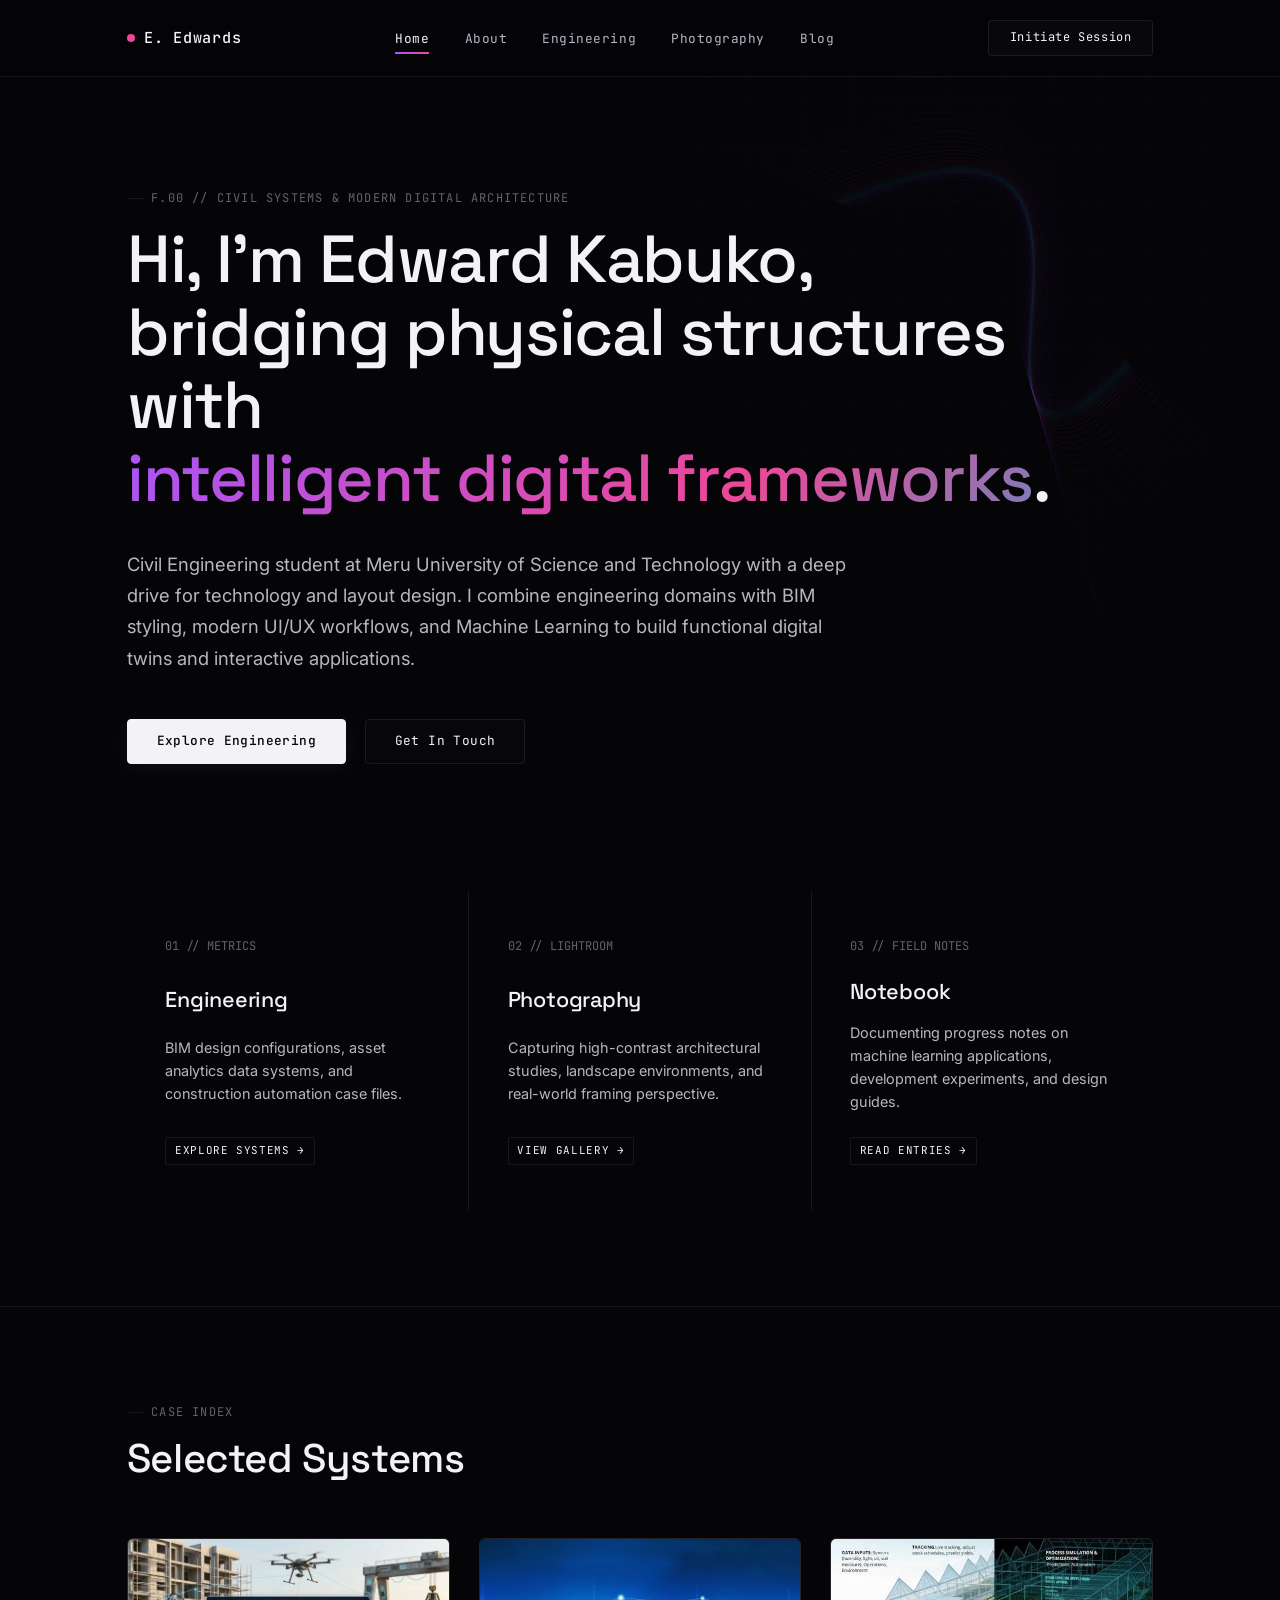
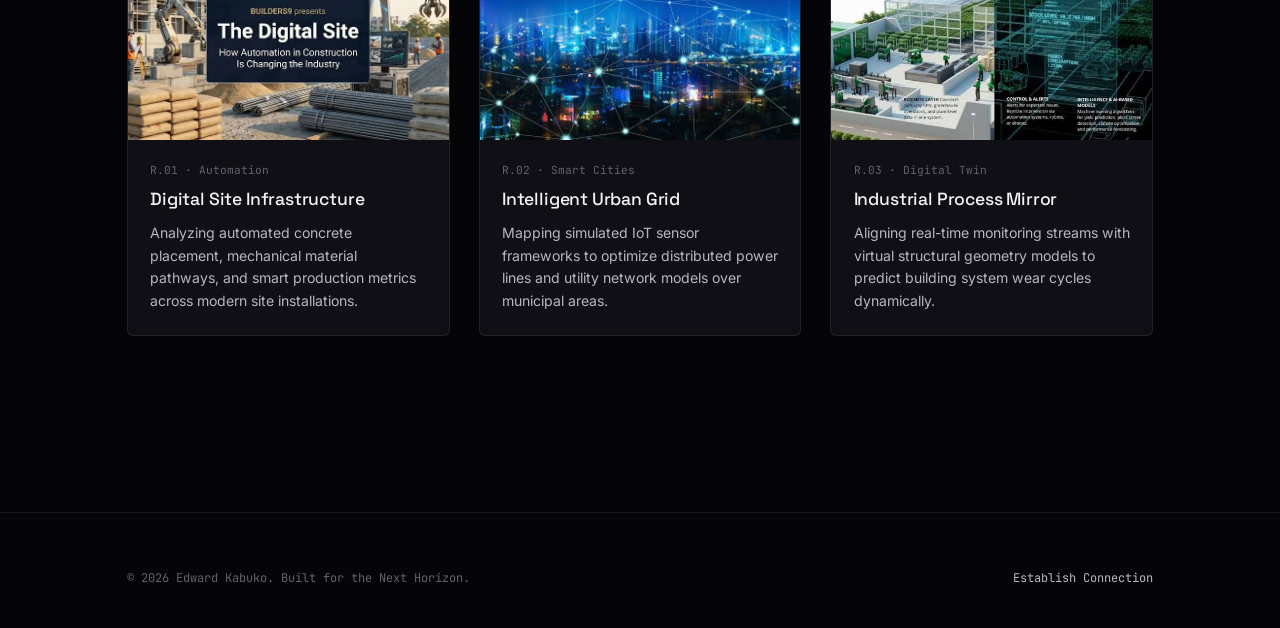
==== index.html @ 48ebe850 "decent" ====
<!DOCTYPE html>
<html lang="en">
<head>
<meta charset="UTF-8">
<meta name="viewport" content="width=device-width, initial-scale=1.0">
<title>Edward Kabuko — Engineer & Designer</title>
<link rel="preconnect" href="https://fonts.googleapis.com">
<link href="https://fonts.googleapis.com/css2?family=Space+Grotesk:wght@400;500;600&family=Inter:wght@400;500;600&family=JetBrains+Mono:wght@400;500&display=swap" rel="stylesheet">
<style>
/* ===================================================================
   DESIGN TOKENS & SYSTEM BASE
=================================================================== */
:root{
  --ink:#F3F3F6;
  --ink-soft:#B7B7C2;
  --muted:#62626C;
  --paper:#050508;
  --paper-2:#0B0B11;
  --paper-3:#12121A;
  --white:#0F0F15;
  --line:rgba(255,255,255,0.08);
  --line-soft:rgba(255,255,255,0.03);
  
  /* tneosm Inspired Color Way - Cosmic Cyber Hybrid */
  --neon-violet:#A855F7;
  --neon-pink:#EC4899;
  --neon-cyan:#06B6D4;
  
  --font-display:'Space Grotesk', sans-serif;
  --font-body:'Inter', -apple-system, sans-serif;
  --font-mono:'JetBrains Mono', monospace;

  --max:1180px;
}

*{box-sizing:border-box;}
html{scroll-behavior:smooth;}
body{
  margin:0;
  background:var(--paper);
  color:var(--ink);
  font-family:var(--font-body);
  font-size:16px;
  line-height:1.6;
  -webkit-font-smoothing:antialiased;
  overflow-x: hidden;
}
a{color:inherit;text-decoration:none;}
ul{list-style:none;margin:0;padding:0;}
button{font-family:inherit;cursor:pointer;}

.container{max-width:var(--max);margin:0 auto;padding:0 6vw;}

/* Background Watermark Blueprint Grid */
.grid-bg{
  position:fixed;inset:0;z-index:-2;pointer-events:none;
  background-image:
    linear-gradient(var(--line-soft) 1px, transparent 1px),
    linear-gradient(90deg, var(--line-soft) 1px, transparent 1px);
  background-size:50px 50px;
  opacity:0.4;
  mask-image:radial-gradient(circle at 75% 25%, black 20%, transparent 80%);
}

/* ===================================================================
   HIGH-FANCY MOTION LAYER (tneosm Symmetrical Cosmic Spindle)
=================================================================== */
.tneosm-canvas-backdrop {
  position: fixed;
  inset: 0;
  z-index: -1;
  pointer-events: none;
}

/* Ultimate Hyper-Expressive Entrance Animations */
@keyframes fancyEntrance {
  0% {
    opacity: 0;
    transform: translateY(50px) scale(0.93) rotateX(15deg);
    filter: blur(20px);
  }
  40% {
    opacity: 0.6;
    filter: blur(8px);
  }
  100% {
    opacity: 1;
    transform: translateY(0) scale(1) rotateX(0deg);
    filter: blur(0);
  }
}

@keyframes pulseGlow {
  0%, 100% { transform: scale(1); opacity: 0.8; }
  50% { transform: scale(1.05); opacity: 1; filter: drop-shadow(0 0 15px var(--neon-pink)); }
}

.hero-node {
  display: inline-block;
  opacity: 0;
  transform-origin: left center;
  animation: fancyEntrance 1.8s cubic-bezier(0.19, 1, 0.22, 1) forwards;
}
.stagger-1 { animation-delay: 0.1s; }
.stagger-2 { animation-delay: 0.25s; }
.stagger-3 { animation-delay: 0.4s; }

/* ===================== TYPOGRAPHY ===================== */
h1,h2,h3,h4{
  font-family:var(--font-display);
  font-weight:500;
  letter-spacing:-0.01em;
  margin:0 0 0.5em;
  color:var(--ink);
}
h1{font-size:clamp(2.5rem, 5.2vw, 4.4rem); line-height:1.1; letter-spacing:-0.02em;}
h2{font-size:clamp(1.8rem, 3.5vw, 2.5rem); line-height:1.15;}
h3{font-size:1.25rem;}
p{margin:0 0 1.2em; color:var(--ink-soft);}

.eyebrow{
  font-family:var(--font-mono);
  font-size:0.75rem;
  letter-spacing:0.1em;
  text-transform:uppercase;
  color:var(--muted);
  display:flex;align-items:center;gap:0.7em;
  margin-bottom:1.2em;
}
.eyebrow::before{content:"";width:16px;height:1px;background:var(--line);display:inline-block;}

/* Expressive Fluid Text Gradient */
.grad-text {
  background: linear-gradient(135deg, var(--neon-violet) 0%, var(--neon-pink) 35%, var(--neon-cyan) 70%, var(--neon-violet) 100%);
  background-size: 200% auto;
  -webkit-background-clip: text; 
  background-clip: text; 
  color: transparent;
  animation: fluidShimmer 6s linear infinite;
}

@keyframes fluidShimmer {
  0% { background-position: 0% center; }
  100% { background-position: 200% center; }
}

.lede{font-size:1.15rem; max-width:740px; line-height:1.7;}

/* ===================== HEADER NAV ===================== */
.site-nav{
  position:sticky; top:0; z-index:100;
  background:rgba(5,5,8,0.75);
  backdrop-filter:blur(20px);
  border-bottom:1px solid var(--line);
}
.site-nav .container{
  display:flex; align-items:center; justify-content:space-between;
  height:76px;
}
.brand{
  font-family:var(--font-mono);
  font-size:0.95rem; font-weight:500; letter-spacing:0.05em;
  display:flex; align-items:center; gap:0.6em;
}
.brand .status-orb {
  width:8px; height:8px; border-radius:50%;
  background:var(--neon-pink);
  animation: pulseGlow 2s infinite ease-in-out;
}
.nav-links{display:flex; gap:2.2rem;}
.nav-links a{
  font-family:var(--font-mono); font-size:0.8rem; letter-spacing:0.04em;
  color:var(--ink-soft); position:relative; padding:0.4em 0;
  transition: color 0.25s ease;
}
.nav-links a:hover, .nav-links a.active{color:var(--ink);}
.nav-links a.active::after{
  content:""; position:absolute; left:0; right:0; bottom:-2px; height:2px; 
  background:linear-gradient(90deg, var(--neon-violet), var(--neon-pink));
}
.nav-cta{
  font-family:var(--font-mono); font-size:0.75rem; letter-spacing:0.05em;
  border:1px solid var(--line); padding:0.6em 1.3rem; border-radius:4px;
  background: rgba(255,255,255,0.02); transition: all 0.2s ease;
}
.nav-cta:hover{ border-color:var(--ink); background:var(--ink); color:var(--paper); }
.nav-toggle{display:none; background:none; border:none; color:var(--ink); font-size:1.4rem;}

/* ===================== CONTROLS & INTERFACE ===================== */
.btn{
  display:inline-flex; align-items:center; gap:0.6em;
  font-family:var(--font-mono); font-size:0.8rem; letter-spacing:0.03em;
  padding:0.9em 1.8rem; border-radius:4px; transition:all .3s cubic-bezier(0.16, 1, 0.3, 1);
}
.btn-primary{
  background: var(--ink); color: var(--paper); font-weight: 500; border:1px solid var(--ink);
  box-shadow: 0 4px 20px rgba(255, 255, 255, 0.05);
}
.btn-primary:hover{ 
  background: transparent; 
  color: var(--ink); 
  transform: translateY(-2px);
  box-shadow: 0 6px 24px rgba(255, 255, 255, 0.12);
}
.btn-ghost{ border:1px solid var(--line); color:var(--ink); background: rgba(255,255,255,0.01); }
.btn-ghost:hover{ 
  border-color: var(--ink); 
  background: rgba(255,255,255,0.04);
  transform: translateY(-2px);
}

/* ===================== STRUCTURAL LAYOUTS ===================== */
section{padding:6rem 0;}
.hero{padding-top:7rem; padding-bottom:6rem;}
.hero-actions{display:flex; gap:1.2rem; margin-top:2.8rem; flex-wrap:wrap;}

/* Teaser Router Blocks */
.teasers{display:grid; grid-template-columns:repeat(3,1fr); gap:1px; background:var(--line); margin-top:2rem;}
.teaser{
  background:var(--paper); padding:2.8rem 2.4rem; min-height:270px;
  display:flex; flex-direction:column; justify-content:space-between;
  transition: all 0.4s cubic-bezier(0.16, 1, 0.3, 1);
  position: relative;
  overflow: hidden;
}
.teaser::before {
  content: ""; position: absolute; inset: 0; 
  background: linear-gradient(135deg, rgba(168,85,247,0.05) 0%, rgba(236,72,153,0.05) 100%);
  opacity: 0; transition: opacity 0.4s ease; z-index: 0;
}
.teaser:hover::before { opacity: 1; }
.teaser:hover{ background:var(--paper-2); transform: translateY(-4px); z-index: 2; box-shadow: 0 20px 40px rgba(0,0,0,0.4); }
.teaser * { z-index: 1; }
.teaser .num{font-family:var(--font-mono); color:var(--muted); font-size:0.75rem;}
.teaser h3{margin-top:1.2rem; font-size:1.35rem; transition: color 0.3s ease;}
.teaser:hover h3 { color: var(--neon-cyan); }
.teaser p{font-size:0.9rem; margin-bottom:0;}
.teaser .tag{
  font-family:var(--font-mono); font-size:0.68rem; letter-spacing:0.06em;
  text-transform:uppercase; padding:0.4em 0.8em; border:1px solid var(--line);
  display:inline-block; margin-top:1.5rem; width:fit-content; border-radius:2px;
  transition: all 0.3s ease;
}
.teaser:hover .tag{ border-color: var(--ink); background: var(--ink); color: var(--paper); }

/* Grid Project Showcases */
.featured-strip{display:grid; grid-template-columns:repeat(3,1fr); gap:1.8rem;}
.feat-card{
  border:1px solid var(--line); background:var(--white); 
  border-radius:6px; overflow:hidden;
  transition: border-color 0.4s ease, transform 0.4s cubic-bezier(0.16, 1, 0.3, 1), box-shadow 0.4s ease;
}
.feat-thumb{
  aspect-ratio:16/10; background:var(--paper-3); position:relative; overflow:hidden;
  background-image: repeating-linear-gradient(45deg, var(--line-soft) 0, var(--line-soft) 1px, transparent 1px, transparent 12px);
}
.feat-card .feat-body{padding:1.4rem;}
.feat-card h4{font-size:1.1rem; margin:0.3em 0 0.5em;}
.feat-card h4 a:hover{ color: var(--neon-pink); }
.feat-card p{font-size:0.88rem; margin-bottom:0;}
.feat-card .frame-tag{font-family:var(--font-mono); font-size:0.7rem; color:var(--muted); display:block;}

.feat-card:hover{
  border-color: rgba(6, 182, 212, 0.5);
  transform: translateY(-6px) scale(1.01);
  box-shadow: 0 22px 40px -10px rgba(6, 182, 212, 0.15);
}

/* ===================== FOOTER ===================== */
footer{border-top:1px solid var(--line); padding:3.5rem 0 2.5rem; margin-top:5rem;}
.foot-bottom{
  display:flex; justify-content:space-between; align-items:center;
  font-family:var(--font-mono); font-size:0.75rem; color:var(--muted);
  flex-wrap:wrap; gap:1rem;
}

/* ===================== MOBILE ADAPTATION ===================== */
@media (max-width:980px){
  .teasers{grid-template-columns:1fr;}
  .featured-strip{grid-template-columns:repeat(2,1fr);}
}
@media (max-width:640px){
  .nav-links{
    position:fixed; top:76px; left:0; right:0; background:var(--paper);
    flex-direction:column; padding:2rem 6vw; border-bottom:1px solid var(--line);
    display:none; gap:1.5rem;
  }
  .nav-links.open{display:flex;}
  .nav-cta{display:none;}
  .nav-toggle{display:block;}
  .featured-strip{grid-template-columns:1fr;}
}
</style>
</head>
<body>

<!-- High-Fancy tneosm Mathematical Symmetrical Spindle Canvas Backdrop -->
<canvas class="tneosm-canvas-backdrop" id="tneosmSpindleBackdrop"></canvas>

<div class="grid-bg"></div>

<!-- Main Navigation Header -->
<nav class="site-nav">
  <div class="container">
    <a href="index.html" class="brand"><span class="status-orb"></span>E. Edwards</a>
    <ul class="nav-links">
      <li><a href="index.html" class="active">Home</a></li>
      <li><a href="about.html">About</a></li>
      <li><a href="engineering.html">Engineering</a></li>
      <li><a href="photography.html">Photography</a></li>
      <li><a href="blog.html">Blog</a></li>
    </ul>
    <a href="contact.html" class="nav-cta">Initiate Session</a>
    <button class="nav-toggle" aria-label="Toggle Navigation Menu">☰</button>
  </div>
</nav>

<!-- Hero Concept Frame -->
<header class="hero">
  <div class="container">
    <div class="eyebrow">F.00 // Civil Systems &amp; Modern Digital Architecture</div>
    <h1>
      <span class="hero-node stagger-1">Hi, I'm Edward Kabuko,</span> <br>
      <span class="hero-node stagger-2">bridging physical structures with</span> <br>
      <span class="hero-node stagger-3"><span class="grad-text">intelligent digital frameworks</span>.</span>
    </h1>
    <p class="lede">Civil Engineering student at Meru University of Science and Technology with a deep drive for technology and layout design. I combine engineering domains with BIM styling, modern UI/UX workflows, and Machine Learning to build functional digital twins and interactive applications.</p>
    <div class="hero-actions">
      <a href="engineering.html" class="btn btn-primary">Explore Engineering</a>
      <a href="contact.html" class="btn btn-ghost">Get In Touch</a>
    </div>
  </div>
</header>

<!-- Split Routing Gateways -->
<section style="padding-top: 0;">
  <div class="container">
    <div class="teasers">
      <div class="teaser">
        <span class="num">01 // METRICS</span>
        <h3>Engineering</h3>
        <p>BIM design configurations, asset analytics data systems, and construction automation case files.</p>
        <a href="engineering.html" class="tag">Explore Systems &rarr;</a>
      </div>
      <div class="teaser">
        <span class="num">02 // LIGHTROOM</span>
        <h3>Photography</h3>
        <p>Capturing high-contrast architectural studies, landscape environments, and real-world framing perspective.</p>
        <a href="photography.html" class="tag">View Gallery &rarr;</a>
      </div>
      <div class="teaser">
        <span class="num">03 // FIELD NOTES</span>
        <h3>Notebook</h3>
        <p>Documenting progress notes on machine learning applications, development experiments, and design guides.</p>
        <a href="blog.html" class="tag">Read Entries &rarr;</a>
      </div>
    </div>
  </div>
</section>

<!-- Projects Showcase -->
<section style="border-top: 1px solid var(--line);">
  <div class="container">
    <div class="section-head" style="margin-bottom: 3.5rem;">
      <div class="eyebrow">Case Index</div>
      <h2>Selected Systems</h2>
    </div>

    <div class="featured-strip">
      <div class="feat-card">
        <div class="feat-thumb">
          <img src="img/automation.jpg" alt="Digital Site Interface" style="width:100%; height:100%; object-fit:cover;">
        </div>
        <div class="feat-body">
          <span class="frame-tag">R.01 · Automation</span>
          <h4><a href="engineering-project.html">Digital Site Infrastructure</a></h4>
          <p>Analyzing automated concrete placement, mechanical material pathways, and smart production metrics across modern site installations.</p>
        </div>
      </div>

      <div class="feat-card">
        <div class="feat-thumb">
          <img src="img/Digital.jpg" alt="Smart City Infrastructure Map" style="width:100%; height:100%; object-fit:cover;">
        </div>
        <div class="feat-body">
          <span class="frame-tag">R.02 · Smart Cities</span>
          <h4><a href="engineering-project.html">Intelligent Urban Grid</a></h4>
          <p>Mapping simulated IoT sensor frameworks to optimize distributed power lines and utility network models over municipal areas.</p>
        </div>
      </div>

      <div class="feat-card">
        <div class="feat-thumb">
          <img src="img/Twin.jpg" alt="Digital Twin System Workspace" style="width:100%; height:100%; object-fit:cover;">
        </div>
        <div class="feat-body">
          <span class="frame-tag">R.03 · Digital Twin</span>
          <h4><a href="engineering-project.html">Industrial Process Mirror</a></h4>
          <p>Aligning real-time monitoring streams with virtual structural geometry models to predict building system wear cycles dynamically.</p>
        </div>
      </div>
    </div>
  </div>
</section>

<!-- Footer Interface -->
<footer>
  <div class="container">
    <div class="foot-bottom">
      <span>© 2026 Edward Kabuko. Built for the Next Horizon.</span>
      <a href="contact.html" style="color: var(--ink-soft);">Establish Connection</a>
    </div>
  </div>
</footer>

<script>
// Mobile Menu Trigger Logic
document.addEventListener('DOMContentLoaded', () => {
  const toggle = document.querySelector('.nav-toggle');
  const links = document.querySelector('.nav-links');
  if (toggle && links) {
    toggle.addEventListener('click', () => {
      links.classList.toggle('open');
    });
  }
});

// Premium Hyper-Expressive "tneosm" Symmetrical Multi-Orbit Spindle Machine
document.addEventListener('DOMContentLoaded', () => {
  const canvas = document.getElementById('tneosmSpindleBackdrop');
  if (!canvas) return;
  const ctx = canvas.getContext('2d');

  let time = 0;
  let mouse = { x: 0, y: 0, targetX: 0, targetY: 0 };

  function setSize() {
    canvas.width = window.innerWidth;
    canvas.height = window.innerHeight;
  }
  window.addEventListener('resize', setSize);
  setSize();

  // Amplified cursor parallax tracking for hyper-expressive movement
  window.addEventListener('mousemove', (e) => {
    mouse.targetX = (e.clientX - canvas.width / 2) * 0.28;
    mouse.targetY = (e.clientY - canvas.height / 2) * 0.28;
  });

  function drawTneosmSpindle() {
    ctx.clearRect(0, 0, canvas.width, canvas.height);

    // Organic spring-like easing for mouse physics
    mouse.x += (mouse.targetX - mouse.x) * 0.06;
    mouse.y += (mouse.targetY - mouse.y) * 0.06;

    // Accelerated evolution factor for a more expressive pulse rate
    time += 0.0045;

    // Rigidly locked to the top right quadrant throughout window dimensions
    const centerX = canvas.width * 0.78 + mouse.x;
    const centerY = canvas.height * 0.30 + mouse.y;

    // Enhanced fidelity: 64 distinct mathematical vector paths
    const ribCount = 64; 
    const pointsPerRib = 70;
    const maxRadius = Math.min(canvas.width, canvas.height) * 0.48;

    for (let i = 0; i < ribCount; i++) {
      const normRib = i / ribCount;
      
      // Complex double-wave mathematical pinch matrix for extreme elegance
      const pinchWave = Math.sin(time * 2.0 + normRib * Math.PI * 3.0) * 35;
      const radius = maxRadius * (0.10 + normRib * 0.90) + pinchWave;

      ctx.beginPath();

      for (let j = 0; j < pointsPerRib; j++) {
        const normPt = j / pointsPerRib;
        
        // Multi-layered harmonic spindle geometry equations
        const angle = normPt * Math.PI * 2 + (time * (0.8 + (1 - normRib) * 1.1));

        // High-expressive infinity visual warp model
        const xRaw = Math.cos(angle) * radius;
        const yRaw = Math.sin(angle * 2.5) * (radius * 0.42); 

        // Live complex rotation matrix to generate beautiful spatial depth curves
        const tilt = 0.68 + Math.cos(time * 0.4 + normRib * 0.5) * 0.12;
        const xRotated = xRaw * Math.cos(tilt) - yRaw * Math.sin(tilt);
        const yRotated = xRaw * Math.sin(tilt) + yRaw * Math.cos(tilt);

        const finalX = centerX + xRotated;
        const finalY = centerY + yRotated;

        if (j === 0) {
          ctx.moveTo(finalX, finalY);
        } else {
          ctx.lineTo(finalX, finalY);
        }
      }

      ctx.closePath();

      // Premium Hyper-Vivid Dynamic Palette Cycle (Violet -> Pink -> Cyan -> Violet)
      const colorProgress = Math.sin(time * 1.5 + normRib * Math.PI * 2.5) * 0.5 + 0.5;
      
      let rColor, gColor, bColor;
      if (colorProgress < 0.33) {
        const ratio = colorProgress * 3;
        rColor = Math.floor(168 + (236 - 168) * ratio);
        gColor = Math.floor(85 + (72 - 85) * ratio);
        bColor = Math.floor(247 + (153 - 247) * ratio);
      } else if (colorProgress < 0.66) {
        const ratio = (colorProgress - 0.33) * 3;
        rColor = Math.floor(236 + (6 - 236) * ratio);
        gColor = Math.floor(72 + (182 - 72) * ratio);
        bColor = Math.floor(153 + (212 - 153) * ratio);
      } else {
        const ratio = (colorProgress - 0.66) * 3;
        rColor = Math.floor(6 + (168 - 6) * ratio);
        gColor = Math.floor(182 + (85 - 182) * ratio);
        bColor = Math.floor(212 + (247 - 212) * ratio);
      }

      // Layered alpha mapping creating glowing holographic fields
      const dynamicAlpha = (0.015 + normRib * 0.14) * (0.35 + Math.sin(time * 2.5 + normRib * 5.0) * 0.45);

      ctx.strokeStyle = `rgba(${rColor}, ${gColor}, ${bColor}, ${Math.max(0.005, Math.min(0.28, dynamicAlpha))})`;
      ctx.lineWidth = 0.7 + (normRib * 1.1);
      ctx.stroke();
    }

    requestAnimationFrame(drawTneosmSpindle);
  }

  drawTneosmSpindle();
});
</script>
</body>
</html>
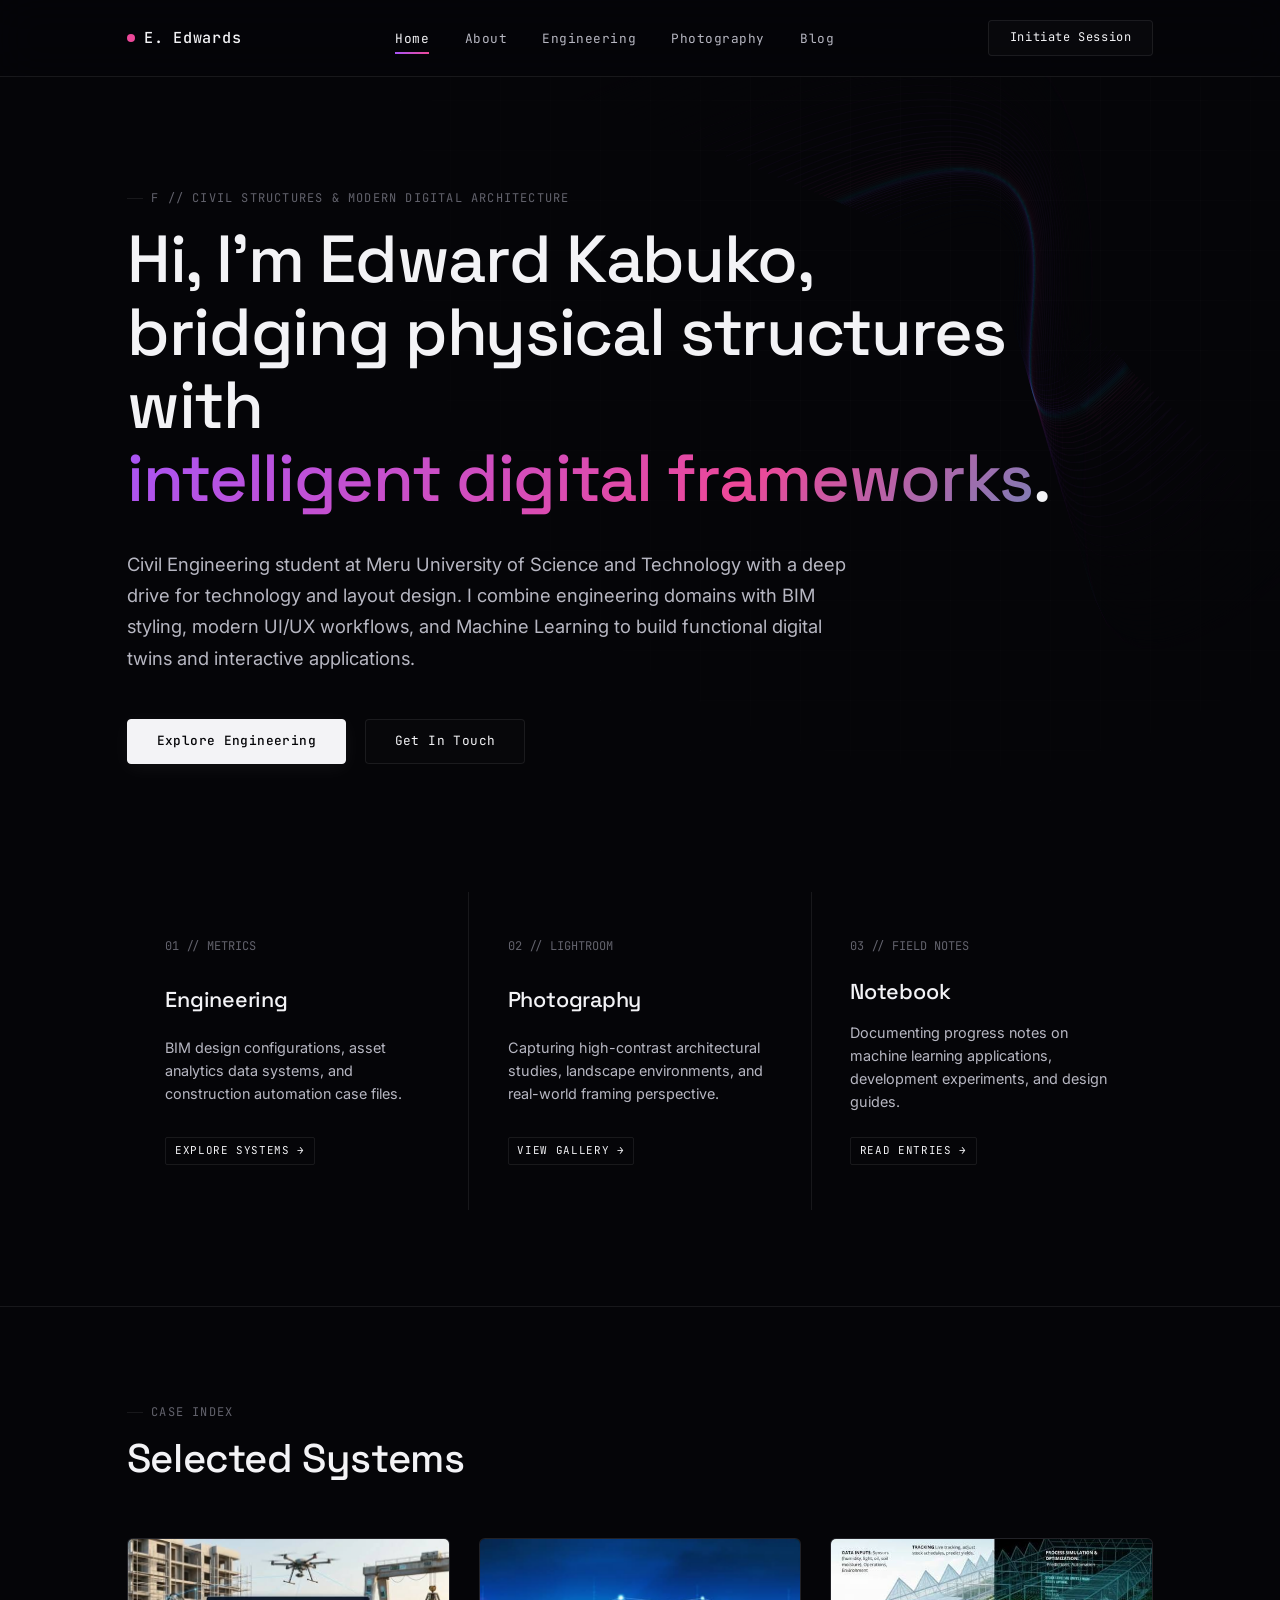
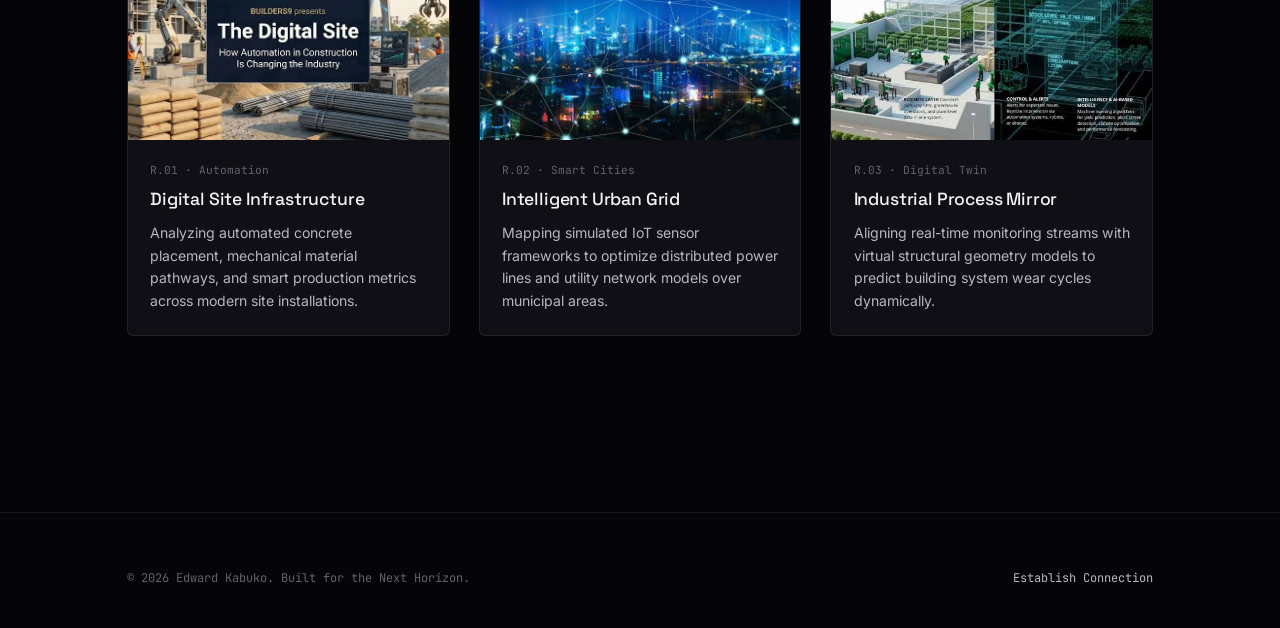
==== commit f3a8010a: "decent" ====
--- a/index.html
+++ b/index.html
@@ -318,7 +318,7 @@
 <!-- Hero Concept Frame -->
 <header class="hero">
   <div class="container">
-    <div class="eyebrow">F.00 // Civil Systems &amp; Modern Digital Architecture</div>
+    <div class="eyebrow">F // Civil Structures &amp; Modern Digital Architecture</div>
     <h1>
       <span class="hero-node stagger-1">Hi, I'm Edward Kabuko,</span> <br>
       <span class="hero-node stagger-2">bridging physical structures with</span> <br>
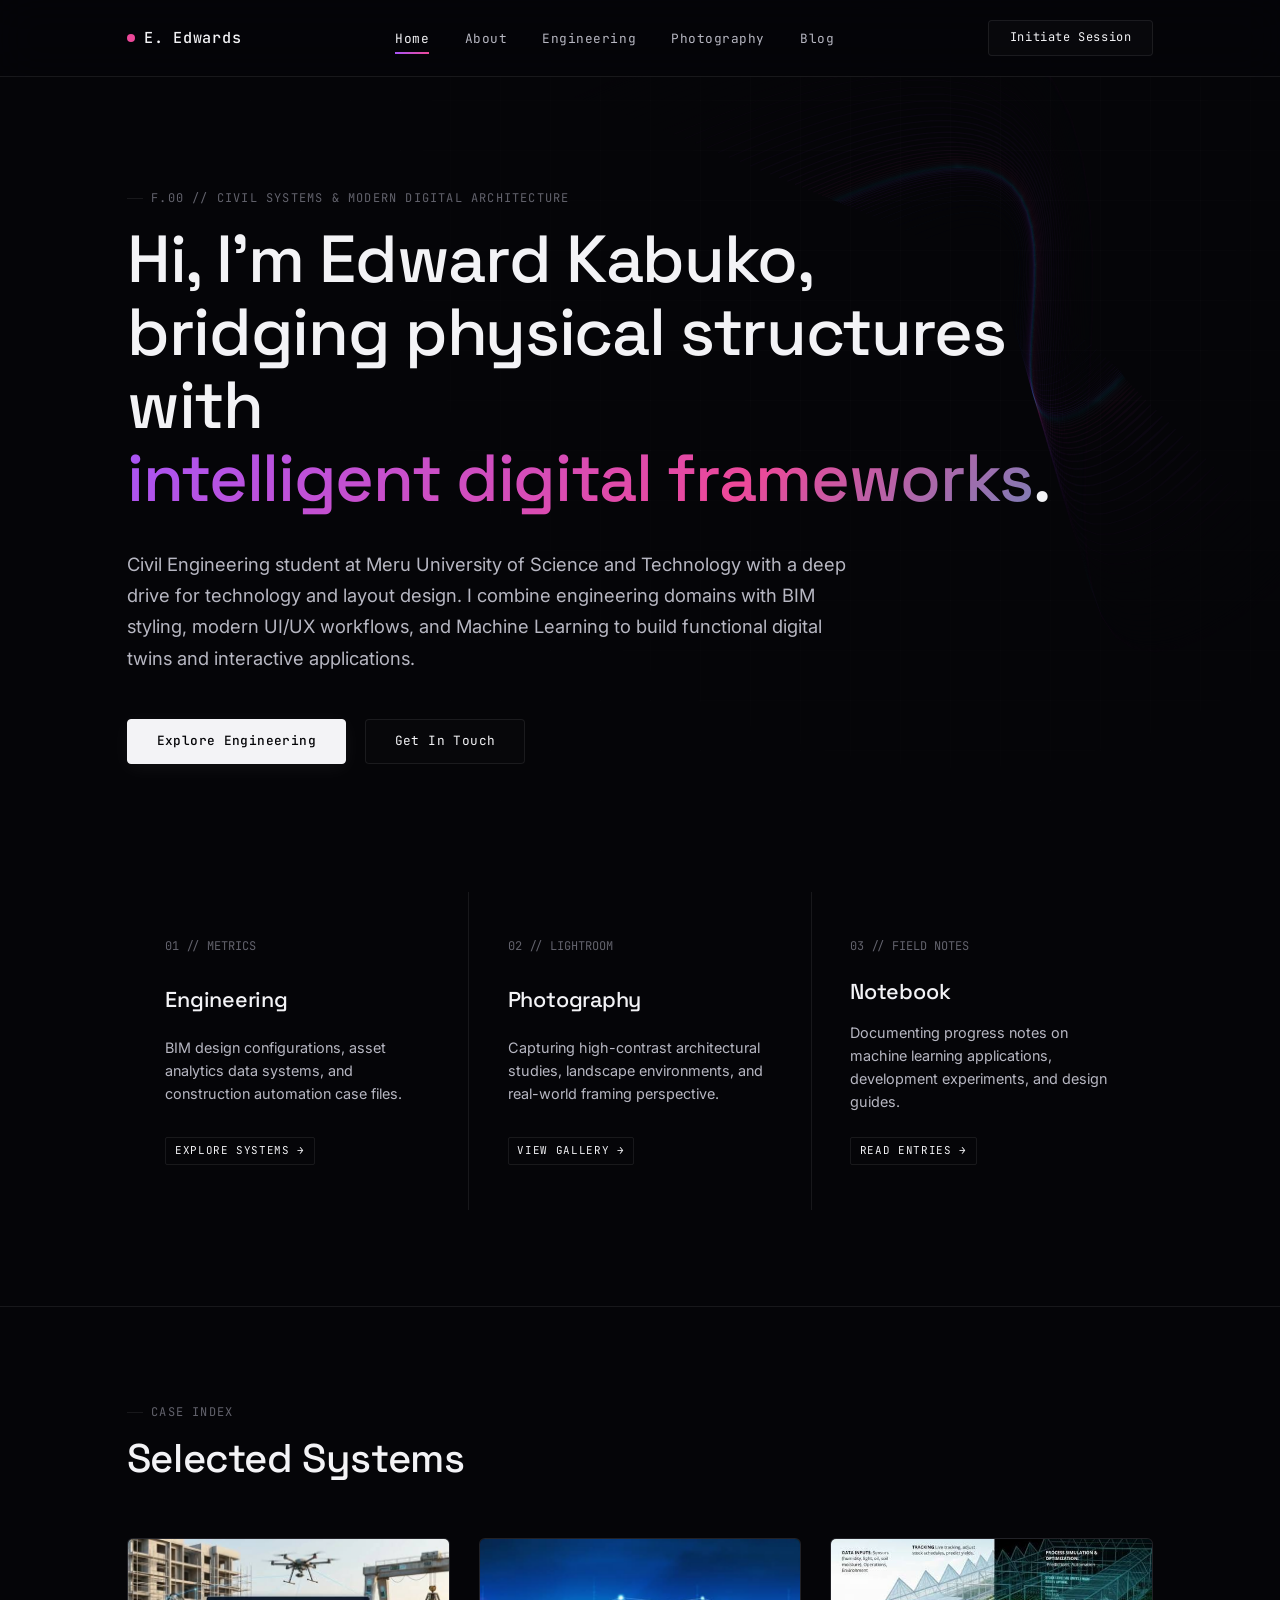
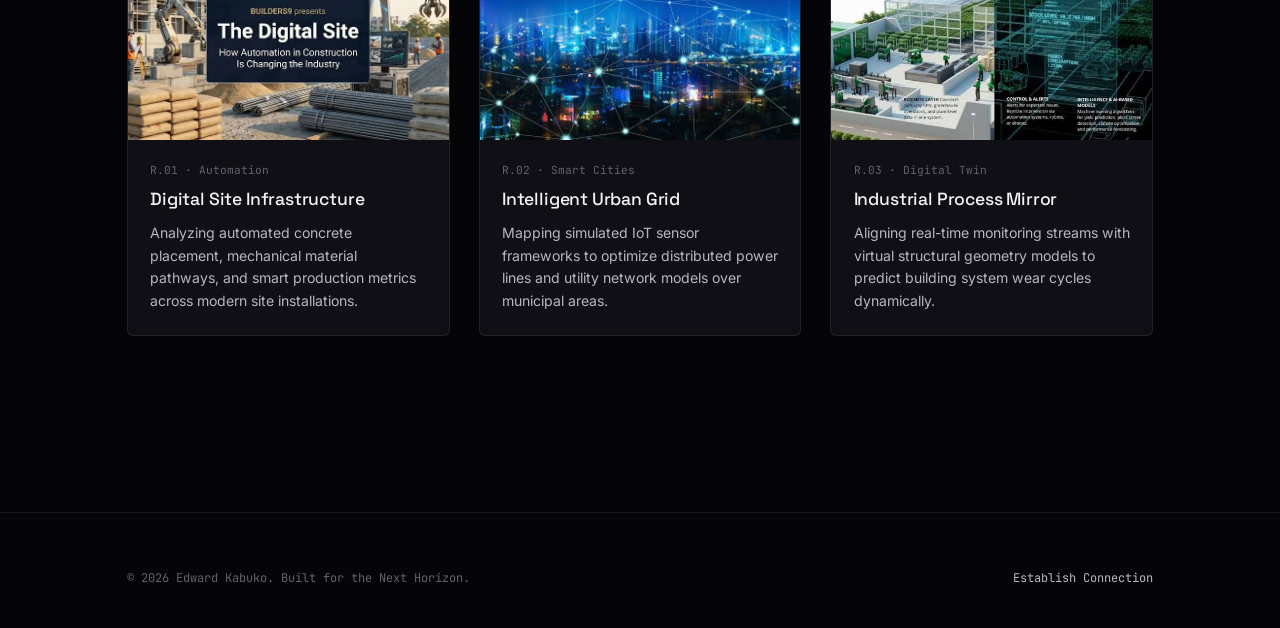
==== commit c4211c11: "decent" ====
--- a/index.html
+++ b/index.html
@@ -72,16 +72,11 @@
   pointer-events: none;
 }
 
-/* Ultimate Hyper-Expressive Entrance Animations */
 @keyframes fancyEntrance {
   0% {
     opacity: 0;
     transform: translateY(50px) scale(0.93) rotateX(15deg);
     filter: blur(20px);
-  }
-  40% {
-    opacity: 0.6;
-    filter: blur(8px);
   }
   100% {
     opacity: 1;
@@ -129,7 +124,6 @@
 }
 .eyebrow::before{content:"";width:16px;height:1px;background:var(--line);display:inline-block;}
 
-/* Expressive Fluid Text Gradient */
 .grad-text {
   background: linear-gradient(135deg, var(--neon-violet) 0%, var(--neon-pink) 35%, var(--neon-cyan) 70%, var(--neon-violet) 100%);
   background-size: 200% auto;
@@ -252,6 +246,7 @@
 }
 .feat-thumb{
   aspect-ratio:16/10; background:var(--paper-3); position:relative; overflow:hidden;
+  cursor: pointer;
   background-image: repeating-linear-gradient(45deg, var(--line-soft) 0, var(--line-soft) 1px, transparent 1px, transparent 12px);
 }
 .feat-card .feat-body{padding:1.4rem;}
@@ -264,6 +259,50 @@
   border-color: rgba(6, 182, 212, 0.5);
   transform: translateY(-6px) scale(1.01);
   box-shadow: 0 22px 40px -10px rgba(6, 182, 212, 0.15);
+}
+
+/* ===================================================================
+   HYPER-EXPRESSIVE PHOTOGRAPHY LIGHTBOX OVERLAY
+=================================================================== */
+.fancy-lightbox {
+  position: fixed; inset: 0; z-index: 200;
+  background: rgba(5, 5, 8, 0.92);
+  backdrop-filter: blur(25px);
+  display: flex; flex-direction: column; align-items: center; justify-content: center;
+  opacity: 0; pointer-events: none;
+  transition: opacity 0.5s cubic-bezier(0.16, 1, 0.3, 1);
+  padding: 2rem;
+}
+.fancy-lightbox.active {
+  opacity: 1; pointer-events: auto;
+}
+.lightbox-content {
+  max-width: 85vw; max-height: 75vh;
+  transform: scale(0.9) translateY(30px);
+  transition: transform 0.6s cubic-bezier(0.16, 1, 0.3, 1);
+  border-radius: 8px;
+  box-shadow: 0 30px 70px rgba(168, 85, 247, 0.25);
+  border: 1px solid rgba(255, 255, 255, 0.15);
+  object-fit: contain;
+}
+.fancy-lightbox.active .lightbox-content {
+  transform: scale(1) translateY(0);
+}
+.lightbox-close {
+  position: absolute; top: 30px; right: 40px;
+  background: none; border: none; color: var(--ink-soft);
+  font-family: var(--font-mono); font-size: 0.85rem; letter-spacing: 0.1em;
+  text-transform: uppercase; padding: 0.5em 1em;
+  border: 1px solid var(--line); border-radius: 4px;
+  transition: all 0.3s ease;
+}
+.lightbox-close:hover {
+  color: var(--ink); border-color: var(--ink);
+  box-shadow: 0 0 15px rgba(236, 72, 153, 0.4);
+}
+.lightbox-caption {
+  margin-top: 1.5rem; font-family: var(--font-display);
+  font-size: 1.2rem; color: var(--ink); text-align: center;
 }
 
 /* ===================== FOOTER ===================== */
@@ -318,7 +357,7 @@
 <!-- Hero Concept Frame -->
 <header class="hero">
   <div class="container">
-    <div class="eyebrow">F // Civil Structures &amp; Modern Digital Architecture</div>
+    <div class="eyebrow">F.00 // Civil Systems &amp; Modern Digital Architecture</div>
     <h1>
       <span class="hero-node stagger-1">Hi, I'm Edward Kabuko,</span> <br>
       <span class="hero-node stagger-2">bridging physical structures with</span> <br>
@@ -358,7 +397,7 @@
   </div>
 </section>
 
-<!-- Projects Showcase -->
+<!-- Projects Showcase (Photography Section Items trigger Lightbox) -->
 <section style="border-top: 1px solid var(--line);">
   <div class="container">
     <div class="section-head" style="margin-bottom: 3.5rem;">
@@ -368,8 +407,8 @@
 
     <div class="featured-strip">
       <div class="feat-card">
-        <div class="feat-thumb">
-          <img src="img/automation.jpg" alt="Digital Site Interface" style="width:100%; height:100%; object-fit:cover;">
+        <div class="feat-thumb js-lightbox-trigger">
+          <img src="img/automation.jpg" alt="Digital Site Infrastructure" style="width:100%; height:100%; object-fit:cover;">
         </div>
         <div class="feat-body">
           <span class="frame-tag">R.01 · Automation</span>
@@ -379,8 +418,8 @@
       </div>
 
       <div class="feat-card">
-        <div class="feat-thumb">
-          <img src="img/Digital.jpg" alt="Smart City Infrastructure Map" style="width:100%; height:100%; object-fit:cover;">
+        <div class="feat-thumb js-lightbox-trigger">
+          <img src="img/Digital.jpg" alt="Intelligent Urban Grid" style="width:100%; height:100%; object-fit:cover;">
         </div>
         <div class="feat-body">
           <span class="frame-tag">R.02 · Smart Cities</span>
@@ -390,8 +429,8 @@
       </div>
 
       <div class="feat-card">
-        <div class="feat-thumb">
-          <img src="img/Twin.jpg" alt="Digital Twin System Workspace" style="width:100%; height:100%; object-fit:cover;">
+        <div class="feat-thumb js-lightbox-trigger">
+          <img src="img/Twin.jpg" alt="Industrial Process Mirror" style="width:100%; height:100%; object-fit:cover;">
         </div>
         <div class="feat-body">
           <span class="frame-tag">R.03 · Digital Twin</span>
@@ -402,6 +441,13 @@
     </div>
   </div>
 </section>
+
+<!-- High-Fancy Expressive Lightbox Structural Nodes -->
+<div class="fancy-lightbox" id="fancyLightbox">
+  <button class="lightbox-close" id="lightboxClose">Close &times;</button>
+  <img src="" alt="" class="lightbox-content" id="lightboxTargetImg">
+  <div class="lightbox-caption" id="lightboxCaption">Caption Text</div>
+</div>
 
 <!-- Footer Interface -->
 <footer>
@@ -425,6 +471,39 @@
   }
 });
 
+// Photography Tab Specific Lightbox Engine Actions
+document.addEventListener('DOMContentLoaded', () => {
+  const lightbox = document.getElementById('fancyLightbox');
+  const targetImg = document.getElementById('lightboxTargetImg');
+  const caption = document.getElementById('lightboxCaption');
+  const closeBtn = document.getElementById('lightboxClose');
+  const triggers = document.querySelectorAll('.js-lightbox-trigger');
+
+  triggers.forEach(trigger => {
+    trigger.addEventListener('click', () => {
+      const img = trigger.querySelector('img');
+      if (img) {
+        targetImg.src = img.src;
+        targetImg.alt = img.alt;
+        caption.textContent = img.alt;
+        lightbox.classList.add('active');
+      }
+    });
+  });
+
+  const closeLightbox = () => {
+    lightbox.classList.remove('active');
+  };
+
+  closeBtn.addEventListener('click', closeLightbox);
+  lightbox.addEventListener('click', (e) => {
+    if (e.target === lightbox) closeLightbox();
+  });
+  document.addEventListener('keydown', (e) => {
+    if (e.key === 'Escape') closeLightbox();
+  });
+});
+
 // Premium Hyper-Expressive "tneosm" Symmetrical Multi-Orbit Spindle Machine
 document.addEventListener('DOMContentLoaded', () => {
   const canvas = document.getElementById('tneosmSpindleBackdrop');
@@ -441,7 +520,6 @@
   window.addEventListener('resize', setSize);
   setSize();
 
-  // Amplified cursor parallax tracking for hyper-expressive movement
   window.addEventListener('mousemove', (e) => {
     mouse.targetX = (e.clientX - canvas.width / 2) * 0.28;
     mouse.targetY = (e.clientY - canvas.height / 2) * 0.28;
@@ -450,18 +528,14 @@
   function drawTneosmSpindle() {
     ctx.clearRect(0, 0, canvas.width, canvas.height);
 
-    // Organic spring-like easing for mouse physics
     mouse.x += (mouse.targetX - mouse.x) * 0.06;
     mouse.y += (mouse.targetY - mouse.y) * 0.06;
 
-    // Accelerated evolution factor for a more expressive pulse rate
     time += 0.0045;
 
-    // Rigidly locked to the top right quadrant throughout window dimensions
     const centerX = canvas.width * 0.78 + mouse.x;
     const centerY = canvas.height * 0.30 + mouse.y;
 
-    // Enhanced fidelity: 64 distinct mathematical vector paths
     const ribCount = 64; 
     const pointsPerRib = 70;
     const maxRadius = Math.min(canvas.width, canvas.height) * 0.48;
@@ -469,7 +543,6 @@
     for (let i = 0; i < ribCount; i++) {
       const normRib = i / ribCount;
       
-      // Complex double-wave mathematical pinch matrix for extreme elegance
       const pinchWave = Math.sin(time * 2.0 + normRib * Math.PI * 3.0) * 35;
       const radius = maxRadius * (0.10 + normRib * 0.90) + pinchWave;
 
@@ -478,14 +551,11 @@
       for (let j = 0; j < pointsPerRib; j++) {
         const normPt = j / pointsPerRib;
         
-        // Multi-layered harmonic spindle geometry equations
         const angle = normPt * Math.PI * 2 + (time * (0.8 + (1 - normRib) * 1.1));
 
-        // High-expressive infinity visual warp model
         const xRaw = Math.cos(angle) * radius;
         const yRaw = Math.sin(angle * 2.5) * (radius * 0.42); 
 
-        // Live complex rotation matrix to generate beautiful spatial depth curves
         const tilt = 0.68 + Math.cos(time * 0.4 + normRib * 0.5) * 0.12;
         const xRotated = xRaw * Math.cos(tilt) - yRaw * Math.sin(tilt);
         const yRotated = xRaw * Math.sin(tilt) + yRaw * Math.cos(tilt);
@@ -502,7 +572,6 @@
 
       ctx.closePath();
 
-      // Premium Hyper-Vivid Dynamic Palette Cycle (Violet -> Pink -> Cyan -> Violet)
       const colorProgress = Math.sin(time * 1.5 + normRib * Math.PI * 2.5) * 0.5 + 0.5;
       
       let rColor, gColor, bColor;
@@ -523,7 +592,6 @@
         bColor = Math.floor(212 + (247 - 212) * ratio);
       }
 
-      // Layered alpha mapping creating glowing holographic fields
       const dynamicAlpha = (0.015 + normRib * 0.14) * (0.35 + Math.sin(time * 2.5 + normRib * 5.0) * 0.45);
 
       ctx.strokeStyle = `rgba(${rColor}, ${gColor}, ${bColor}, ${Math.max(0.005, Math.min(0.28, dynamicAlpha))})`;
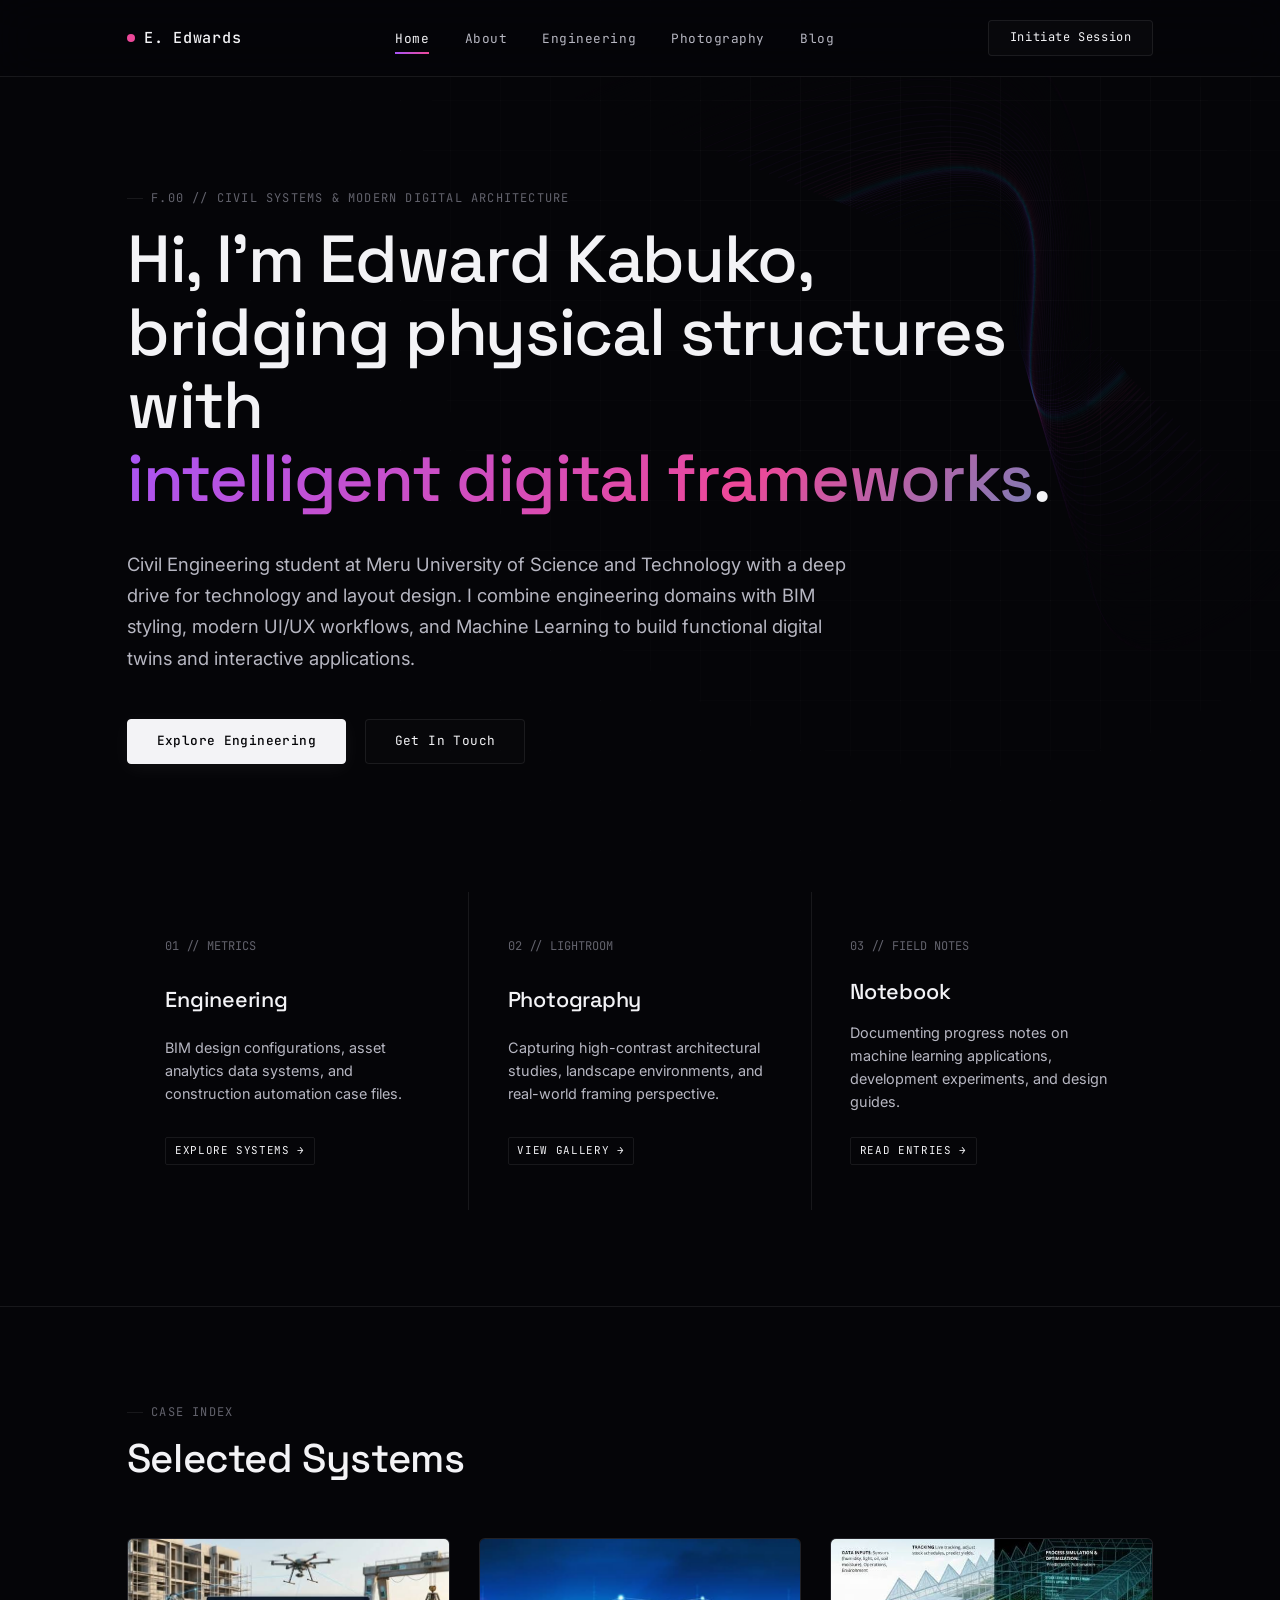
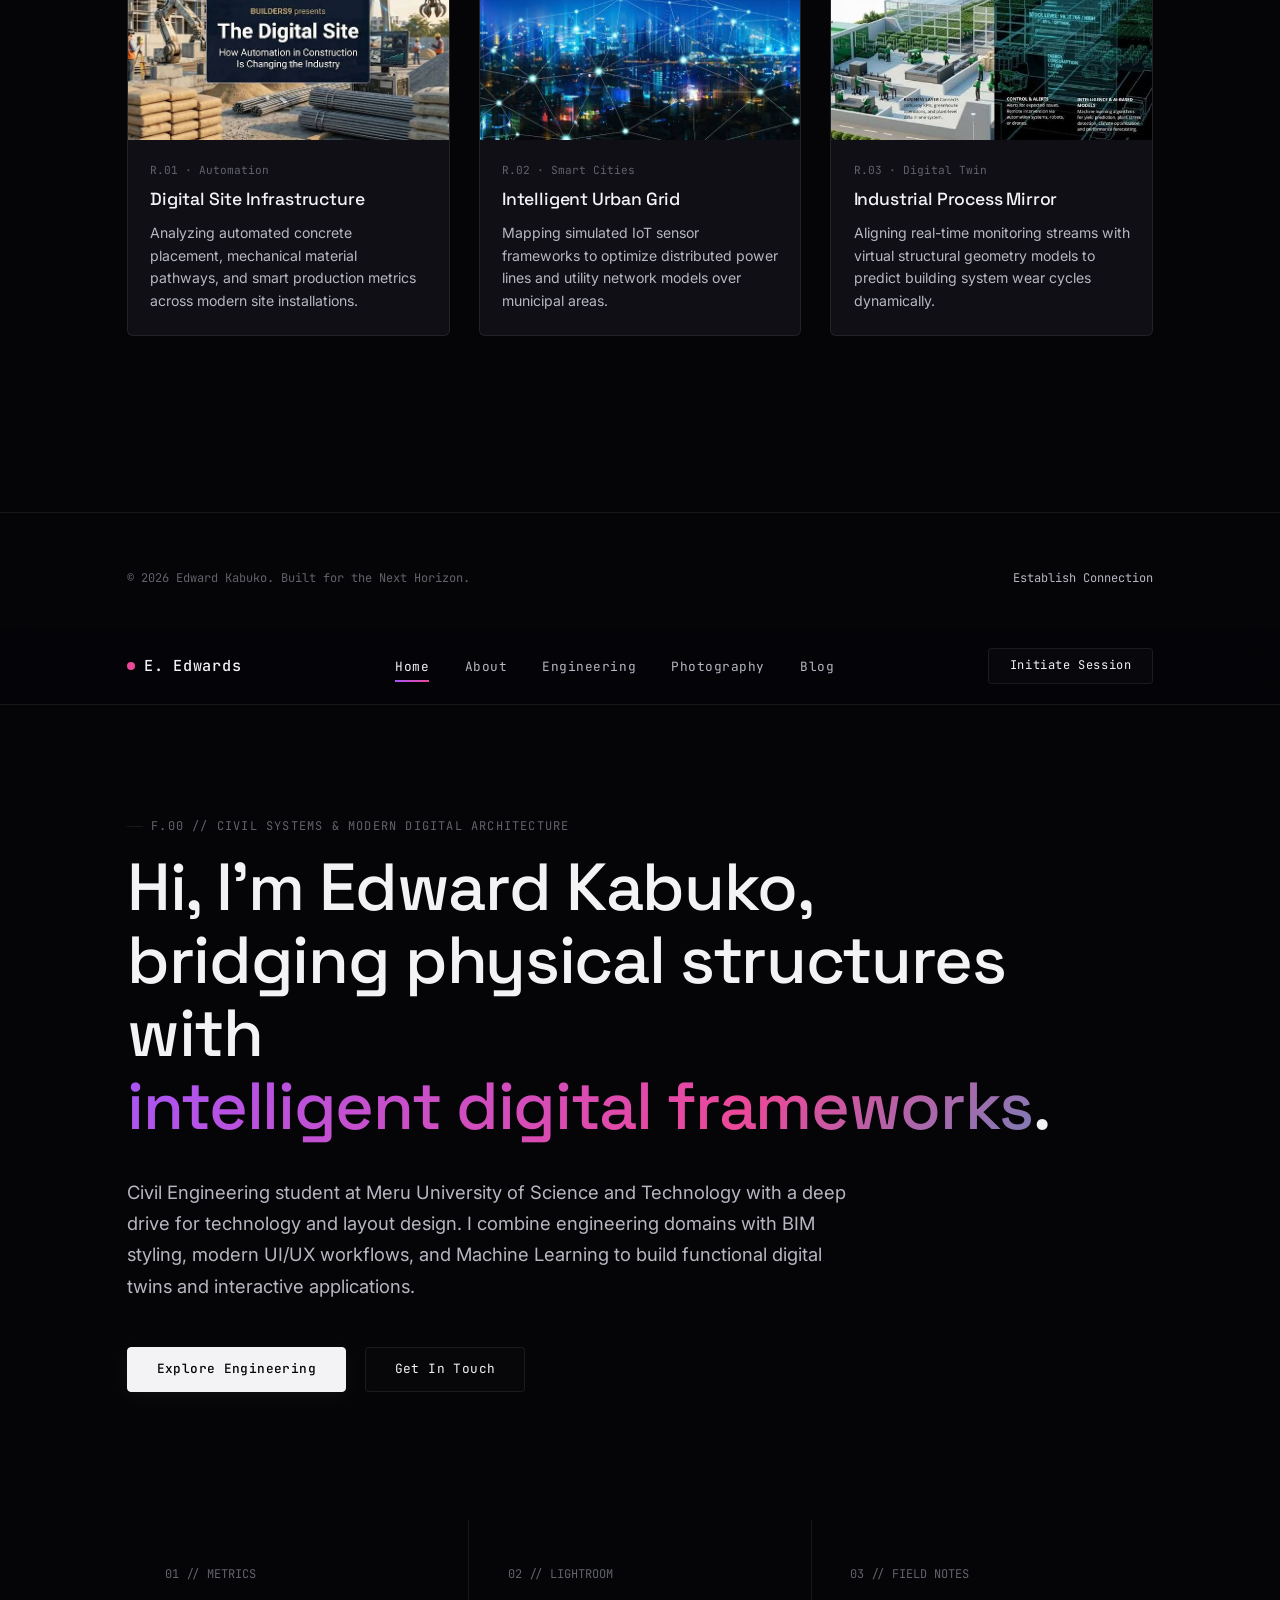
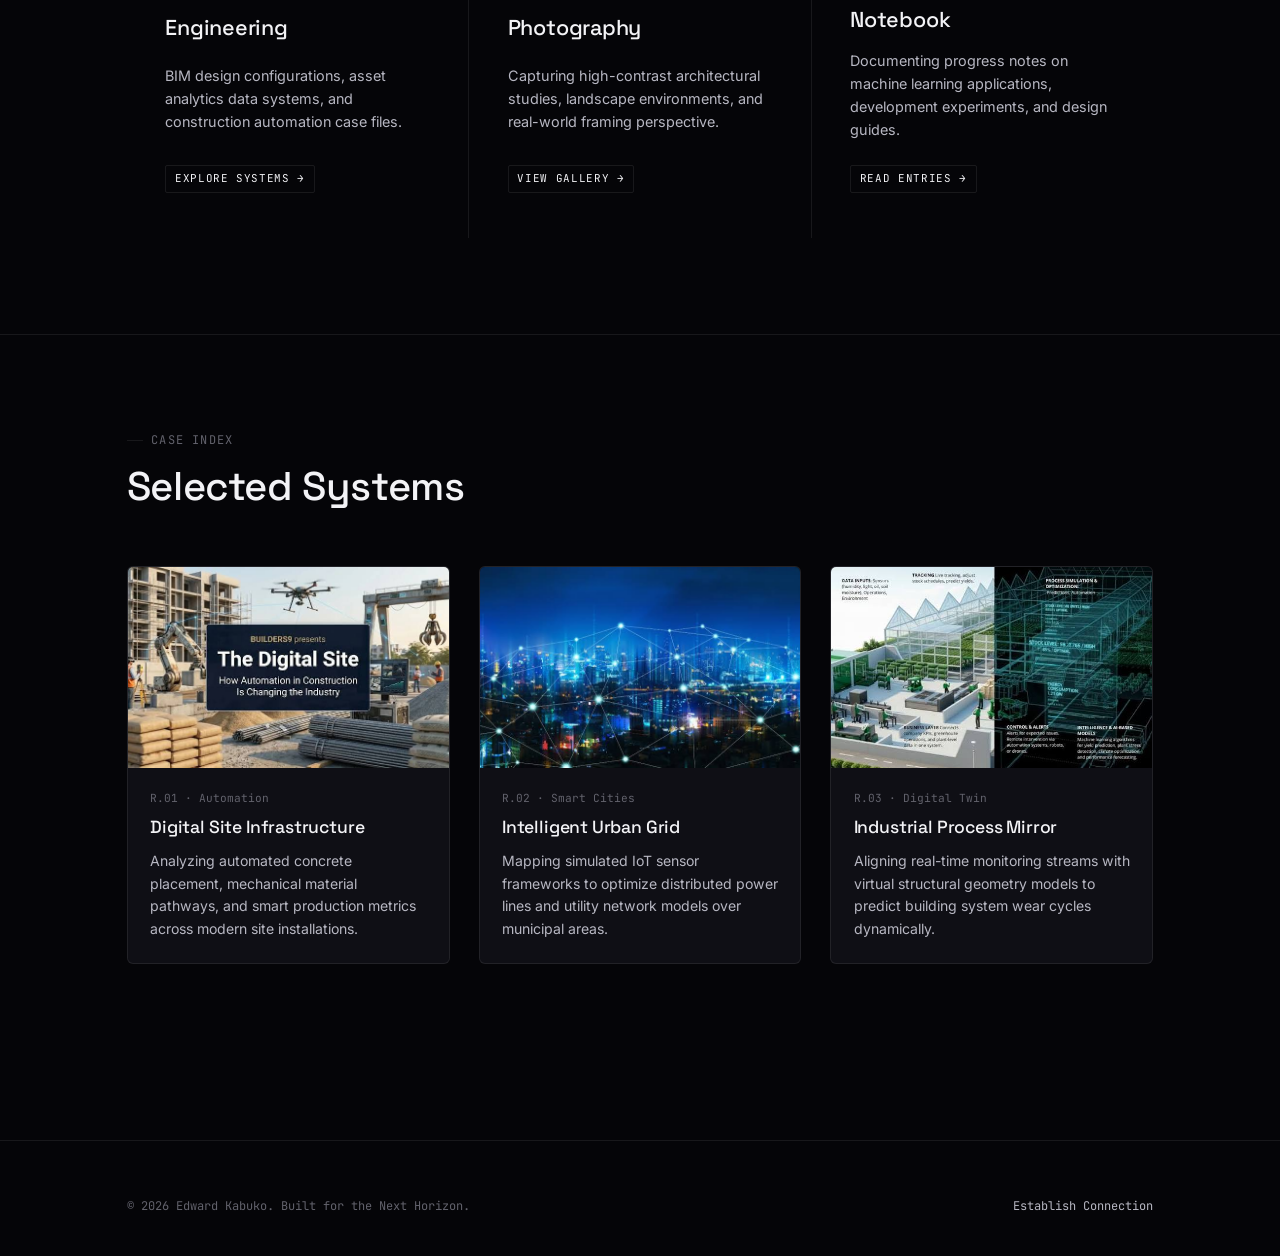
==== commit bc70af28: "bb" ====
--- a/index.html
+++ b/index.html
@@ -72,11 +72,16 @@
   pointer-events: none;
 }
 
+/* Ultimate Hyper-Expressive Entrance Animations */
 @keyframes fancyEntrance {
   0% {
     opacity: 0;
     transform: translateY(50px) scale(0.93) rotateX(15deg);
     filter: blur(20px);
+  }
+  40% {
+    opacity: 0.6;
+    filter: blur(8px);
   }
   100% {
     opacity: 1;
@@ -124,6 +129,7 @@
 }
 .eyebrow::before{content:"";width:16px;height:1px;background:var(--line);display:inline-block;}
 
+/* Expressive Fluid Text Gradient */
 .grad-text {
   background: linear-gradient(135deg, var(--neon-violet) 0%, var(--neon-pink) 35%, var(--neon-cyan) 70%, var(--neon-violet) 100%);
   background-size: 200% auto;
@@ -246,7 +252,6 @@
 }
 .feat-thumb{
   aspect-ratio:16/10; background:var(--paper-3); position:relative; overflow:hidden;
-  cursor: pointer;
   background-image: repeating-linear-gradient(45deg, var(--line-soft) 0, var(--line-soft) 1px, transparent 1px, transparent 12px);
 }
 .feat-card .feat-body{padding:1.4rem;}
@@ -259,50 +264,6 @@
   border-color: rgba(6, 182, 212, 0.5);
   transform: translateY(-6px) scale(1.01);
   box-shadow: 0 22px 40px -10px rgba(6, 182, 212, 0.15);
-}
-
-/* ===================================================================
-   HYPER-EXPRESSIVE PHOTOGRAPHY LIGHTBOX OVERLAY
-=================================================================== */
-.fancy-lightbox {
-  position: fixed; inset: 0; z-index: 200;
-  background: rgba(5, 5, 8, 0.92);
-  backdrop-filter: blur(25px);
-  display: flex; flex-direction: column; align-items: center; justify-content: center;
-  opacity: 0; pointer-events: none;
-  transition: opacity 0.5s cubic-bezier(0.16, 1, 0.3, 1);
-  padding: 2rem;
-}
-.fancy-lightbox.active {
-  opacity: 1; pointer-events: auto;
-}
-.lightbox-content {
-  max-width: 85vw; max-height: 75vh;
-  transform: scale(0.9) translateY(30px);
-  transition: transform 0.6s cubic-bezier(0.16, 1, 0.3, 1);
-  border-radius: 8px;
-  box-shadow: 0 30px 70px rgba(168, 85, 247, 0.25);
-  border: 1px solid rgba(255, 255, 255, 0.15);
-  object-fit: contain;
-}
-.fancy-lightbox.active .lightbox-content {
-  transform: scale(1) translateY(0);
-}
-.lightbox-close {
-  position: absolute; top: 30px; right: 40px;
-  background: none; border: none; color: var(--ink-soft);
-  font-family: var(--font-mono); font-size: 0.85rem; letter-spacing: 0.1em;
-  text-transform: uppercase; padding: 0.5em 1em;
-  border: 1px solid var(--line); border-radius: 4px;
-  transition: all 0.3s ease;
-}
-.lightbox-close:hover {
-  color: var(--ink); border-color: var(--ink);
-  box-shadow: 0 0 15px rgba(236, 72, 153, 0.4);
-}
-.lightbox-caption {
-  margin-top: 1.5rem; font-family: var(--font-display);
-  font-size: 1.2rem; color: var(--ink); text-align: center;
 }
 
 /* ===================== FOOTER ===================== */
@@ -397,7 +358,7 @@
   </div>
 </section>
 
-<!-- Projects Showcase (Photography Section Items trigger Lightbox) -->
+<!-- Projects Showcase -->
 <section style="border-top: 1px solid var(--line);">
   <div class="container">
     <div class="section-head" style="margin-bottom: 3.5rem;">
@@ -407,8 +368,8 @@
 
     <div class="featured-strip">
       <div class="feat-card">
-        <div class="feat-thumb js-lightbox-trigger">
-          <img src="img/automation.jpg" alt="Digital Site Infrastructure" style="width:100%; height:100%; object-fit:cover;">
+        <div class="feat-thumb">
+          <img src="img/automation.jpg" alt="Digital Site Interface" style="width:100%; height:100%; object-fit:cover;">
         </div>
         <div class="feat-body">
           <span class="frame-tag">R.01 · Automation</span>
@@ -418,8 +379,8 @@
       </div>
 
       <div class="feat-card">
-        <div class="feat-thumb js-lightbox-trigger">
-          <img src="img/Digital.jpg" alt="Intelligent Urban Grid" style="width:100%; height:100%; object-fit:cover;">
+        <div class="feat-thumb">
+          <img src="img/Digital.jpg" alt="Smart City Infrastructure Map" style="width:100%; height:100%; object-fit:cover;">
         </div>
         <div class="feat-body">
           <span class="frame-tag">R.02 · Smart Cities</span>
@@ -429,8 +390,8 @@
       </div>
 
       <div class="feat-card">
-        <div class="feat-thumb js-lightbox-trigger">
-          <img src="img/Twin.jpg" alt="Industrial Process Mirror" style="width:100%; height:100%; object-fit:cover;">
+        <div class="feat-thumb">
+          <img src="img/Twin.jpg" alt="Digital Twin System Workspace" style="width:100%; height:100%; object-fit:cover;">
         </div>
         <div class="feat-body">
           <span class="frame-tag">R.03 · Digital Twin</span>
@@ -442,13 +403,6 @@
   </div>
 </section>
 
-<!-- High-Fancy Expressive Lightbox Structural Nodes -->
-<div class="fancy-lightbox" id="fancyLightbox">
-  <button class="lightbox-close" id="lightboxClose">Close &times;</button>
-  <img src="" alt="" class="lightbox-content" id="lightboxTargetImg">
-  <div class="lightbox-caption" id="lightboxCaption">Caption Text</div>
-</div>
-
 <!-- Footer Interface -->
 <footer>
   <div class="container">
@@ -471,39 +425,6 @@
   }
 });
 
-// Photography Tab Specific Lightbox Engine Actions
-document.addEventListener('DOMContentLoaded', () => {
-  const lightbox = document.getElementById('fancyLightbox');
-  const targetImg = document.getElementById('lightboxTargetImg');
-  const caption = document.getElementById('lightboxCaption');
-  const closeBtn = document.getElementById('lightboxClose');
-  const triggers = document.querySelectorAll('.js-lightbox-trigger');
-
-  triggers.forEach(trigger => {
-    trigger.addEventListener('click', () => {
-      const img = trigger.querySelector('img');
-      if (img) {
-        targetImg.src = img.src;
-        targetImg.alt = img.alt;
-        caption.textContent = img.alt;
-        lightbox.classList.add('active');
-      }
-    });
-  });
-
-  const closeLightbox = () => {
-    lightbox.classList.remove('active');
-  };
-
-  closeBtn.addEventListener('click', closeLightbox);
-  lightbox.addEventListener('click', (e) => {
-    if (e.target === lightbox) closeLightbox();
-  });
-  document.addEventListener('keydown', (e) => {
-    if (e.key === 'Escape') closeLightbox();
-  });
-});
-
 // Premium Hyper-Expressive "tneosm" Symmetrical Multi-Orbit Spindle Machine
 document.addEventListener('DOMContentLoaded', () => {
   const canvas = document.getElementById('tneosmSpindleBackdrop');
@@ -520,6 +441,7 @@
   window.addEventListener('resize', setSize);
   setSize();
 
+  // Amplified cursor parallax tracking for hyper-expressive movement
   window.addEventListener('mousemove', (e) => {
     mouse.targetX = (e.clientX - canvas.width / 2) * 0.28;
     mouse.targetY = (e.clientY - canvas.height / 2) * 0.28;
@@ -528,14 +450,18 @@
   function drawTneosmSpindle() {
     ctx.clearRect(0, 0, canvas.width, canvas.height);
 
+    // Organic spring-like easing for mouse physics
     mouse.x += (mouse.targetX - mouse.x) * 0.06;
     mouse.y += (mouse.targetY - mouse.y) * 0.06;
 
+    // Accelerated evolution factor for a more expressive pulse rate
     time += 0.0045;
 
+    // Rigidly locked to the top right quadrant throughout window dimensions
     const centerX = canvas.width * 0.78 + mouse.x;
     const centerY = canvas.height * 0.30 + mouse.y;
 
+    // Enhanced fidelity: 64 distinct mathematical vector paths
     const ribCount = 64; 
     const pointsPerRib = 70;
     const maxRadius = Math.min(canvas.width, canvas.height) * 0.48;
@@ -543,6 +469,7 @@
     for (let i = 0; i < ribCount; i++) {
       const normRib = i / ribCount;
       
+      // Complex double-wave mathematical pinch matrix for extreme elegance
       const pinchWave = Math.sin(time * 2.0 + normRib * Math.PI * 3.0) * 35;
       const radius = maxRadius * (0.10 + normRib * 0.90) + pinchWave;
 
@@ -551,11 +478,14 @@
       for (let j = 0; j < pointsPerRib; j++) {
         const normPt = j / pointsPerRib;
         
+        // Multi-layered harmonic spindle geometry equations
         const angle = normPt * Math.PI * 2 + (time * (0.8 + (1 - normRib) * 1.1));
 
+        // High-expressive infinity visual warp model
         const xRaw = Math.cos(angle) * radius;
         const yRaw = Math.sin(angle * 2.5) * (radius * 0.42); 
 
+        // Live complex rotation matrix to generate beautiful spatial depth curves
         const tilt = 0.68 + Math.cos(time * 0.4 + normRib * 0.5) * 0.12;
         const xRotated = xRaw * Math.cos(tilt) - yRaw * Math.sin(tilt);
         const yRotated = xRaw * Math.sin(tilt) + yRaw * Math.cos(tilt);
@@ -572,6 +502,7 @@
 
       ctx.closePath();
 
+      // Premium Hyper-Vivid Dynamic Palette Cycle (Violet -> Pink -> Cyan -> Violet)
       const colorProgress = Math.sin(time * 1.5 + normRib * Math.PI * 2.5) * 0.5 + 0.5;
       
       let rColor, gColor, bColor;
@@ -592,6 +523,615 @@
         bColor = Math.floor(212 + (247 - 212) * ratio);
       }
 
+      // Layered alpha mapping creating glowing holographic fields
+      const dynamicAlpha = (0.015 + normRib * 0.14) * (0.35 + Math.sin(time * 2.5 + normRib * 5.0) * 0.45);
+
+      ctx.strokeStyle = `rgba(${rColor}, ${gColor}, ${bColor}, ${Math.max(0.005, Math.min(0.28, dynamicAlpha))})`;
+      ctx.lineWidth = 0.7 + (normRib * 1.1);
+      ctx.stroke();
+    }
+
+    requestAnimationFrame(drawTneosmSpindle);
+  }
+
+  drawTneosmSpindle();
+});
+</script>
+</body>
+</html><!DOCTYPE html>
+<html lang="en">
+<head>
+<meta charset="UTF-8">
+<meta name="viewport" content="width=device-width, initial-scale=1.0">
+<title>Edward Kabuko — Engineer & Designer</title>
+<link rel="preconnect" href="https://fonts.googleapis.com">
+<link href="https://fonts.googleapis.com/css2?family=Space+Grotesk:wght@400;500;600&family=Inter:wght@400;500;600&family=JetBrains+Mono:wght@400;500&display=swap" rel="stylesheet">
+<style>
+/* ===================================================================
+   DESIGN TOKENS & SYSTEM BASE
+=================================================================== */
+:root{
+  --ink:#F3F3F6;
+  --ink-soft:#B7B7C2;
+  --muted:#62626C;
+  --paper:#050508;
+  --paper-2:#0B0B11;
+  --paper-3:#12121A;
+  --white:#0F0F15;
+  --line:rgba(255,255,255,0.08);
+  --line-soft:rgba(255,255,255,0.03);
+  
+  /* tneosm Inspired Color Way - Cosmic Cyber Hybrid */
+  --neon-violet:#A855F7;
+  --neon-pink:#EC4899;
+  --neon-cyan:#06B6D4;
+  
+  --font-display:'Space Grotesk', sans-serif;
+  --font-body:'Inter', -apple-system, sans-serif;
+  --font-mono:'JetBrains Mono', monospace;
+
+  --max:1180px;
+}
+
+*{box-sizing:border-box;}
+html{scroll-behavior:smooth;}
+body{
+  margin:0;
+  background:var(--paper);
+  color:var(--ink);
+  font-family:var(--font-body);
+  font-size:16px;
+  line-height:1.6;
+  -webkit-font-smoothing:antialiased;
+  overflow-x: hidden;
+}
+a{color:inherit;text-decoration:none;}
+ul{list-style:none;margin:0;padding:0;}
+button{font-family:inherit;cursor:pointer;}
+
+.container{max-width:var(--max);margin:0 auto;padding:0 6vw;}
+
+/* Background Watermark Blueprint Grid */
+.grid-bg{
+  position:fixed;inset:0;z-index:-2;pointer-events:none;
+  background-image:
+    linear-gradient(var(--line-soft) 1px, transparent 1px),
+    linear-gradient(90deg, var(--line-soft) 1px, transparent 1px);
+  background-size:50px 50px;
+  opacity:0.4;
+  mask-image:radial-gradient(circle at 75% 25%, black 20%, transparent 80%);
+}
+
+/* ===================================================================
+   HIGH-FANCY MOTION LAYER (tneosm Symmetrical Cosmic Spindle)
+=================================================================== */
+.tneosm-canvas-backdrop {
+  position: fixed;
+  inset: 0;
+  z-index: -1;
+  pointer-events: none;
+}
+
+@keyframes fancyEntrance {
+  0% {
+    opacity: 0;
+    transform: translateY(50px) scale(0.93) rotateX(15deg);
+    filter: blur(20px);
+  }
+  100% {
+    opacity: 1;
+    transform: translateY(0) scale(1) rotateX(0deg);
+    filter: blur(0);
+  }
+}
+
+@keyframes pulseGlow {
+  0%, 100% { transform: scale(1); opacity: 0.8; }
+  50% { transform: scale(1.05); opacity: 1; filter: drop-shadow(0 0 15px var(--neon-pink)); }
+}
+
+.hero-node {
+  display: inline-block;
+  opacity: 0;
+  transform-origin: left center;
+  animation: fancyEntrance 1.8s cubic-bezier(0.19, 1, 0.22, 1) forwards;
+}
+.stagger-1 { animation-delay: 0.1s; }
+.stagger-2 { animation-delay: 0.25s; }
+.stagger-3 { animation-delay: 0.4s; }
+
+/* ===================== TYPOGRAPHY ===================== */
+h1,h2,h3,h4{
+  font-family:var(--font-display);
+  font-weight:500;
+  letter-spacing:-0.01em;
+  margin:0 0 0.5em;
+  color:var(--ink);
+}
+h1{font-size:clamp(2.5rem, 5.2vw, 4.4rem); line-height:1.1; letter-spacing:-0.02em;}
+h2{font-size:clamp(1.8rem, 3.5vw, 2.5rem); line-height:1.15;}
+h3{font-size:1.25rem;}
+p{margin:0 0 1.2em; color:var(--ink-soft);}
+
+.eyebrow{
+  font-family:var(--font-mono);
+  font-size:0.75rem;
+  letter-spacing:0.1em;
+  text-transform:uppercase;
+  color:var(--muted);
+  display:flex;align-items:center;gap:0.7em;
+  margin-bottom:1.2em;
+}
+.eyebrow::before{content:"";width:16px;height:1px;background:var(--line);display:inline-block;}
+
+.grad-text {
+  background: linear-gradient(135deg, var(--neon-violet) 0%, var(--neon-pink) 35%, var(--neon-cyan) 70%, var(--neon-violet) 100%);
+  background-size: 200% auto;
+  -webkit-background-clip: text; 
+  background-clip: text; 
+  color: transparent;
+  animation: fluidShimmer 6s linear infinite;
+}
+
+@keyframes fluidShimmer {
+  0% { background-position: 0% center; }
+  100% { background-position: 200% center; }
+}
+
+.lede{font-size:1.15rem; max-width:740px; line-height:1.7;}
+
+/* ===================== HEADER NAV ===================== */
+.site-nav{
+  position:sticky; top:0; z-index:100;
+  background:rgba(5,5,8,0.75);
+  backdrop-filter:blur(20px);
+  border-bottom:1px solid var(--line);
+}
+.site-nav .container{
+  display:flex; align-items:center; justify-content:space-between;
+  height:76px;
+}
+.brand{
+  font-family:var(--font-mono);
+  font-size:0.95rem; font-weight:500; letter-spacing:0.05em;
+  display:flex; align-items:center; gap:0.6em;
+}
+.brand .status-orb {
+  width:8px; height:8px; border-radius:50%;
+  background:var(--neon-pink);
+  animation: pulseGlow 2s infinite ease-in-out;
+}
+.nav-links{display:flex; gap:2.2rem;}
+.nav-links a{
+  font-family:var(--font-mono); font-size:0.8rem; letter-spacing:0.04em;
+  color:var(--ink-soft); position:relative; padding:0.4em 0;
+  transition: color 0.25s ease;
+}
+.nav-links a:hover, .nav-links a.active{color:var(--ink);}
+.nav-links a.active::after{
+  content:""; position:absolute; left:0; right:0; bottom:-2px; height:2px; 
+  background:linear-gradient(90deg, var(--neon-violet), var(--neon-pink));
+}
+.nav-cta{
+  font-family:var(--font-mono); font-size:0.75rem; letter-spacing:0.05em;
+  border:1px solid var(--line); padding:0.6em 1.3rem; border-radius:4px;
+  background: rgba(255,255,255,0.02); transition: all 0.2s ease;
+}
+.nav-cta:hover{ border-color:var(--ink); background:var(--ink); color:var(--paper); }
+.nav-toggle{display:none; background:none; border:none; color:var(--ink); font-size:1.4rem;}
+
+/* ===================== CONTROLS & INTERFACE ===================== */
+.btn{
+  display:inline-flex; align-items:center; gap:0.6em;
+  font-family:var(--font-mono); font-size:0.8rem; letter-spacing:0.03em;
+  padding:0.9em 1.8rem; border-radius:4px; transition:all .3s cubic-bezier(0.16, 1, 0.3, 1);
+}
+.btn-primary{
+  background: var(--ink); color: var(--paper); font-weight: 500; border:1px solid var(--ink);
+  box-shadow: 0 4px 20px rgba(255, 255, 255, 0.05);
+}
+.btn-primary:hover{ 
+  background: transparent; 
+  color: var(--ink); 
+  transform: translateY(-2px);
+  box-shadow: 0 6px 24px rgba(255, 255, 255, 0.12);
+}
+.btn-ghost{ border:1px solid var(--line); color:var(--ink); background: rgba(255,255,255,0.01); }
+.btn-ghost:hover{ 
+  border-color: var(--ink); 
+  background: rgba(255,255,255,0.04);
+  transform: translateY(-2px);
+}
+
+/* ===================== STRUCTURAL LAYOUTS ===================== */
+section{padding:6rem 0;}
+.hero{padding-top:7rem; padding-bottom:6rem;}
+.hero-actions{display:flex; gap:1.2rem; margin-top:2.8rem; flex-wrap:wrap;}
+
+/* Teaser Router Blocks */
+.teasers{display:grid; grid-template-columns:repeat(3,1fr); gap:1px; background:var(--line); margin-top:2rem;}
+.teaser{
+  background:var(--paper); padding:2.8rem 2.4rem; min-height:270px;
+  display:flex; flex-direction:column; justify-content:space-between;
+  transition: all 0.4s cubic-bezier(0.16, 1, 0.3, 1);
+  position: relative;
+  overflow: hidden;
+}
+.teaser::before {
+  content: ""; position: absolute; inset: 0; 
+  background: linear-gradient(135deg, rgba(168,85,247,0.05) 0%, rgba(236,72,153,0.05) 100%);
+  opacity: 0; transition: opacity 0.4s ease; z-index: 0;
+}
+.teaser:hover::before { opacity: 1; }
+.teaser:hover{ background:var(--paper-2); transform: translateY(-4px); z-index: 2; box-shadow: 0 20px 40px rgba(0,0,0,0.4); }
+.teaser * { z-index: 1; }
+.teaser .num{font-family:var(--font-mono); color:var(--muted); font-size:0.75rem;}
+.teaser h3{margin-top:1.2rem; font-size:1.35rem; transition: color 0.3s ease;}
+.teaser:hover h3 { color: var(--neon-cyan); }
+.teaser p{font-size:0.9rem; margin-bottom:0;}
+.teaser .tag{
+  font-family:var(--font-mono); font-size:0.68rem; letter-spacing:0.06em;
+  text-transform:uppercase; padding:0.4em 0.8em; border:1px solid var(--line);
+  display:inline-block; margin-top:1.5rem; width:fit-content; border-radius:2px;
+  transition: all 0.3s ease;
+}
+.teaser:hover .tag{ border-color: var(--ink); background: var(--ink); color: var(--paper); }
+
+/* Grid Project Showcases */
+.featured-strip{display:grid; grid-template-columns:repeat(3,1fr); gap:1.8rem;}
+.feat-card{
+  border:1px solid var(--line); background:var(--white); 
+  border-radius:6px; overflow:hidden;
+  transition: border-color 0.4s ease, transform 0.4s cubic-bezier(0.16, 1, 0.3, 1), box-shadow 0.4s ease;
+}
+.feat-thumb{
+  aspect-ratio:16/10; background:var(--paper-3); position:relative; overflow:hidden;
+  cursor: pointer;
+  background-image: repeating-linear-gradient(45deg, var(--line-soft) 0, var(--line-soft) 1px, transparent 1px, transparent 12px);
+}
+.feat-card .feat-body{padding:1.4rem;}
+.feat-card h4{font-size:1.1rem; margin:0.3em 0 0.5em;}
+.feat-card h4 a:hover{ color: var(--neon-pink); }
+.feat-card p{font-size:0.88rem; margin-bottom:0;}
+.feat-card .frame-tag{font-family:var(--font-mono); font-size:0.7rem; color:var(--muted); display:block;}
+
+.feat-card:hover{
+  border-color: rgba(6, 182, 212, 0.5);
+  transform: translateY(-6px) scale(1.01);
+  box-shadow: 0 22px 40px -10px rgba(6, 182, 212, 0.15);
+}
+
+/* ===================================================================
+   HYPER-EXPRESSIVE PHOTOGRAPHY LIGHTBOX OVERLAY
+=================================================================== */
+.fancy-lightbox {
+  position: fixed; inset: 0; z-index: 200;
+  background: rgba(5, 5, 8, 0.92);
+  backdrop-filter: blur(25px);
+  display: flex; flex-direction: column; align-items: center; justify-content: center;
+  opacity: 0; pointer-events: none;
+  transition: opacity 0.5s cubic-bezier(0.16, 1, 0.3, 1);
+  padding: 2rem;
+}
+.fancy-lightbox.active {
+  opacity: 1; pointer-events: auto;
+}
+.lightbox-content {
+  max-width: 85vw; max-height: 75vh;
+  transform: scale(0.9) translateY(30px);
+  transition: transform 0.6s cubic-bezier(0.16, 1, 0.3, 1);
+  border-radius: 8px;
+  box-shadow: 0 30px 70px rgba(168, 85, 247, 0.25);
+  border: 1px solid rgba(255, 255, 255, 0.15);
+  object-fit: contain;
+}
+.fancy-lightbox.active .lightbox-content {
+  transform: scale(1) translateY(0);
+}
+.lightbox-close {
+  position: absolute; top: 30px; right: 40px;
+  background: none; border: none; color: var(--ink-soft);
+  font-family: var(--font-mono); font-size: 0.85rem; letter-spacing: 0.1em;
+  text-transform: uppercase; padding: 0.5em 1em;
+  border: 1px solid var(--line); border-radius: 4px;
+  transition: all 0.3s ease;
+}
+.lightbox-close:hover {
+  color: var(--ink); border-color: var(--ink);
+  box-shadow: 0 0 15px rgba(236, 72, 153, 0.4);
+}
+.lightbox-caption {
+  margin-top: 1.5rem; font-family: var(--font-display);
+  font-size: 1.2rem; color: var(--ink); text-align: center;
+}
+
+/* ===================== FOOTER ===================== */
+footer{border-top:1px solid var(--line); padding:3.5rem 0 2.5rem; margin-top:5rem;}
+.foot-bottom{
+  display:flex; justify-content:space-between; align-items:center;
+  font-family:var(--font-mono); font-size:0.75rem; color:var(--muted);
+  flex-wrap:wrap; gap:1rem;
+}
+
+/* ===================== MOBILE ADAPTATION ===================== */
+@media (max-width:980px){
+  .teasers{grid-template-columns:1fr;}
+  .featured-strip{grid-template-columns:repeat(2,1fr);}
+}
+@media (max-width:640px){
+  .nav-links{
+    position:fixed; top:76px; left:0; right:0; background:var(--paper);
+    flex-direction:column; padding:2rem 6vw; border-bottom:1px solid var(--line);
+    display:none; gap:1.5rem;
+  }
+  .nav-links.open{display:flex;}
+  .nav-cta{display:none;}
+  .nav-toggle{display:block;}
+  .featured-strip{grid-template-columns:1fr;}
+}
+</style>
+</head>
+<body>
+
+<!-- High-Fancy tneosm Mathematical Symmetrical Spindle Canvas Backdrop -->
+<canvas class="tneosm-canvas-backdrop" id="tneosmSpindleBackdrop"></canvas>
+
+<div class="grid-bg"></div>
+
+<!-- Main Navigation Header -->
+<nav class="site-nav">
+  <div class="container">
+    <a href="index.html" class="brand"><span class="status-orb"></span>E. Edwards</a>
+    <ul class="nav-links">
+      <li><a href="index.html" class="active">Home</a></li>
+      <li><a href="about.html">About</a></li>
+      <li><a href="engineering.html">Engineering</a></li>
+      <li><a href="photography.html">Photography</a></li>
+      <li><a href="blog.html">Blog</a></li>
+    </ul>
+    <a href="contact.html" class="nav-cta">Initiate Session</a>
+    <button class="nav-toggle" aria-label="Toggle Navigation Menu">☰</button>
+  </div>
+</nav>
+
+<!-- Hero Concept Frame -->
+<header class="hero">
+  <div class="container">
+    <div class="eyebrow">F.00 // Civil Systems &amp; Modern Digital Architecture</div>
+    <h1>
+      <span class="hero-node stagger-1">Hi, I'm Edward Kabuko,</span> <br>
+      <span class="hero-node stagger-2">bridging physical structures with</span> <br>
+      <span class="hero-node stagger-3"><span class="grad-text">intelligent digital frameworks</span>.</span>
+    </h1>
+    <p class="lede">Civil Engineering student at Meru University of Science and Technology with a deep drive for technology and layout design. I combine engineering domains with BIM styling, modern UI/UX workflows, and Machine Learning to build functional digital twins and interactive applications.</p>
+    <div class="hero-actions">
+      <a href="engineering.html" class="btn btn-primary">Explore Engineering</a>
+      <a href="contact.html" class="btn btn-ghost">Get In Touch</a>
+    </div>
+  </div>
+</header>
+
+<!-- Split Routing Gateways -->
+<section style="padding-top: 0;">
+  <div class="container">
+    <div class="teasers">
+      <div class="teaser">
+        <span class="num">01 // METRICS</span>
+        <h3>Engineering</h3>
+        <p>BIM design configurations, asset analytics data systems, and construction automation case files.</p>
+        <a href="engineering.html" class="tag">Explore Systems &rarr;</a>
+      </div>
+      <div class="teaser">
+        <span class="num">02 // LIGHTROOM</span>
+        <h3>Photography</h3>
+        <p>Capturing high-contrast architectural studies, landscape environments, and real-world framing perspective.</p>
+        <a href="photography.html" class="tag">View Gallery &rarr;</a>
+      </div>
+      <div class="teaser">
+        <span class="num">03 // FIELD NOTES</span>
+        <h3>Notebook</h3>
+        <p>Documenting progress notes on machine learning applications, development experiments, and design guides.</p>
+        <a href="blog.html" class="tag">Read Entries &rarr;</a>
+      </div>
+    </div>
+  </div>
+</section>
+
+<!-- Projects Showcase (Photography Section Items trigger Lightbox) -->
+<section style="border-top: 1px solid var(--line);">
+  <div class="container">
+    <div class="section-head" style="margin-bottom: 3.5rem;">
+      <div class="eyebrow">Case Index</div>
+      <h2>Selected Systems</h2>
+    </div>
+
+    <div class="featured-strip">
+      <div class="feat-card">
+        <div class="feat-thumb js-lightbox-trigger">
+          <img src="img/automation.jpg" alt="Digital Site Infrastructure" style="width:100%; height:100%; object-fit:cover;">
+        </div>
+        <div class="feat-body">
+          <span class="frame-tag">R.01 · Automation</span>
+          <h4><a href="engineering-project.html">Digital Site Infrastructure</a></h4>
+          <p>Analyzing automated concrete placement, mechanical material pathways, and smart production metrics across modern site installations.</p>
+        </div>
+      </div>
+
+      <div class="feat-card">
+        <div class="feat-thumb js-lightbox-trigger">
+          <img src="img/Digital.jpg" alt="Intelligent Urban Grid" style="width:100%; height:100%; object-fit:cover;">
+        </div>
+        <div class="feat-body">
+          <span class="frame-tag">R.02 · Smart Cities</span>
+          <h4><a href="engineering-project.html">Intelligent Urban Grid</a></h4>
+          <p>Mapping simulated IoT sensor frameworks to optimize distributed power lines and utility network models over municipal areas.</p>
+        </div>
+      </div>
+
+      <div class="feat-card">
+        <div class="feat-thumb js-lightbox-trigger">
+          <img src="img/Twin.jpg" alt="Industrial Process Mirror" style="width:100%; height:100%; object-fit:cover;">
+        </div>
+        <div class="feat-body">
+          <span class="frame-tag">R.03 · Digital Twin</span>
+          <h4><a href="engineering-project.html">Industrial Process Mirror</a></h4>
+          <p>Aligning real-time monitoring streams with virtual structural geometry models to predict building system wear cycles dynamically.</p>
+        </div>
+      </div>
+    </div>
+  </div>
+</section>
+
+<!-- High-Fancy Expressive Lightbox Structural Nodes -->
+<div class="fancy-lightbox" id="fancyLightbox">
+  <button class="lightbox-close" id="lightboxClose">Close &times;</button>
+  <img src="" alt="" class="lightbox-content" id="lightboxTargetImg">
+  <div class="lightbox-caption" id="lightboxCaption">Caption Text</div>
+</div>
+
+<!-- Footer Interface -->
+<footer>
+  <div class="container">
+    <div class="foot-bottom">
+      <span>© 2026 Edward Kabuko. Built for the Next Horizon.</span>
+      <a href="contact.html" style="color: var(--ink-soft);">Establish Connection</a>
+    </div>
+  </div>
+</footer>
+
+<script>
+// Mobile Menu Trigger Logic
+document.addEventListener('DOMContentLoaded', () => {
+  const toggle = document.querySelector('.nav-toggle');
+  const links = document.querySelector('.nav-links');
+  if (toggle && links) {
+    toggle.addEventListener('click', () => {
+      links.classList.toggle('open');
+    });
+  }
+});
+
+// Photography Tab Specific Lightbox Engine Actions
+document.addEventListener('DOMContentLoaded', () => {
+  const lightbox = document.getElementById('fancyLightbox');
+  const targetImg = document.getElementById('lightboxTargetImg');
+  const caption = document.getElementById('lightboxCaption');
+  const closeBtn = document.getElementById('lightboxClose');
+  const triggers = document.querySelectorAll('.js-lightbox-trigger');
+
+  triggers.forEach(trigger => {
+    trigger.addEventListener('click', () => {
+      const img = trigger.querySelector('img');
+      if (img) {
+        targetImg.src = img.src;
+        targetImg.alt = img.alt;
+        caption.textContent = img.alt;
+        lightbox.classList.add('active');
+      }
+    });
+  });
+
+  const closeLightbox = () => {
+    lightbox.classList.remove('active');
+  };
+
+  closeBtn.addEventListener('click', closeLightbox);
+  lightbox.addEventListener('click', (e) => {
+    if (e.target === lightbox) closeLightbox();
+  });
+  document.addEventListener('keydown', (e) => {
+    if (e.key === 'Escape') closeLightbox();
+  });
+});
+
+// Premium Hyper-Expressive "tneosm" Symmetrical Multi-Orbit Spindle Machine
+document.addEventListener('DOMContentLoaded', () => {
+  const canvas = document.getElementById('tneosmSpindleBackdrop');
+  if (!canvas) return;
+  const ctx = canvas.getContext('2d');
+
+  let time = 0;
+  let mouse = { x: 0, y: 0, targetX: 0, targetY: 0 };
+
+  function setSize() {
+    canvas.width = window.innerWidth;
+    canvas.height = window.innerHeight;
+  }
+  window.addEventListener('resize', setSize);
+  setSize();
+
+  window.addEventListener('mousemove', (e) => {
+    mouse.targetX = (e.clientX - canvas.width / 2) * 0.28;
+    mouse.targetY = (e.clientY - canvas.height / 2) * 0.28;
+  });
+
+  function drawTneosmSpindle() {
+    ctx.clearRect(0, 0, canvas.width, canvas.height);
+
+    mouse.x += (mouse.targetX - mouse.x) * 0.06;
+    mouse.y += (mouse.targetY - mouse.y) * 0.06;
+
+    time += 0.0045;
+
+    const centerX = canvas.width * 0.78 + mouse.x;
+    const centerY = canvas.height * 0.30 + mouse.y;
+
+    const ribCount = 64; 
+    const pointsPerRib = 70;
+    const maxRadius = Math.min(canvas.width, canvas.height) * 0.48;
+
+    for (let i = 0; i < ribCount; i++) {
+      const normRib = i / ribCount;
+      
+      const pinchWave = Math.sin(time * 2.0 + normRib * Math.PI * 3.0) * 35;
+      const radius = maxRadius * (0.10 + normRib * 0.90) + pinchWave;
+
+      ctx.beginPath();
+
+      for (let j = 0; j < pointsPerRib; j++) {
+        const normPt = j / pointsPerRib;
+        
+        const angle = normPt * Math.PI * 2 + (time * (0.8 + (1 - normRib) * 1.1));
+
+        const xRaw = Math.cos(angle) * radius;
+        const yRaw = Math.sin(angle * 2.5) * (radius * 0.42); 
+
+        const tilt = 0.68 + Math.cos(time * 0.4 + normRib * 0.5) * 0.12;
+        const xRotated = xRaw * Math.cos(tilt) - yRaw * Math.sin(tilt);
+        const yRotated = xRaw * Math.sin(tilt) + yRaw * Math.cos(tilt);
+
+        const finalX = centerX + xRotated;
+        const finalY = centerY + yRotated;
+
+        if (j === 0) {
+          ctx.moveTo(finalX, finalY);
+        } else {
+          ctx.lineTo(finalX, finalY);
+        }
+      }
+
+      ctx.closePath();
+
+      const colorProgress = Math.sin(time * 1.5 + normRib * Math.PI * 2.5) * 0.5 + 0.5;
+      
+      let rColor, gColor, bColor;
+      if (colorProgress < 0.33) {
+        const ratio = colorProgress * 3;
+        rColor = Math.floor(168 + (236 - 168) * ratio);
+        gColor = Math.floor(85 + (72 - 85) * ratio);
+        bColor = Math.floor(247 + (153 - 247) * ratio);
+      } else if (colorProgress < 0.66) {
+        const ratio = (colorProgress - 0.33) * 3;
+        rColor = Math.floor(236 + (6 - 236) * ratio);
+        gColor = Math.floor(72 + (182 - 72) * ratio);
+        bColor = Math.floor(153 + (212 - 153) * ratio);
+      } else {
+        const ratio = (colorProgress - 0.66) * 3;
+        rColor = Math.floor(6 + (168 - 6) * ratio);
+        gColor = Math.floor(182 + (85 - 182) * ratio);
+        bColor = Math.floor(212 + (247 - 212) * ratio);
+      }
+
       const dynamicAlpha = (0.015 + normRib * 0.14) * (0.35 + Math.sin(time * 2.5 + normRib * 5.0) * 0.45);
 
       ctx.strokeStyle = `rgba(${rColor}, ${gColor}, ${bColor}, ${Math.max(0.005, Math.min(0.28, dynamicAlpha))})`;
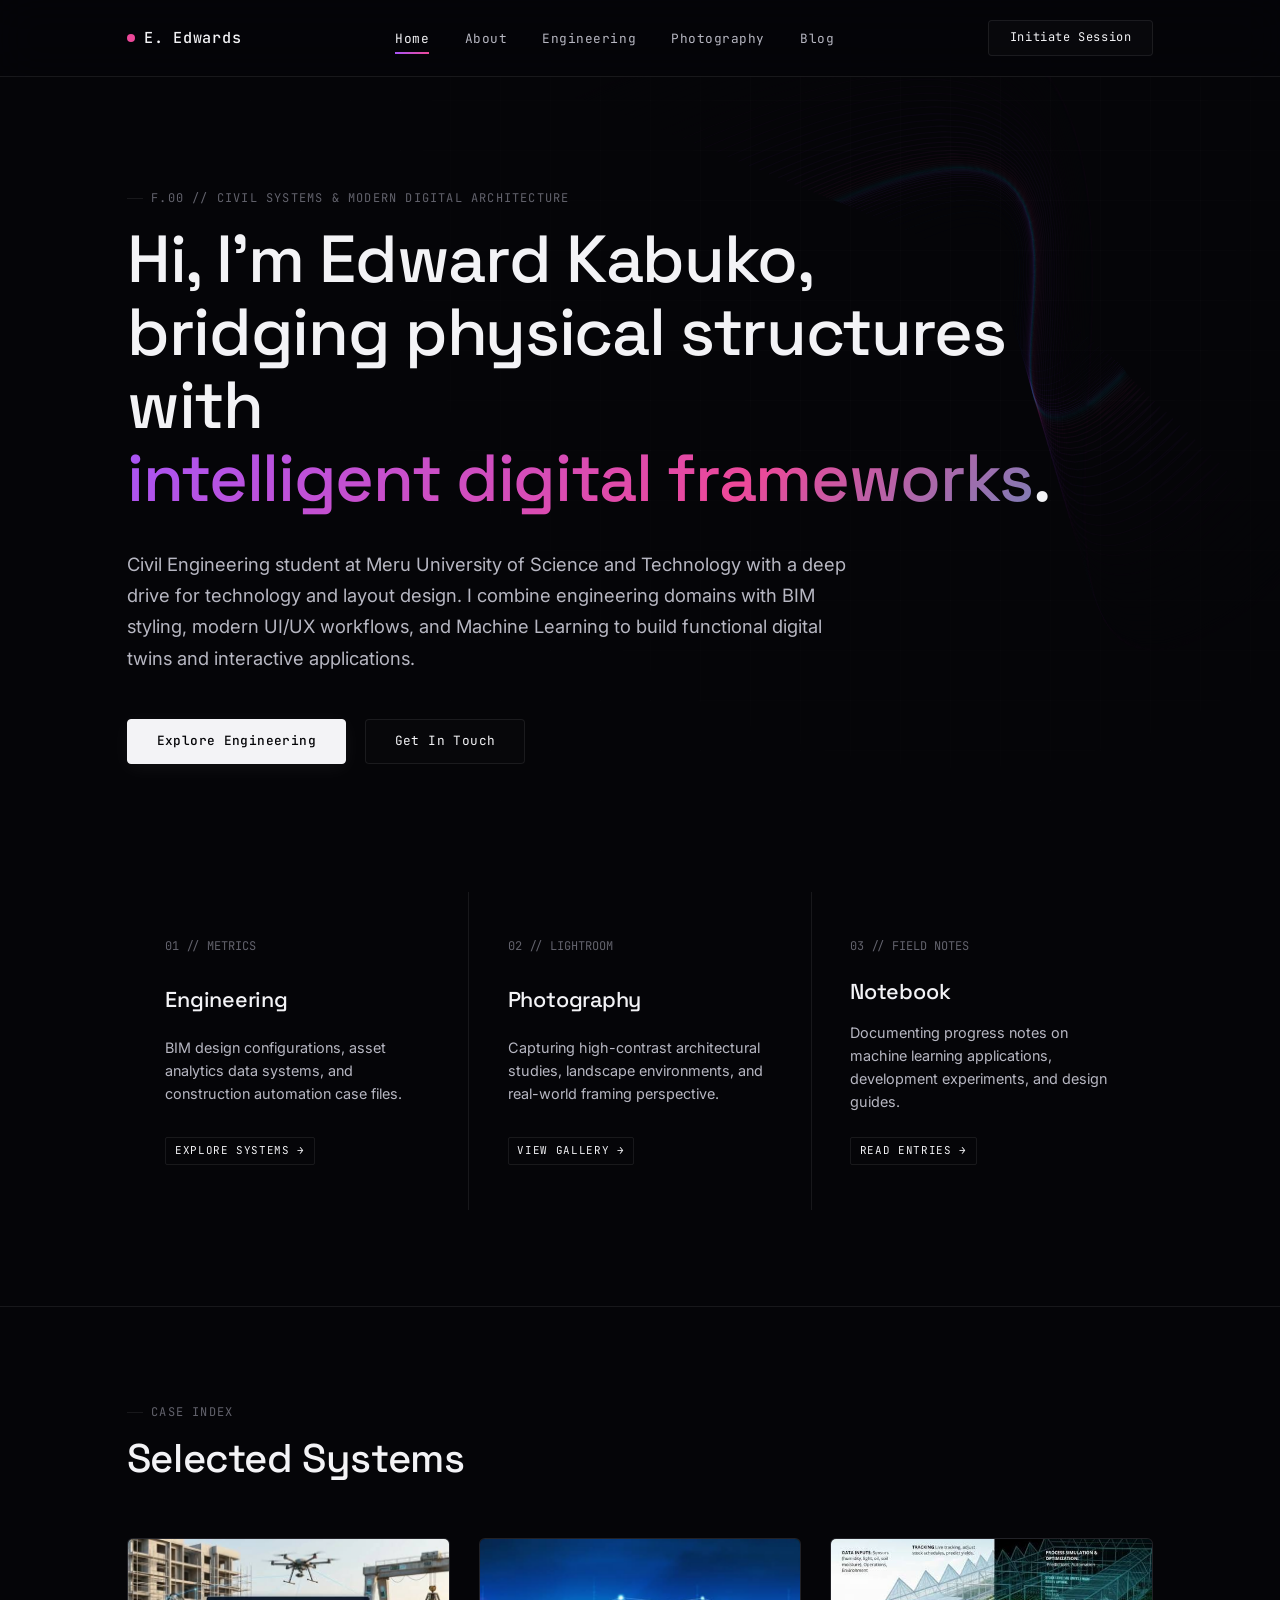
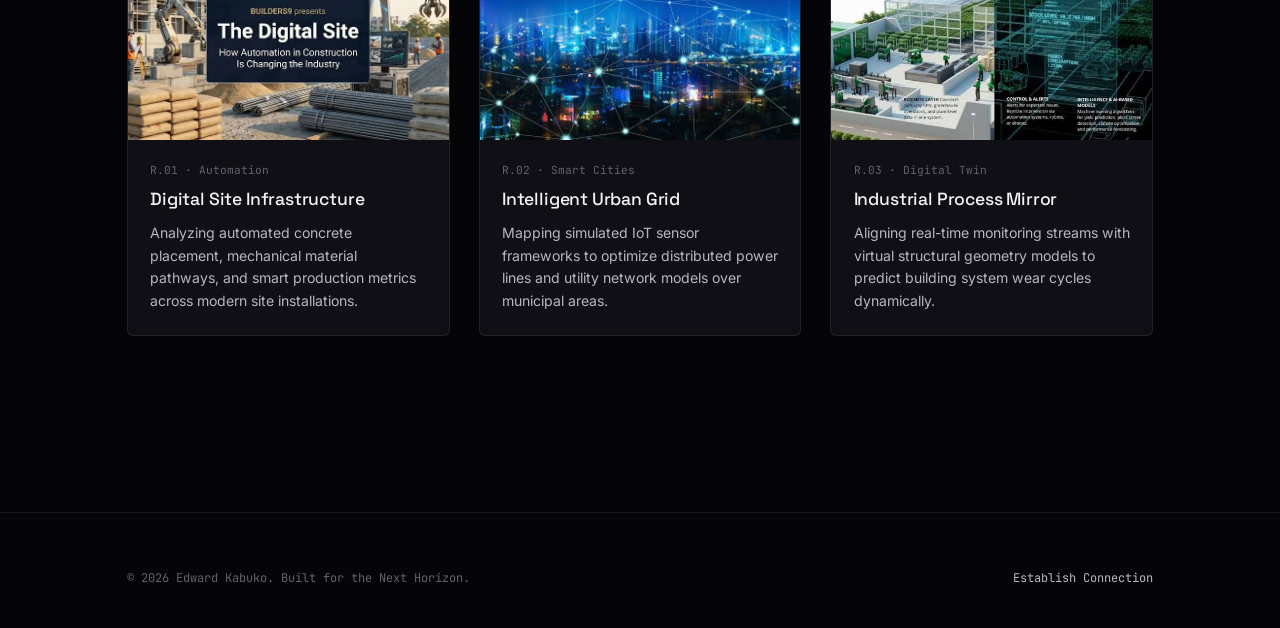
==== commit 60d016a2: "dd" ====
--- a/index.html
+++ b/index.html
@@ -72,16 +72,11 @@
   pointer-events: none;
 }
 
-/* Ultimate Hyper-Expressive Entrance Animations */
 @keyframes fancyEntrance {
   0% {
     opacity: 0;
     transform: translateY(50px) scale(0.93) rotateX(15deg);
     filter: blur(20px);
-  }
-  40% {
-    opacity: 0.6;
-    filter: blur(8px);
   }
   100% {
     opacity: 1;
@@ -129,7 +124,6 @@
 }
 .eyebrow::before{content:"";width:16px;height:1px;background:var(--line);display:inline-block;}
 
-/* Expressive Fluid Text Gradient */
 .grad-text {
   background: linear-gradient(135deg, var(--neon-violet) 0%, var(--neon-pink) 35%, var(--neon-cyan) 70%, var(--neon-violet) 100%);
   background-size: 200% auto;
@@ -252,6 +246,7 @@
 }
 .feat-thumb{
   aspect-ratio:16/10; background:var(--paper-3); position:relative; overflow:hidden;
+  cursor: pointer;
   background-image: repeating-linear-gradient(45deg, var(--line-soft) 0, var(--line-soft) 1px, transparent 1px, transparent 12px);
 }
 .feat-card .feat-body{padding:1.4rem;}
@@ -264,6 +259,50 @@
   border-color: rgba(6, 182, 212, 0.5);
   transform: translateY(-6px) scale(1.01);
   box-shadow: 0 22px 40px -10px rgba(6, 182, 212, 0.15);
+}
+
+/* ===================================================================
+   HYPER-EXPRESSIVE PHOTOGRAPHY LIGHTBOX OVERLAY
+=================================================================== */
+.fancy-lightbox {
+  position: fixed; inset: 0; z-index: 200;
+  background: rgba(5, 5, 8, 0.92);
+  backdrop-filter: blur(25px);
+  display: flex; flex-direction: column; align-items: center; justify-content: center;
+  opacity: 0; pointer-events: none;
+  transition: opacity 0.5s cubic-bezier(0.16, 1, 0.3, 1);
+  padding: 2rem;
+}
+.fancy-lightbox.active {
+  opacity: 1; pointer-events: auto;
+}
+.lightbox-content {
+  max-width: 85vw; max-height: 75vh;
+  transform: scale(0.9) translateY(30px);
+  transition: transform 0.6s cubic-bezier(0.16, 1, 0.3, 1);
+  border-radius: 8px;
+  box-shadow: 0 30px 70px rgba(168, 85, 247, 0.25);
+  border: 1px solid rgba(255, 255, 255, 0.15);
+  object-fit: contain;
+}
+.fancy-lightbox.active .lightbox-content {
+  transform: scale(1) translateY(0);
+}
+.lightbox-close {
+  position: absolute; top: 30px; right: 40px;
+  background: none; border: none; color: var(--ink-soft);
+  font-family: var(--font-mono); font-size: 0.85rem; letter-spacing: 0.1em;
+  text-transform: uppercase; padding: 0.5em 1em;
+  border: 1px solid var(--line); border-radius: 4px;
+  transition: all 0.3s ease;
+}
+.lightbox-close:hover {
+  color: var(--ink); border-color: var(--ink);
+  box-shadow: 0 0 15px rgba(236, 72, 153, 0.4);
+}
+.lightbox-caption {
+  margin-top: 1.5rem; font-family: var(--font-display);
+  font-size: 1.2rem; color: var(--ink); text-align: center;
 }
 
 /* ===================== FOOTER ===================== */
@@ -358,7 +397,7 @@
   </div>
 </section>
 
-<!-- Projects Showcase -->
+<!-- Projects Showcase (Photography Section Items trigger Lightbox) -->
 <section style="border-top: 1px solid var(--line);">
   <div class="container">
     <div class="section-head" style="margin-bottom: 3.5rem;">
@@ -368,8 +407,8 @@
 
     <div class="featured-strip">
       <div class="feat-card">
-        <div class="feat-thumb">
-          <img src="img/automation.jpg" alt="Digital Site Interface" style="width:100%; height:100%; object-fit:cover;">
+        <div class="feat-thumb js-lightbox-trigger">
+          <img src="img/automation.jpg" alt="Digital Site Infrastructure" style="width:100%; height:100%; object-fit:cover;">
         </div>
         <div class="feat-body">
           <span class="frame-tag">R.01 · Automation</span>
@@ -379,8 +418,8 @@
       </div>
 
       <div class="feat-card">
-        <div class="feat-thumb">
-          <img src="img/Digital.jpg" alt="Smart City Infrastructure Map" style="width:100%; height:100%; object-fit:cover;">
+        <div class="feat-thumb js-lightbox-trigger">
+          <img src="img/Digital.jpg" alt="Intelligent Urban Grid" style="width:100%; height:100%; object-fit:cover;">
         </div>
         <div class="feat-body">
           <span class="frame-tag">R.02 · Smart Cities</span>
@@ -390,8 +429,8 @@
       </div>
 
       <div class="feat-card">
-        <div class="feat-thumb">
-          <img src="img/Twin.jpg" alt="Digital Twin System Workspace" style="width:100%; height:100%; object-fit:cover;">
+        <div class="feat-thumb js-lightbox-trigger">
+          <img src="img/Twin.jpg" alt="Industrial Process Mirror" style="width:100%; height:100%; object-fit:cover;">
         </div>
         <div class="feat-body">
           <span class="frame-tag">R.03 · Digital Twin</span>
@@ -402,6 +441,13 @@
     </div>
   </div>
 </section>
+
+<!-- High-Fancy Expressive Lightbox Structural Nodes -->
+<div class="fancy-lightbox" id="fancyLightbox">
+  <button class="lightbox-close" id="lightboxClose">Close &times;</button>
+  <img src="" alt="" class="lightbox-content" id="lightboxTargetImg">
+  <div class="lightbox-caption" id="lightboxCaption">Caption Text</div>
+</div>
 
 <!-- Footer Interface -->
 <footer>
@@ -425,6 +471,39 @@
   }
 });
 
+// Photography Tab Specific Lightbox Engine Actions
+document.addEventListener('DOMContentLoaded', () => {
+  const lightbox = document.getElementById('fancyLightbox');
+  const targetImg = document.getElementById('lightboxTargetImg');
+  const caption = document.getElementById('lightboxCaption');
+  const closeBtn = document.getElementById('lightboxClose');
+  const triggers = document.querySelectorAll('.js-lightbox-trigger');
+
+  triggers.forEach(trigger => {
+    trigger.addEventListener('click', () => {
+      const img = trigger.querySelector('img');
+      if (img) {
+        targetImg.src = img.src;
+        targetImg.alt = img.alt;
+        caption.textContent = img.alt;
+        lightbox.classList.add('active');
+      }
+    });
+  });
+
+  const closeLightbox = () => {
+    lightbox.classList.remove('active');
+  };
+
+  closeBtn.addEventListener('click', closeLightbox);
+  lightbox.addEventListener('click', (e) => {
+    if (e.target === lightbox) closeLightbox();
+  });
+  document.addEventListener('keydown', (e) => {
+    if (e.key === 'Escape') closeLightbox();
+  });
+});
+
 // Premium Hyper-Expressive "tneosm" Symmetrical Multi-Orbit Spindle Machine
 document.addEventListener('DOMContentLoaded', () => {
   const canvas = document.getElementById('tneosmSpindleBackdrop');
@@ -441,7 +520,6 @@
   window.addEventListener('resize', setSize);
   setSize();
 
-  // Amplified cursor parallax tracking for hyper-expressive movement
   window.addEventListener('mousemove', (e) => {
     mouse.targetX = (e.clientX - canvas.width / 2) * 0.28;
     mouse.targetY = (e.clientY - canvas.height / 2) * 0.28;
@@ -450,18 +528,14 @@
   function drawTneosmSpindle() {
     ctx.clearRect(0, 0, canvas.width, canvas.height);
 
-    // Organic spring-like easing for mouse physics
     mouse.x += (mouse.targetX - mouse.x) * 0.06;
     mouse.y += (mouse.targetY - mouse.y) * 0.06;
 
-    // Accelerated evolution factor for a more expressive pulse rate
     time += 0.0045;
 
-    // Rigidly locked to the top right quadrant throughout window dimensions
     const centerX = canvas.width * 0.78 + mouse.x;
     const centerY = canvas.height * 0.30 + mouse.y;
 
-    // Enhanced fidelity: 64 distinct mathematical vector paths
     const ribCount = 64; 
     const pointsPerRib = 70;
     const maxRadius = Math.min(canvas.width, canvas.height) * 0.48;
@@ -469,7 +543,6 @@
     for (let i = 0; i < ribCount; i++) {
       const normRib = i / ribCount;
       
-      // Complex double-wave mathematical pinch matrix for extreme elegance
       const pinchWave = Math.sin(time * 2.0 + normRib * Math.PI * 3.0) * 35;
       const radius = maxRadius * (0.10 + normRib * 0.90) + pinchWave;
 
@@ -478,14 +551,11 @@
       for (let j = 0; j < pointsPerRib; j++) {
         const normPt = j / pointsPerRib;
         
-        // Multi-layered harmonic spindle geometry equations
         const angle = normPt * Math.PI * 2 + (time * (0.8 + (1 - normRib) * 1.1));
 
-        // High-expressive infinity visual warp model
         const xRaw = Math.cos(angle) * radius;
         const yRaw = Math.sin(angle * 2.5) * (radius * 0.42); 
 
-        // Live complex rotation matrix to generate beautiful spatial depth curves
         const tilt = 0.68 + Math.cos(time * 0.4 + normRib * 0.5) * 0.12;
         const xRotated = xRaw * Math.cos(tilt) - yRaw * Math.sin(tilt);
         const yRotated = xRaw * Math.sin(tilt) + yRaw * Math.cos(tilt);
@@ -502,7 +572,6 @@
 
       ctx.closePath();
 
-      // Premium Hyper-Vivid Dynamic Palette Cycle (Violet -> Pink -> Cyan -> Violet)
       const colorProgress = Math.sin(time * 1.5 + normRib * Math.PI * 2.5) * 0.5 + 0.5;
       
       let rColor, gColor, bColor;
@@ -523,615 +592,6 @@
         bColor = Math.floor(212 + (247 - 212) * ratio);
       }
 
-      // Layered alpha mapping creating glowing holographic fields
-      const dynamicAlpha = (0.015 + normRib * 0.14) * (0.35 + Math.sin(time * 2.5 + normRib * 5.0) * 0.45);
-
-      ctx.strokeStyle = `rgba(${rColor}, ${gColor}, ${bColor}, ${Math.max(0.005, Math.min(0.28, dynamicAlpha))})`;
-      ctx.lineWidth = 0.7 + (normRib * 1.1);
-      ctx.stroke();
-    }
-
-    requestAnimationFrame(drawTneosmSpindle);
-  }
-
-  drawTneosmSpindle();
-});
-</script>
-</body>
-</html><!DOCTYPE html>
-<html lang="en">
-<head>
-<meta charset="UTF-8">
-<meta name="viewport" content="width=device-width, initial-scale=1.0">
-<title>Edward Kabuko — Engineer & Designer</title>
-<link rel="preconnect" href="https://fonts.googleapis.com">
-<link href="https://fonts.googleapis.com/css2?family=Space+Grotesk:wght@400;500;600&family=Inter:wght@400;500;600&family=JetBrains+Mono:wght@400;500&display=swap" rel="stylesheet">
-<style>
-/* ===================================================================
-   DESIGN TOKENS & SYSTEM BASE
-=================================================================== */
-:root{
-  --ink:#F3F3F6;
-  --ink-soft:#B7B7C2;
-  --muted:#62626C;
-  --paper:#050508;
-  --paper-2:#0B0B11;
-  --paper-3:#12121A;
-  --white:#0F0F15;
-  --line:rgba(255,255,255,0.08);
-  --line-soft:rgba(255,255,255,0.03);
-  
-  /* tneosm Inspired Color Way - Cosmic Cyber Hybrid */
-  --neon-violet:#A855F7;
-  --neon-pink:#EC4899;
-  --neon-cyan:#06B6D4;
-  
-  --font-display:'Space Grotesk', sans-serif;
-  --font-body:'Inter', -apple-system, sans-serif;
-  --font-mono:'JetBrains Mono', monospace;
-
-  --max:1180px;
-}
-
-*{box-sizing:border-box;}
-html{scroll-behavior:smooth;}
-body{
-  margin:0;
-  background:var(--paper);
-  color:var(--ink);
-  font-family:var(--font-body);
-  font-size:16px;
-  line-height:1.6;
-  -webkit-font-smoothing:antialiased;
-  overflow-x: hidden;
-}
-a{color:inherit;text-decoration:none;}
-ul{list-style:none;margin:0;padding:0;}
-button{font-family:inherit;cursor:pointer;}
-
-.container{max-width:var(--max);margin:0 auto;padding:0 6vw;}
-
-/* Background Watermark Blueprint Grid */
-.grid-bg{
-  position:fixed;inset:0;z-index:-2;pointer-events:none;
-  background-image:
-    linear-gradient(var(--line-soft) 1px, transparent 1px),
-    linear-gradient(90deg, var(--line-soft) 1px, transparent 1px);
-  background-size:50px 50px;
-  opacity:0.4;
-  mask-image:radial-gradient(circle at 75% 25%, black 20%, transparent 80%);
-}
-
-/* ===================================================================
-   HIGH-FANCY MOTION LAYER (tneosm Symmetrical Cosmic Spindle)
-=================================================================== */
-.tneosm-canvas-backdrop {
-  position: fixed;
-  inset: 0;
-  z-index: -1;
-  pointer-events: none;
-}
-
-@keyframes fancyEntrance {
-  0% {
-    opacity: 0;
-    transform: translateY(50px) scale(0.93) rotateX(15deg);
-    filter: blur(20px);
-  }
-  100% {
-    opacity: 1;
-    transform: translateY(0) scale(1) rotateX(0deg);
-    filter: blur(0);
-  }
-}
-
-@keyframes pulseGlow {
-  0%, 100% { transform: scale(1); opacity: 0.8; }
-  50% { transform: scale(1.05); opacity: 1; filter: drop-shadow(0 0 15px var(--neon-pink)); }
-}
-
-.hero-node {
-  display: inline-block;
-  opacity: 0;
-  transform-origin: left center;
-  animation: fancyEntrance 1.8s cubic-bezier(0.19, 1, 0.22, 1) forwards;
-}
-.stagger-1 { animation-delay: 0.1s; }
-.stagger-2 { animation-delay: 0.25s; }
-.stagger-3 { animation-delay: 0.4s; }
-
-/* ===================== TYPOGRAPHY ===================== */
-h1,h2,h3,h4{
-  font-family:var(--font-display);
-  font-weight:500;
-  letter-spacing:-0.01em;
-  margin:0 0 0.5em;
-  color:var(--ink);
-}
-h1{font-size:clamp(2.5rem, 5.2vw, 4.4rem); line-height:1.1; letter-spacing:-0.02em;}
-h2{font-size:clamp(1.8rem, 3.5vw, 2.5rem); line-height:1.15;}
-h3{font-size:1.25rem;}
-p{margin:0 0 1.2em; color:var(--ink-soft);}
-
-.eyebrow{
-  font-family:var(--font-mono);
-  font-size:0.75rem;
-  letter-spacing:0.1em;
-  text-transform:uppercase;
-  color:var(--muted);
-  display:flex;align-items:center;gap:0.7em;
-  margin-bottom:1.2em;
-}
-.eyebrow::before{content:"";width:16px;height:1px;background:var(--line);display:inline-block;}
-
-.grad-text {
-  background: linear-gradient(135deg, var(--neon-violet) 0%, var(--neon-pink) 35%, var(--neon-cyan) 70%, var(--neon-violet) 100%);
-  background-size: 200% auto;
-  -webkit-background-clip: text; 
-  background-clip: text; 
-  color: transparent;
-  animation: fluidShimmer 6s linear infinite;
-}
-
-@keyframes fluidShimmer {
-  0% { background-position: 0% center; }
-  100% { background-position: 200% center; }
-}
-
-.lede{font-size:1.15rem; max-width:740px; line-height:1.7;}
-
-/* ===================== HEADER NAV ===================== */
-.site-nav{
-  position:sticky; top:0; z-index:100;
-  background:rgba(5,5,8,0.75);
-  backdrop-filter:blur(20px);
-  border-bottom:1px solid var(--line);
-}
-.site-nav .container{
-  display:flex; align-items:center; justify-content:space-between;
-  height:76px;
-}
-.brand{
-  font-family:var(--font-mono);
-  font-size:0.95rem; font-weight:500; letter-spacing:0.05em;
-  display:flex; align-items:center; gap:0.6em;
-}
-.brand .status-orb {
-  width:8px; height:8px; border-radius:50%;
-  background:var(--neon-pink);
-  animation: pulseGlow 2s infinite ease-in-out;
-}
-.nav-links{display:flex; gap:2.2rem;}
-.nav-links a{
-  font-family:var(--font-mono); font-size:0.8rem; letter-spacing:0.04em;
-  color:var(--ink-soft); position:relative; padding:0.4em 0;
-  transition: color 0.25s ease;
-}
-.nav-links a:hover, .nav-links a.active{color:var(--ink);}
-.nav-links a.active::after{
-  content:""; position:absolute; left:0; right:0; bottom:-2px; height:2px; 
-  background:linear-gradient(90deg, var(--neon-violet), var(--neon-pink));
-}
-.nav-cta{
-  font-family:var(--font-mono); font-size:0.75rem; letter-spacing:0.05em;
-  border:1px solid var(--line); padding:0.6em 1.3rem; border-radius:4px;
-  background: rgba(255,255,255,0.02); transition: all 0.2s ease;
-}
-.nav-cta:hover{ border-color:var(--ink); background:var(--ink); color:var(--paper); }
-.nav-toggle{display:none; background:none; border:none; color:var(--ink); font-size:1.4rem;}
-
-/* ===================== CONTROLS & INTERFACE ===================== */
-.btn{
-  display:inline-flex; align-items:center; gap:0.6em;
-  font-family:var(--font-mono); font-size:0.8rem; letter-spacing:0.03em;
-  padding:0.9em 1.8rem; border-radius:4px; transition:all .3s cubic-bezier(0.16, 1, 0.3, 1);
-}
-.btn-primary{
-  background: var(--ink); color: var(--paper); font-weight: 500; border:1px solid var(--ink);
-  box-shadow: 0 4px 20px rgba(255, 255, 255, 0.05);
-}
-.btn-primary:hover{ 
-  background: transparent; 
-  color: var(--ink); 
-  transform: translateY(-2px);
-  box-shadow: 0 6px 24px rgba(255, 255, 255, 0.12);
-}
-.btn-ghost{ border:1px solid var(--line); color:var(--ink); background: rgba(255,255,255,0.01); }
-.btn-ghost:hover{ 
-  border-color: var(--ink); 
-  background: rgba(255,255,255,0.04);
-  transform: translateY(-2px);
-}
-
-/* ===================== STRUCTURAL LAYOUTS ===================== */
-section{padding:6rem 0;}
-.hero{padding-top:7rem; padding-bottom:6rem;}
-.hero-actions{display:flex; gap:1.2rem; margin-top:2.8rem; flex-wrap:wrap;}
-
-/* Teaser Router Blocks */
-.teasers{display:grid; grid-template-columns:repeat(3,1fr); gap:1px; background:var(--line); margin-top:2rem;}
-.teaser{
-  background:var(--paper); padding:2.8rem 2.4rem; min-height:270px;
-  display:flex; flex-direction:column; justify-content:space-between;
-  transition: all 0.4s cubic-bezier(0.16, 1, 0.3, 1);
-  position: relative;
-  overflow: hidden;
-}
-.teaser::before {
-  content: ""; position: absolute; inset: 0; 
-  background: linear-gradient(135deg, rgba(168,85,247,0.05) 0%, rgba(236,72,153,0.05) 100%);
-  opacity: 0; transition: opacity 0.4s ease; z-index: 0;
-}
-.teaser:hover::before { opacity: 1; }
-.teaser:hover{ background:var(--paper-2); transform: translateY(-4px); z-index: 2; box-shadow: 0 20px 40px rgba(0,0,0,0.4); }
-.teaser * { z-index: 1; }
-.teaser .num{font-family:var(--font-mono); color:var(--muted); font-size:0.75rem;}
-.teaser h3{margin-top:1.2rem; font-size:1.35rem; transition: color 0.3s ease;}
-.teaser:hover h3 { color: var(--neon-cyan); }
-.teaser p{font-size:0.9rem; margin-bottom:0;}
-.teaser .tag{
-  font-family:var(--font-mono); font-size:0.68rem; letter-spacing:0.06em;
-  text-transform:uppercase; padding:0.4em 0.8em; border:1px solid var(--line);
-  display:inline-block; margin-top:1.5rem; width:fit-content; border-radius:2px;
-  transition: all 0.3s ease;
-}
-.teaser:hover .tag{ border-color: var(--ink); background: var(--ink); color: var(--paper); }
-
-/* Grid Project Showcases */
-.featured-strip{display:grid; grid-template-columns:repeat(3,1fr); gap:1.8rem;}
-.feat-card{
-  border:1px solid var(--line); background:var(--white); 
-  border-radius:6px; overflow:hidden;
-  transition: border-color 0.4s ease, transform 0.4s cubic-bezier(0.16, 1, 0.3, 1), box-shadow 0.4s ease;
-}
-.feat-thumb{
-  aspect-ratio:16/10; background:var(--paper-3); position:relative; overflow:hidden;
-  cursor: pointer;
-  background-image: repeating-linear-gradient(45deg, var(--line-soft) 0, var(--line-soft) 1px, transparent 1px, transparent 12px);
-}
-.feat-card .feat-body{padding:1.4rem;}
-.feat-card h4{font-size:1.1rem; margin:0.3em 0 0.5em;}
-.feat-card h4 a:hover{ color: var(--neon-pink); }
-.feat-card p{font-size:0.88rem; margin-bottom:0;}
-.feat-card .frame-tag{font-family:var(--font-mono); font-size:0.7rem; color:var(--muted); display:block;}
-
-.feat-card:hover{
-  border-color: rgba(6, 182, 212, 0.5);
-  transform: translateY(-6px) scale(1.01);
-  box-shadow: 0 22px 40px -10px rgba(6, 182, 212, 0.15);
-}
-
-/* ===================================================================
-   HYPER-EXPRESSIVE PHOTOGRAPHY LIGHTBOX OVERLAY
-=================================================================== */
-.fancy-lightbox {
-  position: fixed; inset: 0; z-index: 200;
-  background: rgba(5, 5, 8, 0.92);
-  backdrop-filter: blur(25px);
-  display: flex; flex-direction: column; align-items: center; justify-content: center;
-  opacity: 0; pointer-events: none;
-  transition: opacity 0.5s cubic-bezier(0.16, 1, 0.3, 1);
-  padding: 2rem;
-}
-.fancy-lightbox.active {
-  opacity: 1; pointer-events: auto;
-}
-.lightbox-content {
-  max-width: 85vw; max-height: 75vh;
-  transform: scale(0.9) translateY(30px);
-  transition: transform 0.6s cubic-bezier(0.16, 1, 0.3, 1);
-  border-radius: 8px;
-  box-shadow: 0 30px 70px rgba(168, 85, 247, 0.25);
-  border: 1px solid rgba(255, 255, 255, 0.15);
-  object-fit: contain;
-}
-.fancy-lightbox.active .lightbox-content {
-  transform: scale(1) translateY(0);
-}
-.lightbox-close {
-  position: absolute; top: 30px; right: 40px;
-  background: none; border: none; color: var(--ink-soft);
-  font-family: var(--font-mono); font-size: 0.85rem; letter-spacing: 0.1em;
-  text-transform: uppercase; padding: 0.5em 1em;
-  border: 1px solid var(--line); border-radius: 4px;
-  transition: all 0.3s ease;
-}
-.lightbox-close:hover {
-  color: var(--ink); border-color: var(--ink);
-  box-shadow: 0 0 15px rgba(236, 72, 153, 0.4);
-}
-.lightbox-caption {
-  margin-top: 1.5rem; font-family: var(--font-display);
-  font-size: 1.2rem; color: var(--ink); text-align: center;
-}
-
-/* ===================== FOOTER ===================== */
-footer{border-top:1px solid var(--line); padding:3.5rem 0 2.5rem; margin-top:5rem;}
-.foot-bottom{
-  display:flex; justify-content:space-between; align-items:center;
-  font-family:var(--font-mono); font-size:0.75rem; color:var(--muted);
-  flex-wrap:wrap; gap:1rem;
-}
-
-/* ===================== MOBILE ADAPTATION ===================== */
-@media (max-width:980px){
-  .teasers{grid-template-columns:1fr;}
-  .featured-strip{grid-template-columns:repeat(2,1fr);}
-}
-@media (max-width:640px){
-  .nav-links{
-    position:fixed; top:76px; left:0; right:0; background:var(--paper);
-    flex-direction:column; padding:2rem 6vw; border-bottom:1px solid var(--line);
-    display:none; gap:1.5rem;
-  }
-  .nav-links.open{display:flex;}
-  .nav-cta{display:none;}
-  .nav-toggle{display:block;}
-  .featured-strip{grid-template-columns:1fr;}
-}
-</style>
-</head>
-<body>
-
-<!-- High-Fancy tneosm Mathematical Symmetrical Spindle Canvas Backdrop -->
-<canvas class="tneosm-canvas-backdrop" id="tneosmSpindleBackdrop"></canvas>
-
-<div class="grid-bg"></div>
-
-<!-- Main Navigation Header -->
-<nav class="site-nav">
-  <div class="container">
-    <a href="index.html" class="brand"><span class="status-orb"></span>E. Edwards</a>
-    <ul class="nav-links">
-      <li><a href="index.html" class="active">Home</a></li>
-      <li><a href="about.html">About</a></li>
-      <li><a href="engineering.html">Engineering</a></li>
-      <li><a href="photography.html">Photography</a></li>
-      <li><a href="blog.html">Blog</a></li>
-    </ul>
-    <a href="contact.html" class="nav-cta">Initiate Session</a>
-    <button class="nav-toggle" aria-label="Toggle Navigation Menu">☰</button>
-  </div>
-</nav>
-
-<!-- Hero Concept Frame -->
-<header class="hero">
-  <div class="container">
-    <div class="eyebrow">F.00 // Civil Systems &amp; Modern Digital Architecture</div>
-    <h1>
-      <span class="hero-node stagger-1">Hi, I'm Edward Kabuko,</span> <br>
-      <span class="hero-node stagger-2">bridging physical structures with</span> <br>
-      <span class="hero-node stagger-3"><span class="grad-text">intelligent digital frameworks</span>.</span>
-    </h1>
-    <p class="lede">Civil Engineering student at Meru University of Science and Technology with a deep drive for technology and layout design. I combine engineering domains with BIM styling, modern UI/UX workflows, and Machine Learning to build functional digital twins and interactive applications.</p>
-    <div class="hero-actions">
-      <a href="engineering.html" class="btn btn-primary">Explore Engineering</a>
-      <a href="contact.html" class="btn btn-ghost">Get In Touch</a>
-    </div>
-  </div>
-</header>
-
-<!-- Split Routing Gateways -->
-<section style="padding-top: 0;">
-  <div class="container">
-    <div class="teasers">
-      <div class="teaser">
-        <span class="num">01 // METRICS</span>
-        <h3>Engineering</h3>
-        <p>BIM design configurations, asset analytics data systems, and construction automation case files.</p>
-        <a href="engineering.html" class="tag">Explore Systems &rarr;</a>
-      </div>
-      <div class="teaser">
-        <span class="num">02 // LIGHTROOM</span>
-        <h3>Photography</h3>
-        <p>Capturing high-contrast architectural studies, landscape environments, and real-world framing perspective.</p>
-        <a href="photography.html" class="tag">View Gallery &rarr;</a>
-      </div>
-      <div class="teaser">
-        <span class="num">03 // FIELD NOTES</span>
-        <h3>Notebook</h3>
-        <p>Documenting progress notes on machine learning applications, development experiments, and design guides.</p>
-        <a href="blog.html" class="tag">Read Entries &rarr;</a>
-      </div>
-    </div>
-  </div>
-</section>
-
-<!-- Projects Showcase (Photography Section Items trigger Lightbox) -->
-<section style="border-top: 1px solid var(--line);">
-  <div class="container">
-    <div class="section-head" style="margin-bottom: 3.5rem;">
-      <div class="eyebrow">Case Index</div>
-      <h2>Selected Systems</h2>
-    </div>
-
-    <div class="featured-strip">
-      <div class="feat-card">
-        <div class="feat-thumb js-lightbox-trigger">
-          <img src="img/automation.jpg" alt="Digital Site Infrastructure" style="width:100%; height:100%; object-fit:cover;">
-        </div>
-        <div class="feat-body">
-          <span class="frame-tag">R.01 · Automation</span>
-          <h4><a href="engineering-project.html">Digital Site Infrastructure</a></h4>
-          <p>Analyzing automated concrete placement, mechanical material pathways, and smart production metrics across modern site installations.</p>
-        </div>
-      </div>
-
-      <div class="feat-card">
-        <div class="feat-thumb js-lightbox-trigger">
-          <img src="img/Digital.jpg" alt="Intelligent Urban Grid" style="width:100%; height:100%; object-fit:cover;">
-        </div>
-        <div class="feat-body">
-          <span class="frame-tag">R.02 · Smart Cities</span>
-          <h4><a href="engineering-project.html">Intelligent Urban Grid</a></h4>
-          <p>Mapping simulated IoT sensor frameworks to optimize distributed power lines and utility network models over municipal areas.</p>
-        </div>
-      </div>
-
-      <div class="feat-card">
-        <div class="feat-thumb js-lightbox-trigger">
-          <img src="img/Twin.jpg" alt="Industrial Process Mirror" style="width:100%; height:100%; object-fit:cover;">
-        </div>
-        <div class="feat-body">
-          <span class="frame-tag">R.03 · Digital Twin</span>
-          <h4><a href="engineering-project.html">Industrial Process Mirror</a></h4>
-          <p>Aligning real-time monitoring streams with virtual structural geometry models to predict building system wear cycles dynamically.</p>
-        </div>
-      </div>
-    </div>
-  </div>
-</section>
-
-<!-- High-Fancy Expressive Lightbox Structural Nodes -->
-<div class="fancy-lightbox" id="fancyLightbox">
-  <button class="lightbox-close" id="lightboxClose">Close &times;</button>
-  <img src="" alt="" class="lightbox-content" id="lightboxTargetImg">
-  <div class="lightbox-caption" id="lightboxCaption">Caption Text</div>
-</div>
-
-<!-- Footer Interface -->
-<footer>
-  <div class="container">
-    <div class="foot-bottom">
-      <span>© 2026 Edward Kabuko. Built for the Next Horizon.</span>
-      <a href="contact.html" style="color: var(--ink-soft);">Establish Connection</a>
-    </div>
-  </div>
-</footer>
-
-<script>
-// Mobile Menu Trigger Logic
-document.addEventListener('DOMContentLoaded', () => {
-  const toggle = document.querySelector('.nav-toggle');
-  const links = document.querySelector('.nav-links');
-  if (toggle && links) {
-    toggle.addEventListener('click', () => {
-      links.classList.toggle('open');
-    });
-  }
-});
-
-// Photography Tab Specific Lightbox Engine Actions
-document.addEventListener('DOMContentLoaded', () => {
-  const lightbox = document.getElementById('fancyLightbox');
-  const targetImg = document.getElementById('lightboxTargetImg');
-  const caption = document.getElementById('lightboxCaption');
-  const closeBtn = document.getElementById('lightboxClose');
-  const triggers = document.querySelectorAll('.js-lightbox-trigger');
-
-  triggers.forEach(trigger => {
-    trigger.addEventListener('click', () => {
-      const img = trigger.querySelector('img');
-      if (img) {
-        targetImg.src = img.src;
-        targetImg.alt = img.alt;
-        caption.textContent = img.alt;
-        lightbox.classList.add('active');
-      }
-    });
-  });
-
-  const closeLightbox = () => {
-    lightbox.classList.remove('active');
-  };
-
-  closeBtn.addEventListener('click', closeLightbox);
-  lightbox.addEventListener('click', (e) => {
-    if (e.target === lightbox) closeLightbox();
-  });
-  document.addEventListener('keydown', (e) => {
-    if (e.key === 'Escape') closeLightbox();
-  });
-});
-
-// Premium Hyper-Expressive "tneosm" Symmetrical Multi-Orbit Spindle Machine
-document.addEventListener('DOMContentLoaded', () => {
-  const canvas = document.getElementById('tneosmSpindleBackdrop');
-  if (!canvas) return;
-  const ctx = canvas.getContext('2d');
-
-  let time = 0;
-  let mouse = { x: 0, y: 0, targetX: 0, targetY: 0 };
-
-  function setSize() {
-    canvas.width = window.innerWidth;
-    canvas.height = window.innerHeight;
-  }
-  window.addEventListener('resize', setSize);
-  setSize();
-
-  window.addEventListener('mousemove', (e) => {
-    mouse.targetX = (e.clientX - canvas.width / 2) * 0.28;
-    mouse.targetY = (e.clientY - canvas.height / 2) * 0.28;
-  });
-
-  function drawTneosmSpindle() {
-    ctx.clearRect(0, 0, canvas.width, canvas.height);
-
-    mouse.x += (mouse.targetX - mouse.x) * 0.06;
-    mouse.y += (mouse.targetY - mouse.y) * 0.06;
-
-    time += 0.0045;
-
-    const centerX = canvas.width * 0.78 + mouse.x;
-    const centerY = canvas.height * 0.30 + mouse.y;
-
-    const ribCount = 64; 
-    const pointsPerRib = 70;
-    const maxRadius = Math.min(canvas.width, canvas.height) * 0.48;
-
-    for (let i = 0; i < ribCount; i++) {
-      const normRib = i / ribCount;
-      
-      const pinchWave = Math.sin(time * 2.0 + normRib * Math.PI * 3.0) * 35;
-      const radius = maxRadius * (0.10 + normRib * 0.90) + pinchWave;
-
-      ctx.beginPath();
-
-      for (let j = 0; j < pointsPerRib; j++) {
-        const normPt = j / pointsPerRib;
-        
-        const angle = normPt * Math.PI * 2 + (time * (0.8 + (1 - normRib) * 1.1));
-
-        const xRaw = Math.cos(angle) * radius;
-        const yRaw = Math.sin(angle * 2.5) * (radius * 0.42); 
-
-        const tilt = 0.68 + Math.cos(time * 0.4 + normRib * 0.5) * 0.12;
-        const xRotated = xRaw * Math.cos(tilt) - yRaw * Math.sin(tilt);
-        const yRotated = xRaw * Math.sin(tilt) + yRaw * Math.cos(tilt);
-
-        const finalX = centerX + xRotated;
-        const finalY = centerY + yRotated;
-
-        if (j === 0) {
-          ctx.moveTo(finalX, finalY);
-        } else {
-          ctx.lineTo(finalX, finalY);
-        }
-      }
-
-      ctx.closePath();
-
-      const colorProgress = Math.sin(time * 1.5 + normRib * Math.PI * 2.5) * 0.5 + 0.5;
-      
-      let rColor, gColor, bColor;
-      if (colorProgress < 0.33) {
-        const ratio = colorProgress * 3;
-        rColor = Math.floor(168 + (236 - 168) * ratio);
-        gColor = Math.floor(85 + (72 - 85) * ratio);
-        bColor = Math.floor(247 + (153 - 247) * ratio);
-      } else if (colorProgress < 0.66) {
-        const ratio = (colorProgress - 0.33) * 3;
-        rColor = Math.floor(236 + (6 - 236) * ratio);
-        gColor = Math.floor(72 + (182 - 72) * ratio);
-        bColor = Math.floor(153 + (212 - 153) * ratio);
-      } else {
-        const ratio = (colorProgress - 0.66) * 3;
-        rColor = Math.floor(6 + (168 - 6) * ratio);
-        gColor = Math.floor(182 + (85 - 182) * ratio);
-        bColor = Math.floor(212 + (247 - 212) * ratio);
-      }
-
       const dynamicAlpha = (0.015 + normRib * 0.14) * (0.35 + Math.sin(time * 2.5 + normRib * 5.0) * 0.45);
 
       ctx.strokeStyle = `rgba(${rColor}, ${gColor}, ${bColor}, ${Math.max(0.005, Math.min(0.28, dynamicAlpha))})`;
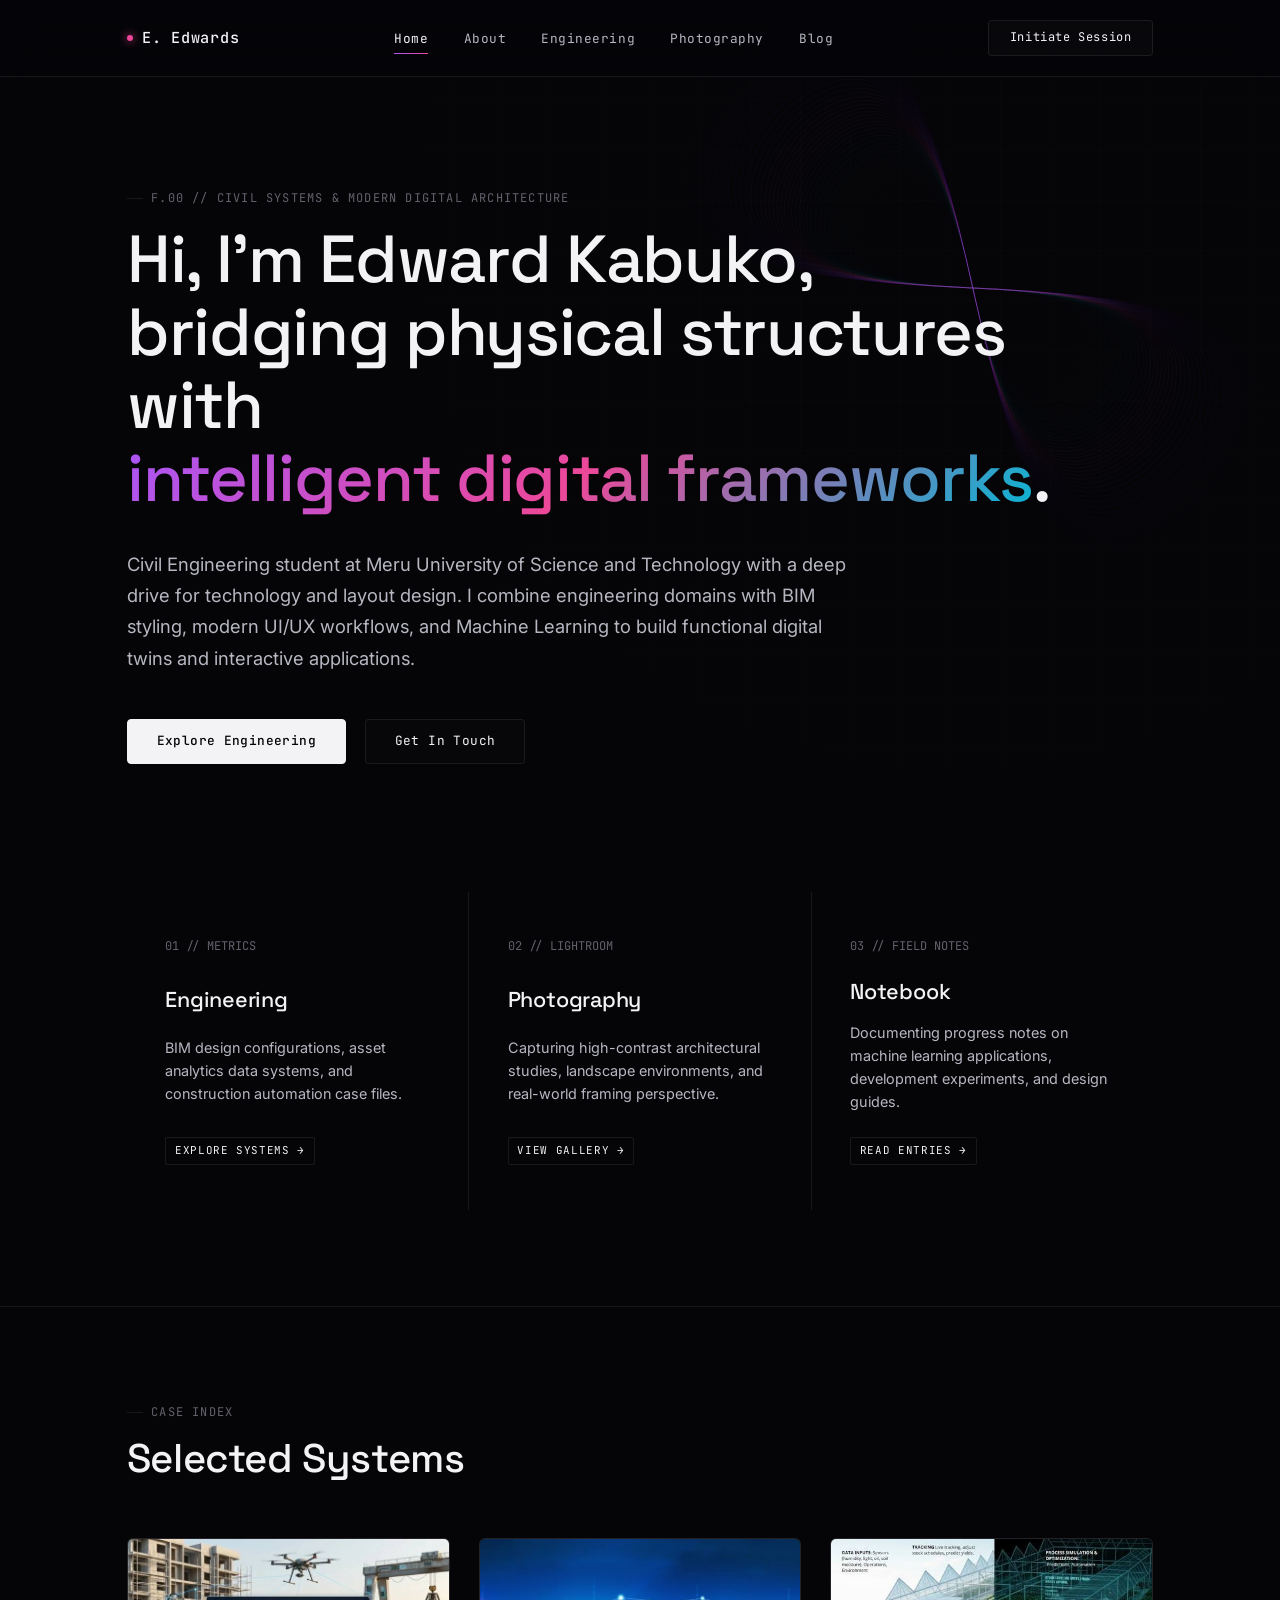
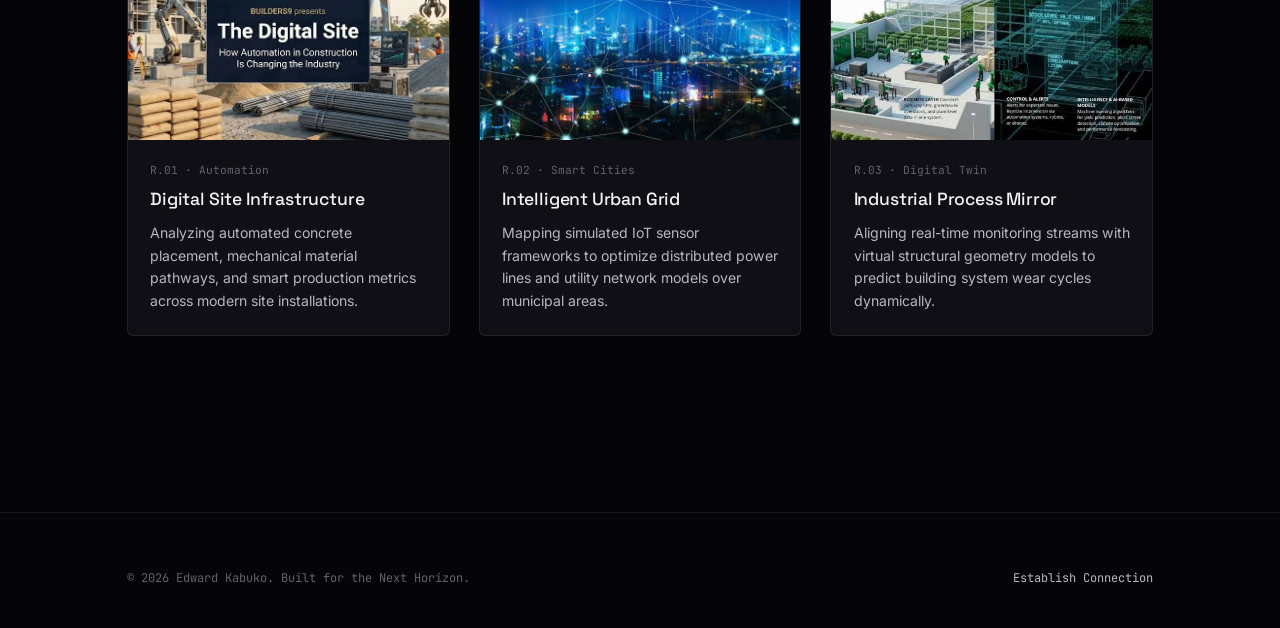
==== commit 2cebd22f: "gg" ====
--- a/index.html
+++ b/index.html
@@ -21,7 +21,7 @@
   --line:rgba(255,255,255,0.08);
   --line-soft:rgba(255,255,255,0.03);
   
-  /* tneosm Inspired Color Way - Cosmic Cyber Hybrid */
+  /* tneosm Inspired Color Way - Deep Electric Universe */
   --neon-violet:#A855F7;
   --neon-pink:#EC4899;
   --neon-cyan:#06B6D4;
@@ -75,30 +75,24 @@
 @keyframes fancyEntrance {
   0% {
     opacity: 0;
-    transform: translateY(50px) scale(0.93) rotateX(15deg);
-    filter: blur(20px);
+    transform: translateY(30px) scale(0.98);
+    filter: blur(10px);
   }
   100% {
     opacity: 1;
-    transform: translateY(0) scale(1) rotateX(0deg);
+    transform: translateY(0) scale(1);
     filter: blur(0);
   }
-}
-
-@keyframes pulseGlow {
-  0%, 100% { transform: scale(1); opacity: 0.8; }
-  50% { transform: scale(1.05); opacity: 1; filter: drop-shadow(0 0 15px var(--neon-pink)); }
 }
 
 .hero-node {
   display: inline-block;
   opacity: 0;
-  transform-origin: left center;
-  animation: fancyEntrance 1.8s cubic-bezier(0.19, 1, 0.22, 1) forwards;
-}
-.stagger-1 { animation-delay: 0.1s; }
-.stagger-2 { animation-delay: 0.25s; }
-.stagger-3 { animation-delay: 0.4s; }
+  animation: fancyEntrance 1.6s cubic-bezier(0.16, 1, 0.3, 1) forwards;
+}
+.stagger-1 { animation-delay: 0.15s; }
+.stagger-2 { animation-delay: 0.3s; }
+.stagger-3 { animation-delay: 0.45s; }
 
 /* ===================== TYPOGRAPHY ===================== */
 h1,h2,h3,h4{
@@ -125,17 +119,8 @@
 .eyebrow::before{content:"";width:16px;height:1px;background:var(--line);display:inline-block;}
 
 .grad-text {
-  background: linear-gradient(135deg, var(--neon-violet) 0%, var(--neon-pink) 35%, var(--neon-cyan) 70%, var(--neon-violet) 100%);
-  background-size: 200% auto;
-  -webkit-background-clip: text; 
-  background-clip: text; 
-  color: transparent;
-  animation: fluidShimmer 6s linear infinite;
-}
-
-@keyframes fluidShimmer {
-  0% { background-position: 0% center; }
-  100% { background-position: 200% center; }
+  background:linear-gradient(135deg, var(--neon-violet) 0%, var(--neon-pink) 50%, var(--neon-cyan) 100%);
+  -webkit-background-clip:text; background-clip:text; color:transparent;
 }
 
 .lede{font-size:1.15rem; max-width:740px; line-height:1.7;}
@@ -157,9 +142,9 @@
   display:flex; align-items:center; gap:0.6em;
 }
 .brand .status-orb {
-  width:8px; height:8px; border-radius:50%;
+  width:6px; height:6px; border-radius:50%;
   background:var(--neon-pink);
-  animation: pulseGlow 2s infinite ease-in-out;
+  box-shadow: 0 0 10px var(--neon-pink);
 }
 .nav-links{display:flex; gap:2.2rem;}
 .nav-links a{
@@ -169,7 +154,7 @@
 }
 .nav-links a:hover, .nav-links a.active{color:var(--ink);}
 .nav-links a.active::after{
-  content:""; position:absolute; left:0; right:0; bottom:-2px; height:2px; 
+  content:""; position:absolute; left:0; right:0; bottom:-2px; height:1px; 
   background:linear-gradient(90deg, var(--neon-violet), var(--neon-pink));
 }
 .nav-cta{
@@ -184,24 +169,14 @@
 .btn{
   display:inline-flex; align-items:center; gap:0.6em;
   font-family:var(--font-mono); font-size:0.8rem; letter-spacing:0.03em;
-  padding:0.9em 1.8rem; border-radius:4px; transition:all .3s cubic-bezier(0.16, 1, 0.3, 1);
+  padding:0.9em 1.8rem; border-radius:4px; transition:all .25s ease;
 }
 .btn-primary{
   background: var(--ink); color: var(--paper); font-weight: 500; border:1px solid var(--ink);
-  box-shadow: 0 4px 20px rgba(255, 255, 255, 0.05);
-}
-.btn-primary:hover{ 
-  background: transparent; 
-  color: var(--ink); 
-  transform: translateY(-2px);
-  box-shadow: 0 6px 24px rgba(255, 255, 255, 0.12);
-}
+}
+.btn-primary:hover{ background: transparent; color: var(--ink); }
 .btn-ghost{ border:1px solid var(--line); color:var(--ink); background: rgba(255,255,255,0.01); }
-.btn-ghost:hover{ 
-  border-color: var(--ink); 
-  background: rgba(255,255,255,0.04);
-  transform: translateY(-2px);
-}
+.btn-ghost:hover{ border-color: var(--ink); background: rgba(255,255,255,0.04); }
 
 /* ===================== STRUCTURAL LAYOUTS ===================== */
 section{padding:6rem 0;}
@@ -213,40 +188,29 @@
 .teaser{
   background:var(--paper); padding:2.8rem 2.4rem; min-height:270px;
   display:flex; flex-direction:column; justify-content:space-between;
-  transition: all 0.4s cubic-bezier(0.16, 1, 0.3, 1);
-  position: relative;
-  overflow: hidden;
-}
-.teaser::before {
-  content: ""; position: absolute; inset: 0; 
-  background: linear-gradient(135deg, rgba(168,85,247,0.05) 0%, rgba(236,72,153,0.05) 100%);
-  opacity: 0; transition: opacity 0.4s ease; z-index: 0;
-}
-.teaser:hover::before { opacity: 1; }
-.teaser:hover{ background:var(--paper-2); transform: translateY(-4px); z-index: 2; box-shadow: 0 20px 40px rgba(0,0,0,0.4); }
-.teaser * { z-index: 1; }
+  transition:background 0.3s cubic-bezier(0.16, 1, 0.3, 1);
+}
+.teaser:hover{background:var(--paper-2);}
 .teaser .num{font-family:var(--font-mono); color:var(--muted); font-size:0.75rem;}
-.teaser h3{margin-top:1.2rem; font-size:1.35rem; transition: color 0.3s ease;}
-.teaser:hover h3 { color: var(--neon-cyan); }
+.teaser h3{margin-top:1.2rem; font-size:1.35rem;}
 .teaser p{font-size:0.9rem; margin-bottom:0;}
 .teaser .tag{
   font-family:var(--font-mono); font-size:0.68rem; letter-spacing:0.06em;
   text-transform:uppercase; padding:0.4em 0.8em; border:1px solid var(--line);
   display:inline-block; margin-top:1.5rem; width:fit-content; border-radius:2px;
-  transition: all 0.3s ease;
-}
-.teaser:hover .tag{ border-color: var(--ink); background: var(--ink); color: var(--paper); }
+  transition: all 0.2s ease;
+}
+.teaser:hover .tag{ border-color: var(--ink-soft); }
 
 /* Grid Project Showcases */
 .featured-strip{display:grid; grid-template-columns:repeat(3,1fr); gap:1.8rem;}
 .feat-card{
   border:1px solid var(--line); background:var(--white); 
   border-radius:6px; overflow:hidden;
-  transition: border-color 0.4s ease, transform 0.4s cubic-bezier(0.16, 1, 0.3, 1), box-shadow 0.4s ease;
+  transition:border-color 0.3s ease, transform 0.3s ease;
 }
 .feat-thumb{
   aspect-ratio:16/10; background:var(--paper-3); position:relative; overflow:hidden;
-  cursor: pointer;
   background-image: repeating-linear-gradient(45deg, var(--line-soft) 0, var(--line-soft) 1px, transparent 1px, transparent 12px);
 }
 .feat-card .feat-body{padding:1.4rem;}
@@ -256,53 +220,8 @@
 .feat-card .frame-tag{font-family:var(--font-mono); font-size:0.7rem; color:var(--muted); display:block;}
 
 .feat-card:hover{
-  border-color: rgba(6, 182, 212, 0.5);
-  transform: translateY(-6px) scale(1.01);
-  box-shadow: 0 22px 40px -10px rgba(6, 182, 212, 0.15);
-}
-
-/* ===================================================================
-   HYPER-EXPRESSIVE PHOTOGRAPHY LIGHTBOX OVERLAY
-=================================================================== */
-.fancy-lightbox {
-  position: fixed; inset: 0; z-index: 200;
-  background: rgba(5, 5, 8, 0.92);
-  backdrop-filter: blur(25px);
-  display: flex; flex-direction: column; align-items: center; justify-content: center;
-  opacity: 0; pointer-events: none;
-  transition: opacity 0.5s cubic-bezier(0.16, 1, 0.3, 1);
-  padding: 2rem;
-}
-.fancy-lightbox.active {
-  opacity: 1; pointer-events: auto;
-}
-.lightbox-content {
-  max-width: 85vw; max-height: 75vh;
-  transform: scale(0.9) translateY(30px);
-  transition: transform 0.6s cubic-bezier(0.16, 1, 0.3, 1);
-  border-radius: 8px;
-  box-shadow: 0 30px 70px rgba(168, 85, 247, 0.25);
-  border: 1px solid rgba(255, 255, 255, 0.15);
-  object-fit: contain;
-}
-.fancy-lightbox.active .lightbox-content {
-  transform: scale(1) translateY(0);
-}
-.lightbox-close {
-  position: absolute; top: 30px; right: 40px;
-  background: none; border: none; color: var(--ink-soft);
-  font-family: var(--font-mono); font-size: 0.85rem; letter-spacing: 0.1em;
-  text-transform: uppercase; padding: 0.5em 1em;
-  border: 1px solid var(--line); border-radius: 4px;
-  transition: all 0.3s ease;
-}
-.lightbox-close:hover {
-  color: var(--ink); border-color: var(--ink);
-  box-shadow: 0 0 15px rgba(236, 72, 153, 0.4);
-}
-.lightbox-caption {
-  margin-top: 1.5rem; font-family: var(--font-display);
-  font-size: 1.2rem; color: var(--ink); text-align: center;
+  border-color: rgba(168, 85, 247, 0.4);
+  transform: translateY(-2px);
 }
 
 /* ===================== FOOTER ===================== */
@@ -397,7 +316,7 @@
   </div>
 </section>
 
-<!-- Projects Showcase (Photography Section Items trigger Lightbox) -->
+<!-- Projects Showcase -->
 <section style="border-top: 1px solid var(--line);">
   <div class="container">
     <div class="section-head" style="margin-bottom: 3.5rem;">
@@ -407,8 +326,8 @@
 
     <div class="featured-strip">
       <div class="feat-card">
-        <div class="feat-thumb js-lightbox-trigger">
-          <img src="img/automation.jpg" alt="Digital Site Infrastructure" style="width:100%; height:100%; object-fit:cover;">
+        <div class="feat-thumb">
+          <img src="img/automation.jpg" alt="Digital Site Interface" style="width:100%; height:100%; object-fit:cover;">
         </div>
         <div class="feat-body">
           <span class="frame-tag">R.01 · Automation</span>
@@ -418,8 +337,8 @@
       </div>
 
       <div class="feat-card">
-        <div class="feat-thumb js-lightbox-trigger">
-          <img src="img/Digital.jpg" alt="Intelligent Urban Grid" style="width:100%; height:100%; object-fit:cover;">
+        <div class="feat-thumb">
+          <img src="img/Digital.jpg" alt="Smart City Infrastructure Map" style="width:100%; height:100%; object-fit:cover;">
         </div>
         <div class="feat-body">
           <span class="frame-tag">R.02 · Smart Cities</span>
@@ -429,8 +348,8 @@
       </div>
 
       <div class="feat-card">
-        <div class="feat-thumb js-lightbox-trigger">
-          <img src="img/Twin.jpg" alt="Industrial Process Mirror" style="width:100%; height:100%; object-fit:cover;">
+        <div class="feat-thumb">
+          <img src="img/Twin.jpg" alt="Digital Twin System Workspace" style="width:100%; height:100%; object-fit:cover;">
         </div>
         <div class="feat-body">
           <span class="frame-tag">R.03 · Digital Twin</span>
@@ -441,13 +360,6 @@
     </div>
   </div>
 </section>
-
-<!-- High-Fancy Expressive Lightbox Structural Nodes -->
-<div class="fancy-lightbox" id="fancyLightbox">
-  <button class="lightbox-close" id="lightboxClose">Close &times;</button>
-  <img src="" alt="" class="lightbox-content" id="lightboxTargetImg">
-  <div class="lightbox-caption" id="lightboxCaption">Caption Text</div>
-</div>
 
 <!-- Footer Interface -->
 <footer>
@@ -471,40 +383,7 @@
   }
 });
 
-// Photography Tab Specific Lightbox Engine Actions
-document.addEventListener('DOMContentLoaded', () => {
-  const lightbox = document.getElementById('fancyLightbox');
-  const targetImg = document.getElementById('lightboxTargetImg');
-  const caption = document.getElementById('lightboxCaption');
-  const closeBtn = document.getElementById('lightboxClose');
-  const triggers = document.querySelectorAll('.js-lightbox-trigger');
-
-  triggers.forEach(trigger => {
-    trigger.addEventListener('click', () => {
-      const img = trigger.querySelector('img');
-      if (img) {
-        targetImg.src = img.src;
-        targetImg.alt = img.alt;
-        caption.textContent = img.alt;
-        lightbox.classList.add('active');
-      }
-    });
-  });
-
-  const closeLightbox = () => {
-    lightbox.classList.remove('active');
-  };
-
-  closeBtn.addEventListener('click', closeLightbox);
-  lightbox.addEventListener('click', (e) => {
-    if (e.target === lightbox) closeLightbox();
-  });
-  document.addEventListener('keydown', (e) => {
-    if (e.key === 'Escape') closeLightbox();
-  });
-});
-
-// Premium Hyper-Expressive "tneosm" Symmetrical Multi-Orbit Spindle Machine
+// Premium High-Fancy "tneosm" Symmetrical Orbit Spindle Machine Architecture
 document.addEventListener('DOMContentLoaded', () => {
   const canvas = document.getElementById('tneosmSpindleBackdrop');
   if (!canvas) return;
@@ -520,48 +399,59 @@
   window.addEventListener('resize', setSize);
   setSize();
 
+  // Subtle pointer feedback tracking
   window.addEventListener('mousemove', (e) => {
-    mouse.targetX = (e.clientX - canvas.width / 2) * 0.28;
-    mouse.targetY = (e.clientY - canvas.height / 2) * 0.28;
+    mouse.targetX = (e.clientX - canvas.width / 2) * 0.12;
+    mouse.targetY = (e.clientY - canvas.height / 2) * 0.12;
   });
 
   function drawTneosmSpindle() {
     ctx.clearRect(0, 0, canvas.width, canvas.height);
 
-    mouse.x += (mouse.targetX - mouse.x) * 0.06;
-    mouse.y += (mouse.targetY - mouse.y) * 0.06;
-
-    time += 0.0045;
-
-    const centerX = canvas.width * 0.78 + mouse.x;
-    const centerY = canvas.height * 0.30 + mouse.y;
-
-    const ribCount = 64; 
-    const pointsPerRib = 70;
-    const maxRadius = Math.min(canvas.width, canvas.height) * 0.48;
+    // Smooth physics ease for mouse tracking
+    mouse.x += (mouse.targetX - mouse.x) * 0.05;
+    mouse.y += (mouse.targetY - mouse.y) * 0.05;
+
+    time += 0.0025;
+
+    // Anchor the core directly at the top right quadrant throughout the entire window frame
+    const centerX = canvas.width * 0.76 + mouse.x;
+    const centerY = canvas.height * 0.32 + mouse.y;
+
+    // High fidelity layer counts to replicate dense luxury particle trails
+    const ribCount = 48; 
+    const pointsPerRib = 60;
+    const maxRadius = Math.min(canvas.width, canvas.height) * 0.42;
 
     for (let i = 0; i < ribCount; i++) {
       const normRib = i / ribCount;
       
-      const pinchWave = Math.sin(time * 2.0 + normRib * Math.PI * 3.0) * 35;
-      const radius = maxRadius * (0.10 + normRib * 0.90) + pinchWave;
+      // Dynamic center pinch frequency logic mimicking tneosm design aesthetic
+      const pinchWave = Math.sin(time * 1.5 + normRib * Math.PI * 2) * 20;
+      const radius = maxRadius * (0.15 + normRib * 0.85) + pinchWave;
 
       ctx.beginPath();
 
       for (let j = 0; j < pointsPerRib; j++) {
         const normPt = j / pointsPerRib;
         
-        const angle = normPt * Math.PI * 2 + (time * (0.8 + (1 - normRib) * 1.1));
-
+        // Symmetrical spindle coordinate generation equations
+        const angle = normPt * Math.PI * 2 + (time * (0.6 + (1 - normRib) * 0.8));
+
+        // Center-pinched hour-glass visual formula
         const xRaw = Math.cos(angle) * radius;
-        const yRaw = Math.sin(angle * 2.5) * (radius * 0.42); 
-
-        const tilt = 0.68 + Math.cos(time * 0.4 + normRib * 0.5) * 0.12;
+        const yRaw = Math.sin(angle * 2) * (radius * 0.38); // Symmetrical knot distortion
+
+        // Matrix rotation calculations to tilt the orbital path gracefully
+        const tilt = 0.65 + Math.cos(time * 0.3) * 0.05;
         const xRotated = xRaw * Math.cos(tilt) - yRaw * Math.sin(tilt);
         const yRotated = xRaw * Math.sin(tilt) + yRaw * Math.cos(tilt);
 
         const finalX = centerX + xRotated;
         const finalY = centerY + yRotated;
+
+        // Skip render steps for metrics entirely out of bounds
+        if (finalX < -50 || finalX > canvas.width + 50 || finalY < -50 || finalY > canvas.height + 50) continue;
 
         if (j === 0) {
           ctx.moveTo(finalX, finalY);
@@ -572,30 +462,29 @@
 
       ctx.closePath();
 
-      const colorProgress = Math.sin(time * 1.5 + normRib * Math.PI * 2.5) * 0.5 + 0.5;
+      // Premium Color-mix transitions (Neon Violet to Pink to Cyan palette)
+      const colorProgress = Math.sin(time + normRib * Math.PI * 2) * 0.5 + 0.5;
       
       let rColor, gColor, bColor;
-      if (colorProgress < 0.33) {
-        const ratio = colorProgress * 3;
+      if (colorProgress < 0.5) {
+        // Violet to Pink transition phase
+        const ratio = colorProgress * 2;
         rColor = Math.floor(168 + (236 - 168) * ratio);
         gColor = Math.floor(85 + (72 - 85) * ratio);
         bColor = Math.floor(247 + (153 - 247) * ratio);
-      } else if (colorProgress < 0.66) {
-        const ratio = (colorProgress - 0.33) * 3;
+      } else {
+        // Pink to Cyan transition phase
+        const ratio = (colorProgress - 0.5) * 2;
         rColor = Math.floor(236 + (6 - 236) * ratio);
         gColor = Math.floor(72 + (182 - 72) * ratio);
         bColor = Math.floor(153 + (212 - 153) * ratio);
-      } else {
-        const ratio = (colorProgress - 0.66) * 3;
-        rColor = Math.floor(6 + (168 - 6) * ratio);
-        gColor = Math.floor(182 + (85 - 182) * ratio);
-        bColor = Math.floor(212 + (247 - 212) * ratio);
       }
 
-      const dynamicAlpha = (0.015 + normRib * 0.14) * (0.35 + Math.sin(time * 2.5 + normRib * 5.0) * 0.45);
-
-      ctx.strokeStyle = `rgba(${rColor}, ${gColor}, ${bColor}, ${Math.max(0.005, Math.min(0.28, dynamicAlpha))})`;
-      ctx.lineWidth = 0.7 + (normRib * 1.1);
+      // High density opacity tuning for cinematic depth fading
+      const dynamicAlpha = (0.01 + normRib * 0.12) * (0.3 + Math.sin(time * 2 + normRib * 4) * 0.4);
+
+      ctx.strokeStyle = `rgba(${rColor}, ${gColor}, ${bColor}, ${Math.max(0, Math.min(1, dynamicAlpha))})`;
+      ctx.lineWidth = 0.8 + (normRib * 0.7);
       ctx.stroke();
     }
 
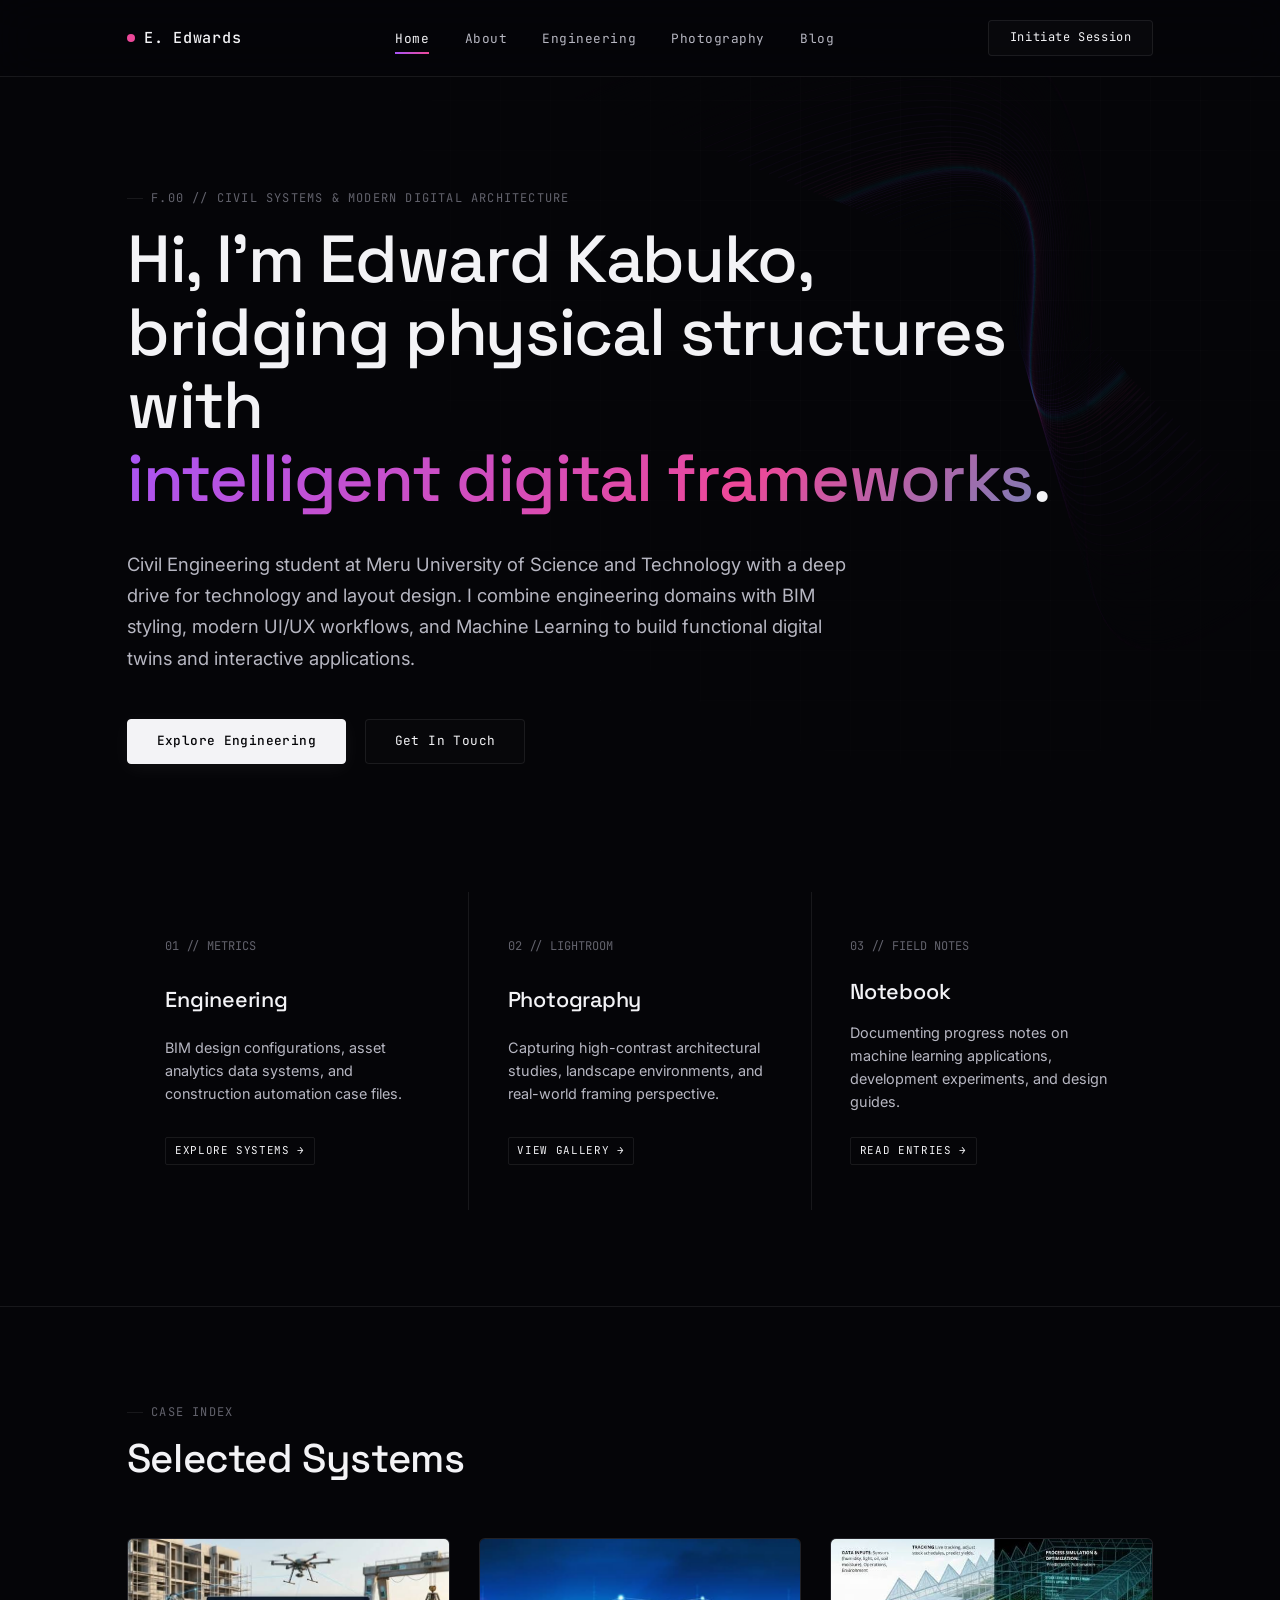
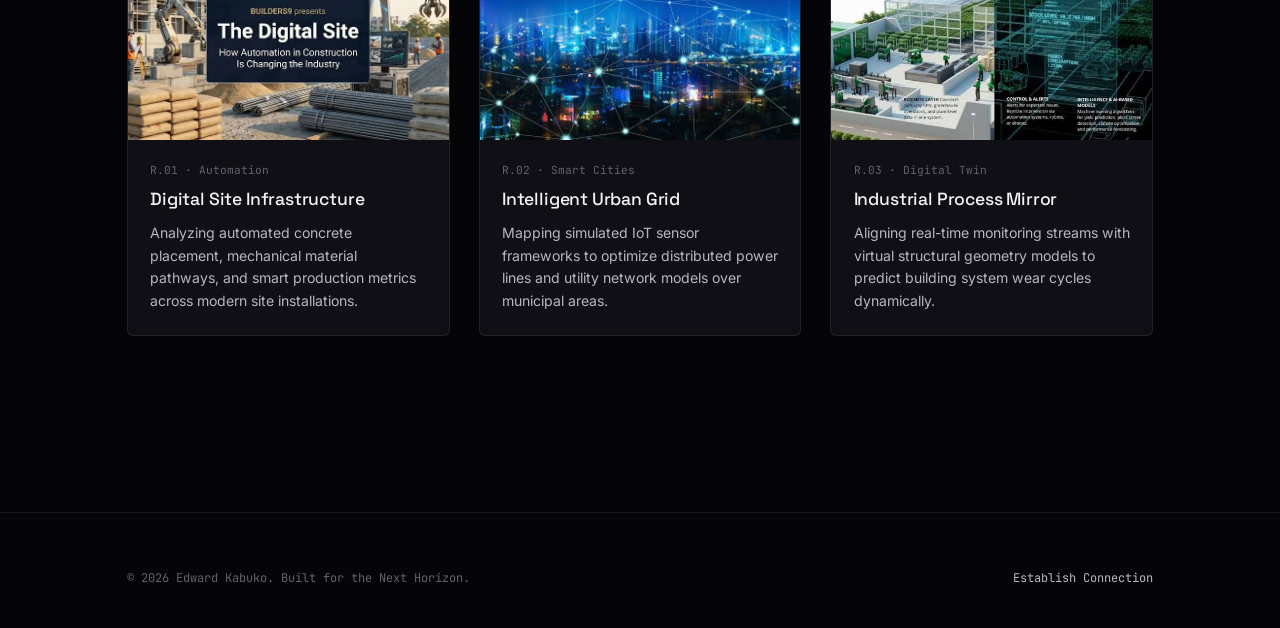
==== commit 8b5e31f6: "final" ====
--- a/index.html
+++ b/index.html
@@ -21,7 +21,7 @@
   --line:rgba(255,255,255,0.08);
   --line-soft:rgba(255,255,255,0.03);
   
-  /* tneosm Inspired Color Way - Deep Electric Universe */
+  /* tneosm Inspired Color Way - Cosmic Cyber Hybrid */
   --neon-violet:#A855F7;
   --neon-pink:#EC4899;
   --neon-cyan:#06B6D4;
@@ -72,27 +72,38 @@
   pointer-events: none;
 }
 
+/* Ultimate Hyper-Expressive Entrance Animations */
 @keyframes fancyEntrance {
   0% {
     opacity: 0;
-    transform: translateY(30px) scale(0.98);
-    filter: blur(10px);
+    transform: translateY(50px) scale(0.93) rotateX(15deg);
+    filter: blur(20px);
+  }
+  40% {
+    opacity: 0.6;
+    filter: blur(8px);
   }
   100% {
     opacity: 1;
-    transform: translateY(0) scale(1);
+    transform: translateY(0) scale(1) rotateX(0deg);
     filter: blur(0);
   }
+}
+
+@keyframes pulseGlow {
+  0%, 100% { transform: scale(1); opacity: 0.8; }
+  50% { transform: scale(1.05); opacity: 1; filter: drop-shadow(0 0 15px var(--neon-pink)); }
 }
 
 .hero-node {
   display: inline-block;
   opacity: 0;
-  animation: fancyEntrance 1.6s cubic-bezier(0.16, 1, 0.3, 1) forwards;
-}
-.stagger-1 { animation-delay: 0.15s; }
-.stagger-2 { animation-delay: 0.3s; }
-.stagger-3 { animation-delay: 0.45s; }
+  transform-origin: left center;
+  animation: fancyEntrance 1.8s cubic-bezier(0.19, 1, 0.22, 1) forwards;
+}
+.stagger-1 { animation-delay: 0.1s; }
+.stagger-2 { animation-delay: 0.25s; }
+.stagger-3 { animation-delay: 0.4s; }
 
 /* ===================== TYPOGRAPHY ===================== */
 h1,h2,h3,h4{
@@ -118,9 +129,19 @@
 }
 .eyebrow::before{content:"";width:16px;height:1px;background:var(--line);display:inline-block;}
 
+/* Expressive Fluid Text Gradient */
 .grad-text {
-  background:linear-gradient(135deg, var(--neon-violet) 0%, var(--neon-pink) 50%, var(--neon-cyan) 100%);
-  -webkit-background-clip:text; background-clip:text; color:transparent;
+  background: linear-gradient(135deg, var(--neon-violet) 0%, var(--neon-pink) 35%, var(--neon-cyan) 70%, var(--neon-violet) 100%);
+  background-size: 200% auto;
+  -webkit-background-clip: text; 
+  background-clip: text; 
+  color: transparent;
+  animation: fluidShimmer 6s linear infinite;
+}
+
+@keyframes fluidShimmer {
+  0% { background-position: 0% center; }
+  100% { background-position: 200% center; }
 }
 
 .lede{font-size:1.15rem; max-width:740px; line-height:1.7;}
@@ -142,9 +163,9 @@
   display:flex; align-items:center; gap:0.6em;
 }
 .brand .status-orb {
-  width:6px; height:6px; border-radius:50%;
+  width:8px; height:8px; border-radius:50%;
   background:var(--neon-pink);
-  box-shadow: 0 0 10px var(--neon-pink);
+  animation: pulseGlow 2s infinite ease-in-out;
 }
 .nav-links{display:flex; gap:2.2rem;}
 .nav-links a{
@@ -154,7 +175,7 @@
 }
 .nav-links a:hover, .nav-links a.active{color:var(--ink);}
 .nav-links a.active::after{
-  content:""; position:absolute; left:0; right:0; bottom:-2px; height:1px; 
+  content:""; position:absolute; left:0; right:0; bottom:-2px; height:2px; 
   background:linear-gradient(90deg, var(--neon-violet), var(--neon-pink));
 }
 .nav-cta{
@@ -169,14 +190,24 @@
 .btn{
   display:inline-flex; align-items:center; gap:0.6em;
   font-family:var(--font-mono); font-size:0.8rem; letter-spacing:0.03em;
-  padding:0.9em 1.8rem; border-radius:4px; transition:all .25s ease;
+  padding:0.9em 1.8rem; border-radius:4px; transition:all .3s cubic-bezier(0.16, 1, 0.3, 1);
 }
 .btn-primary{
   background: var(--ink); color: var(--paper); font-weight: 500; border:1px solid var(--ink);
-}
-.btn-primary:hover{ background: transparent; color: var(--ink); }
+  box-shadow: 0 4px 20px rgba(255, 255, 255, 0.05);
+}
+.btn-primary:hover{ 
+  background: transparent; 
+  color: var(--ink); 
+  transform: translateY(-2px);
+  box-shadow: 0 6px 24px rgba(255, 255, 255, 0.12);
+}
 .btn-ghost{ border:1px solid var(--line); color:var(--ink); background: rgba(255,255,255,0.01); }
-.btn-ghost:hover{ border-color: var(--ink); background: rgba(255,255,255,0.04); }
+.btn-ghost:hover{ 
+  border-color: var(--ink); 
+  background: rgba(255,255,255,0.04);
+  transform: translateY(-2px);
+}
 
 /* ===================== STRUCTURAL LAYOUTS ===================== */
 section{padding:6rem 0;}
@@ -188,26 +219,36 @@
 .teaser{
   background:var(--paper); padding:2.8rem 2.4rem; min-height:270px;
   display:flex; flex-direction:column; justify-content:space-between;
-  transition:background 0.3s cubic-bezier(0.16, 1, 0.3, 1);
-}
-.teaser:hover{background:var(--paper-2);}
+  transition: all 0.4s cubic-bezier(0.16, 1, 0.3, 1);
+  position: relative;
+  overflow: hidden;
+}
+.teaser::before {
+  content: ""; position: absolute; inset: 0; 
+  background: linear-gradient(135deg, rgba(168,85,247,0.05) 0%, rgba(236,72,153,0.05) 100%);
+  opacity: 0; transition: opacity 0.4s ease; z-index: 0;
+}
+.teaser:hover::before { opacity: 1; }
+.teaser:hover{ background:var(--paper-2); transform: translateY(-4px); z-index: 2; box-shadow: 0 20px 40px rgba(0,0,0,0.4); }
+.teaser * { z-index: 1; }
 .teaser .num{font-family:var(--font-mono); color:var(--muted); font-size:0.75rem;}
-.teaser h3{margin-top:1.2rem; font-size:1.35rem;}
+.teaser h3{margin-top:1.2rem; font-size:1.35rem; transition: color 0.3s ease;}
+.teaser:hover h3 { color: var(--neon-cyan); }
 .teaser p{font-size:0.9rem; margin-bottom:0;}
 .teaser .tag{
   font-family:var(--font-mono); font-size:0.68rem; letter-spacing:0.06em;
   text-transform:uppercase; padding:0.4em 0.8em; border:1px solid var(--line);
   display:inline-block; margin-top:1.5rem; width:fit-content; border-radius:2px;
-  transition: all 0.2s ease;
-}
-.teaser:hover .tag{ border-color: var(--ink-soft); }
+  transition: all 0.3s ease;
+}
+.teaser:hover .tag{ border-color: var(--ink); background: var(--ink); color: var(--paper); }
 
 /* Grid Project Showcases */
 .featured-strip{display:grid; grid-template-columns:repeat(3,1fr); gap:1.8rem;}
 .feat-card{
   border:1px solid var(--line); background:var(--white); 
   border-radius:6px; overflow:hidden;
-  transition:border-color 0.3s ease, transform 0.3s ease;
+  transition: border-color 0.4s ease, transform 0.4s cubic-bezier(0.16, 1, 0.3, 1), box-shadow 0.4s ease;
 }
 .feat-thumb{
   aspect-ratio:16/10; background:var(--paper-3); position:relative; overflow:hidden;
@@ -220,8 +261,9 @@
 .feat-card .frame-tag{font-family:var(--font-mono); font-size:0.7rem; color:var(--muted); display:block;}
 
 .feat-card:hover{
-  border-color: rgba(168, 85, 247, 0.4);
-  transform: translateY(-2px);
+  border-color: rgba(6, 182, 212, 0.5);
+  transform: translateY(-6px) scale(1.01);
+  box-shadow: 0 22px 40px -10px rgba(6, 182, 212, 0.15);
 }
 
 /* ===================== FOOTER ===================== */
@@ -383,7 +425,7 @@
   }
 });
 
-// Premium High-Fancy "tneosm" Symmetrical Orbit Spindle Machine Architecture
+// Premium Hyper-Expressive "tneosm" Symmetrical Multi-Orbit Spindle Machine
 document.addEventListener('DOMContentLoaded', () => {
   const canvas = document.getElementById('tneosmSpindleBackdrop');
   if (!canvas) return;
@@ -399,59 +441,57 @@
   window.addEventListener('resize', setSize);
   setSize();
 
-  // Subtle pointer feedback tracking
+  // Amplified cursor parallax tracking for hyper-expressive movement
   window.addEventListener('mousemove', (e) => {
-    mouse.targetX = (e.clientX - canvas.width / 2) * 0.12;
-    mouse.targetY = (e.clientY - canvas.height / 2) * 0.12;
+    mouse.targetX = (e.clientX - canvas.width / 2) * 0.28;
+    mouse.targetY = (e.clientY - canvas.height / 2) * 0.28;
   });
 
   function drawTneosmSpindle() {
     ctx.clearRect(0, 0, canvas.width, canvas.height);
 
-    // Smooth physics ease for mouse tracking
-    mouse.x += (mouse.targetX - mouse.x) * 0.05;
-    mouse.y += (mouse.targetY - mouse.y) * 0.05;
-
-    time += 0.0025;
-
-    // Anchor the core directly at the top right quadrant throughout the entire window frame
-    const centerX = canvas.width * 0.76 + mouse.x;
-    const centerY = canvas.height * 0.32 + mouse.y;
-
-    // High fidelity layer counts to replicate dense luxury particle trails
-    const ribCount = 48; 
-    const pointsPerRib = 60;
-    const maxRadius = Math.min(canvas.width, canvas.height) * 0.42;
+    // Organic spring-like easing for mouse physics
+    mouse.x += (mouse.targetX - mouse.x) * 0.06;
+    mouse.y += (mouse.targetY - mouse.y) * 0.06;
+
+    // Accelerated evolution factor for a more expressive pulse rate
+    time += 0.0045;
+
+    // Rigidly locked to the top right quadrant throughout window dimensions
+    const centerX = canvas.width * 0.78 + mouse.x;
+    const centerY = canvas.height * 0.30 + mouse.y;
+
+    // Enhanced fidelity: 64 distinct mathematical vector paths
+    const ribCount = 64; 
+    const pointsPerRib = 70;
+    const maxRadius = Math.min(canvas.width, canvas.height) * 0.48;
 
     for (let i = 0; i < ribCount; i++) {
       const normRib = i / ribCount;
       
-      // Dynamic center pinch frequency logic mimicking tneosm design aesthetic
-      const pinchWave = Math.sin(time * 1.5 + normRib * Math.PI * 2) * 20;
-      const radius = maxRadius * (0.15 + normRib * 0.85) + pinchWave;
+      // Complex double-wave mathematical pinch matrix for extreme elegance
+      const pinchWave = Math.sin(time * 2.0 + normRib * Math.PI * 3.0) * 35;
+      const radius = maxRadius * (0.10 + normRib * 0.90) + pinchWave;
 
       ctx.beginPath();
 
       for (let j = 0; j < pointsPerRib; j++) {
         const normPt = j / pointsPerRib;
         
-        // Symmetrical spindle coordinate generation equations
-        const angle = normPt * Math.PI * 2 + (time * (0.6 + (1 - normRib) * 0.8));
-
-        // Center-pinched hour-glass visual formula
+        // Multi-layered harmonic spindle geometry equations
+        const angle = normPt * Math.PI * 2 + (time * (0.8 + (1 - normRib) * 1.1));
+
+        // High-expressive infinity visual warp model
         const xRaw = Math.cos(angle) * radius;
-        const yRaw = Math.sin(angle * 2) * (radius * 0.38); // Symmetrical knot distortion
-
-        // Matrix rotation calculations to tilt the orbital path gracefully
-        const tilt = 0.65 + Math.cos(time * 0.3) * 0.05;
+        const yRaw = Math.sin(angle * 2.5) * (radius * 0.42); 
+
+        // Live complex rotation matrix to generate beautiful spatial depth curves
+        const tilt = 0.68 + Math.cos(time * 0.4 + normRib * 0.5) * 0.12;
         const xRotated = xRaw * Math.cos(tilt) - yRaw * Math.sin(tilt);
         const yRotated = xRaw * Math.sin(tilt) + yRaw * Math.cos(tilt);
 
         const finalX = centerX + xRotated;
         const finalY = centerY + yRotated;
-
-        // Skip render steps for metrics entirely out of bounds
-        if (finalX < -50 || finalX > canvas.width + 50 || finalY < -50 || finalY > canvas.height + 50) continue;
 
         if (j === 0) {
           ctx.moveTo(finalX, finalY);
@@ -462,29 +502,32 @@
 
       ctx.closePath();
 
-      // Premium Color-mix transitions (Neon Violet to Pink to Cyan palette)
-      const colorProgress = Math.sin(time + normRib * Math.PI * 2) * 0.5 + 0.5;
+      // Premium Hyper-Vivid Dynamic Palette Cycle (Violet -> Pink -> Cyan -> Violet)
+      const colorProgress = Math.sin(time * 1.5 + normRib * Math.PI * 2.5) * 0.5 + 0.5;
       
       let rColor, gColor, bColor;
-      if (colorProgress < 0.5) {
-        // Violet to Pink transition phase
-        const ratio = colorProgress * 2;
+      if (colorProgress < 0.33) {
+        const ratio = colorProgress * 3;
         rColor = Math.floor(168 + (236 - 168) * ratio);
         gColor = Math.floor(85 + (72 - 85) * ratio);
         bColor = Math.floor(247 + (153 - 247) * ratio);
-      } else {
-        // Pink to Cyan transition phase
-        const ratio = (colorProgress - 0.5) * 2;
+      } else if (colorProgress < 0.66) {
+        const ratio = (colorProgress - 0.33) * 3;
         rColor = Math.floor(236 + (6 - 236) * ratio);
         gColor = Math.floor(72 + (182 - 72) * ratio);
         bColor = Math.floor(153 + (212 - 153) * ratio);
+      } else {
+        const ratio = (colorProgress - 0.66) * 3;
+        rColor = Math.floor(6 + (168 - 6) * ratio);
+        gColor = Math.floor(182 + (85 - 182) * ratio);
+        bColor = Math.floor(212 + (247 - 212) * ratio);
       }
 
-      // High density opacity tuning for cinematic depth fading
-      const dynamicAlpha = (0.01 + normRib * 0.12) * (0.3 + Math.sin(time * 2 + normRib * 4) * 0.4);
-
-      ctx.strokeStyle = `rgba(${rColor}, ${gColor}, ${bColor}, ${Math.max(0, Math.min(1, dynamicAlpha))})`;
-      ctx.lineWidth = 0.8 + (normRib * 0.7);
+      // Layered alpha mapping creating glowing holographic fields
+      const dynamicAlpha = (0.015 + normRib * 0.14) * (0.35 + Math.sin(time * 2.5 + normRib * 5.0) * 0.45);
+
+      ctx.strokeStyle = `rgba(${rColor}, ${gColor}, ${bColor}, ${Math.max(0.005, Math.min(0.28, dynamicAlpha))})`;
+      ctx.lineWidth = 0.7 + (normRib * 1.1);
       ctx.stroke();
     }
 
